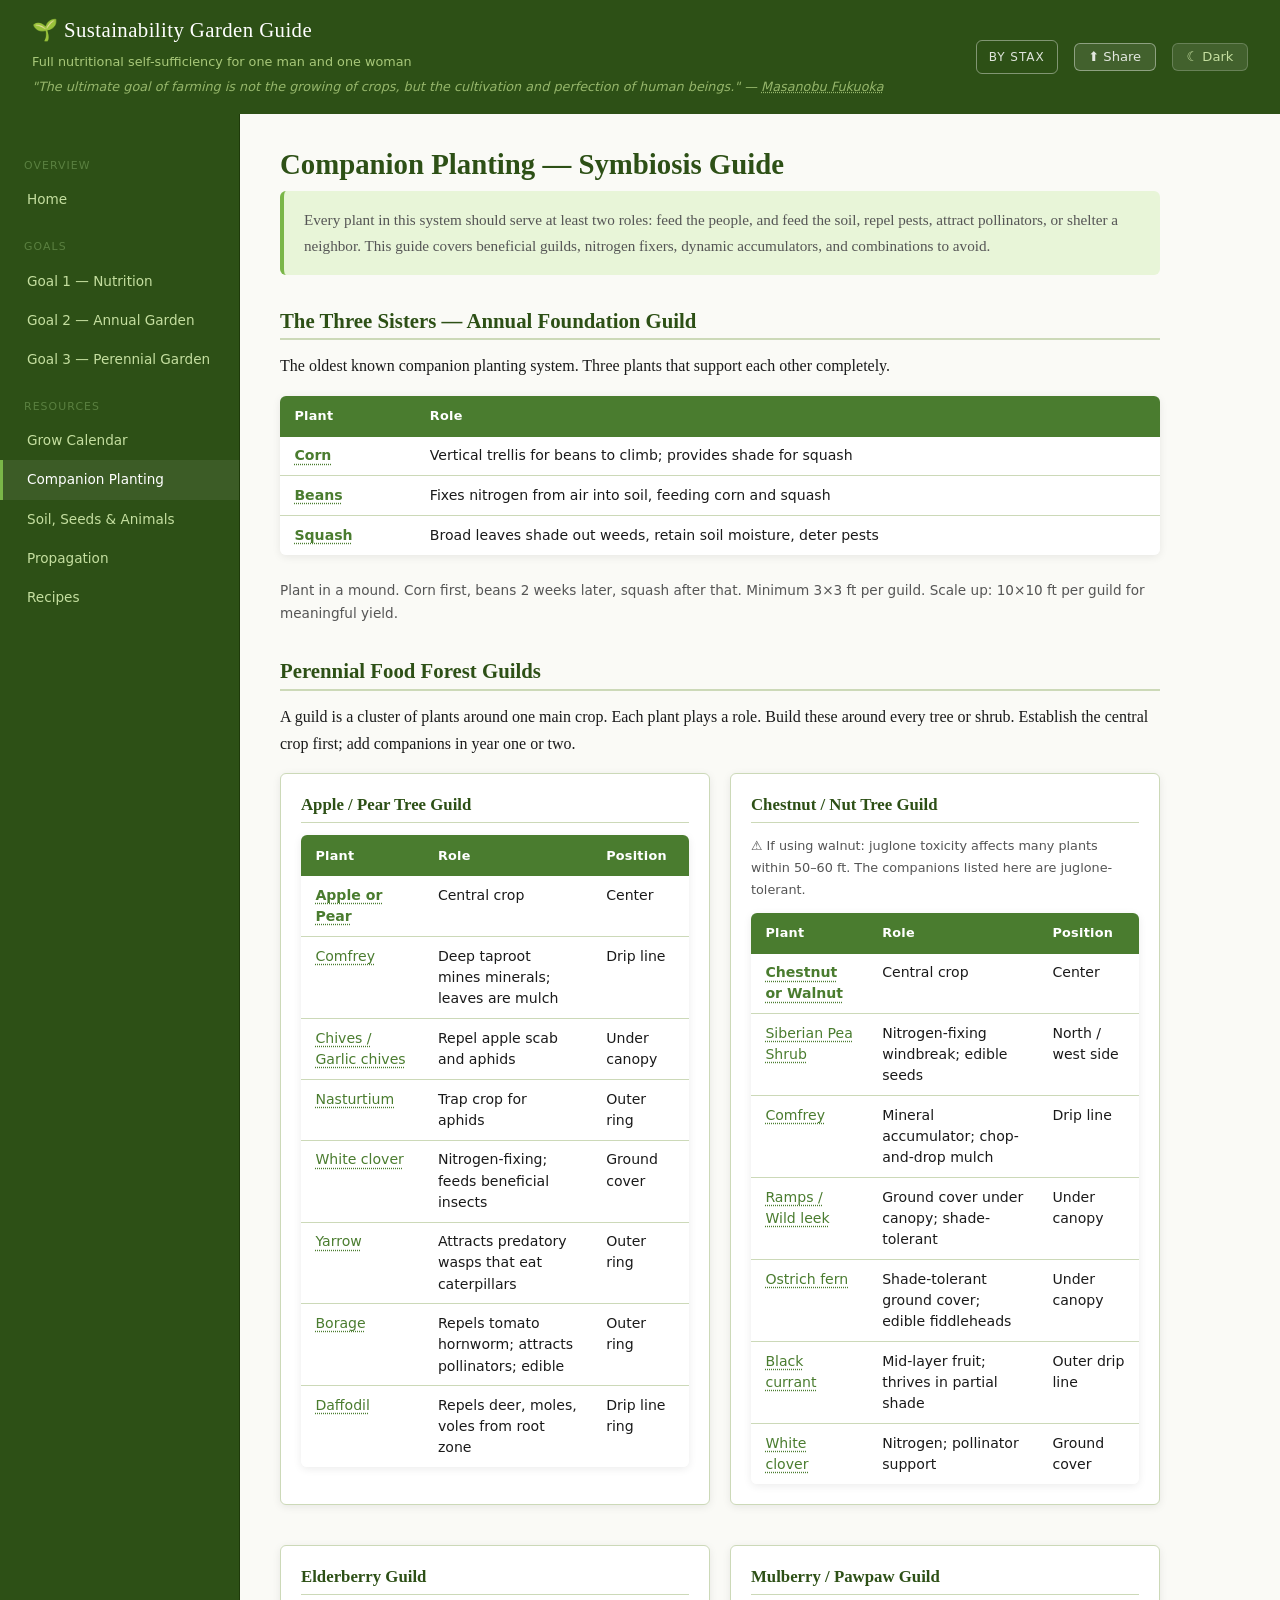
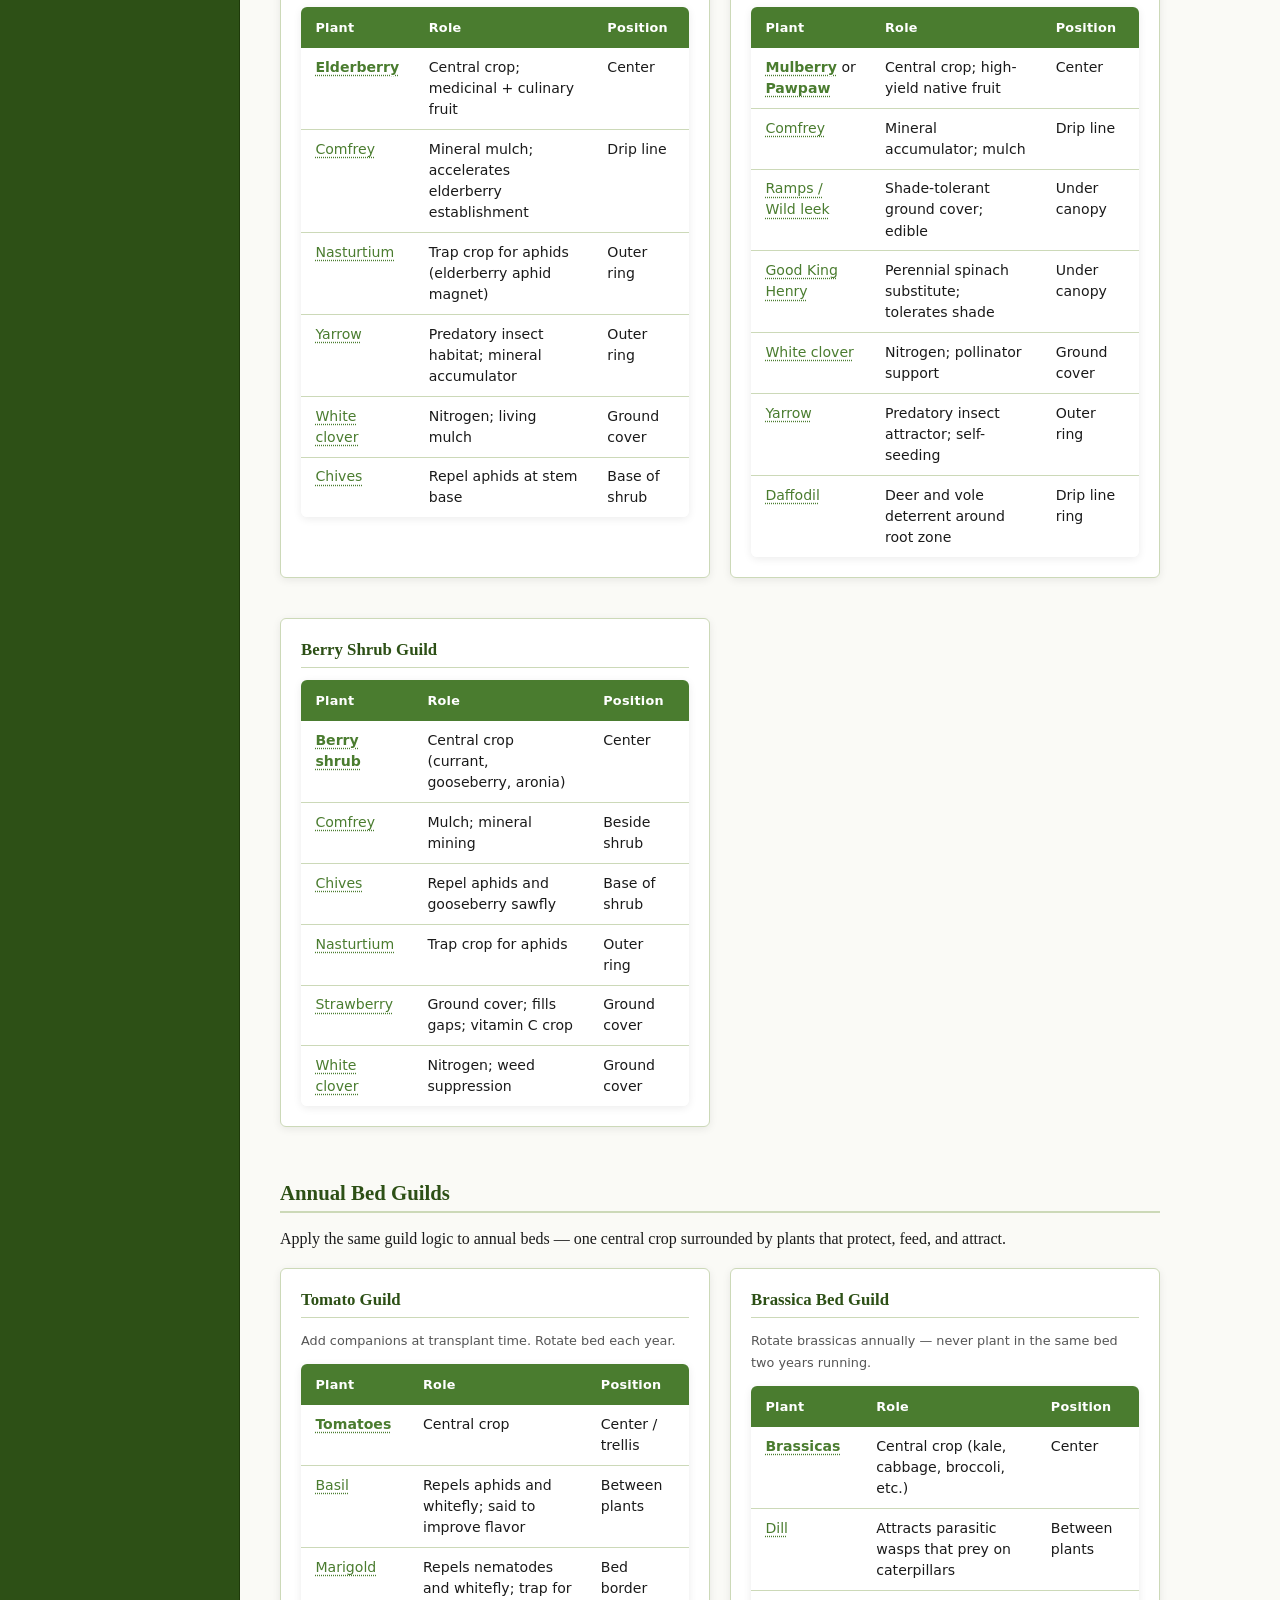
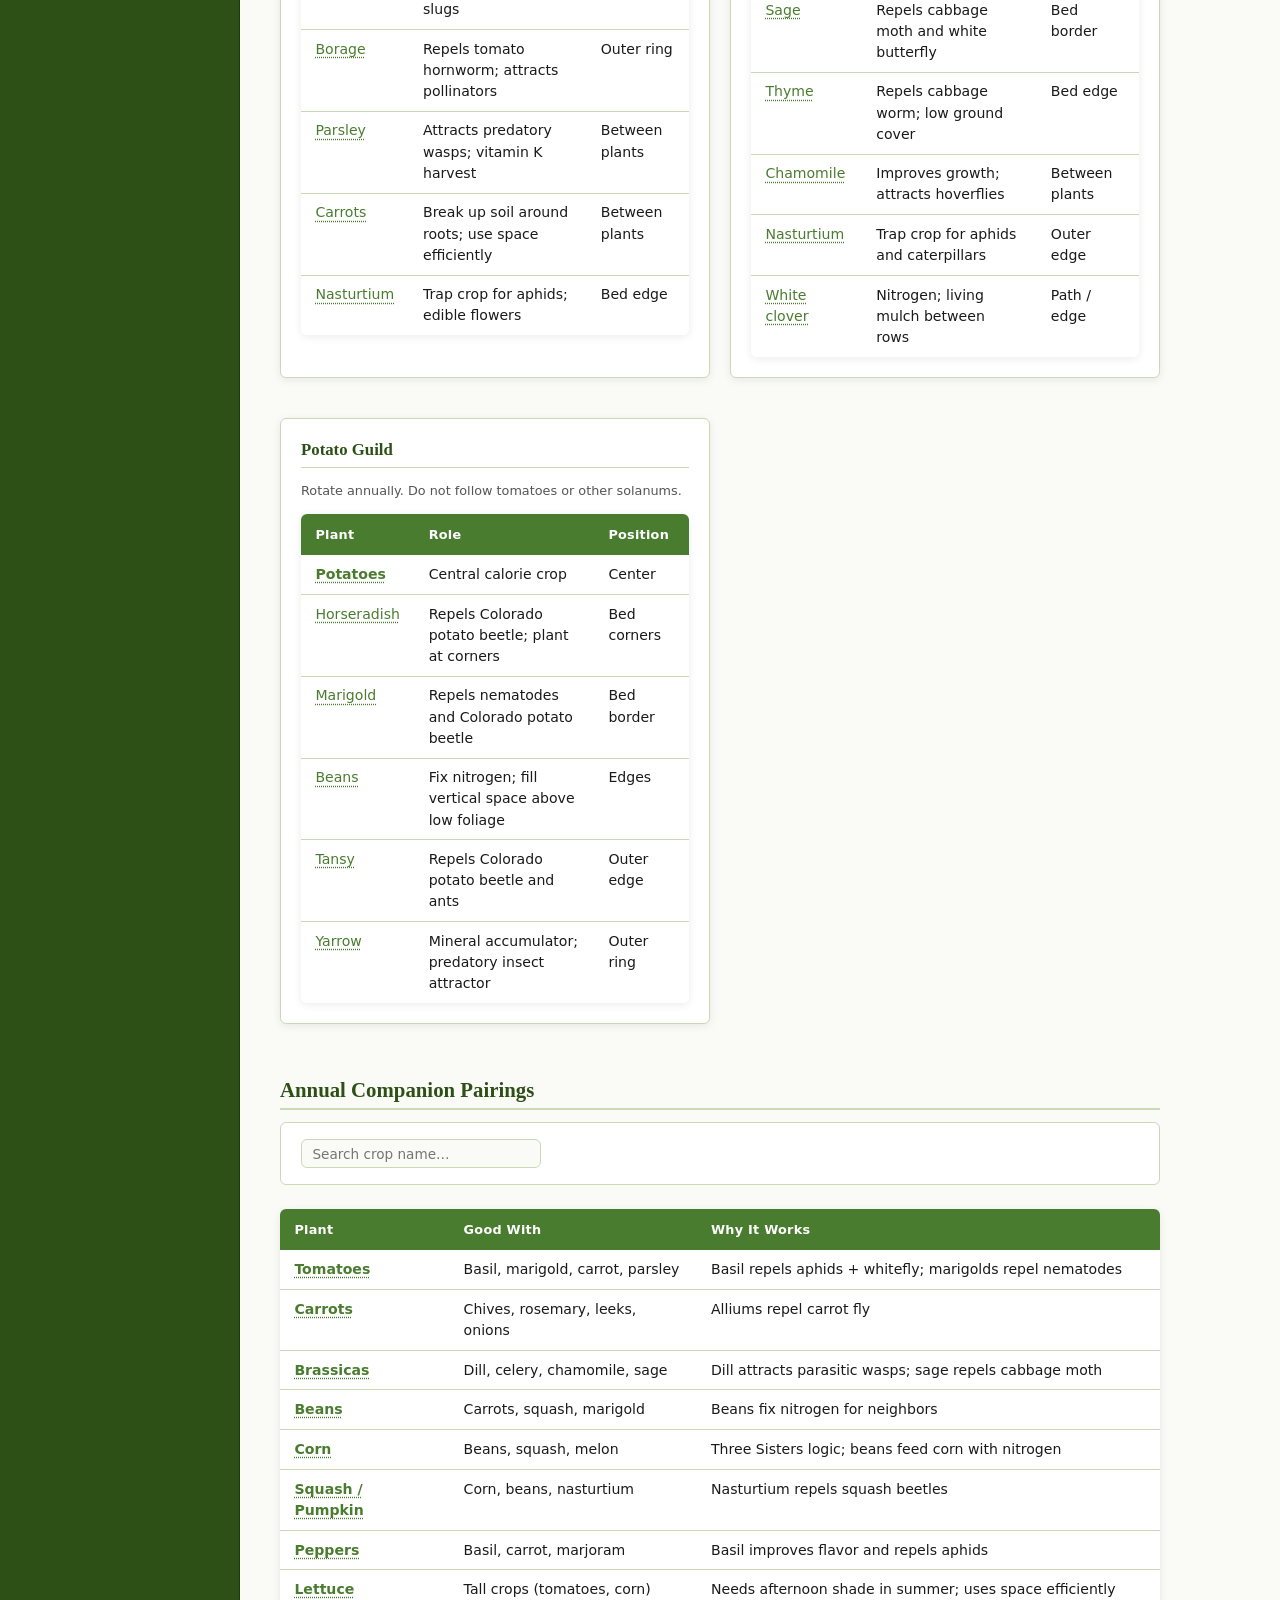
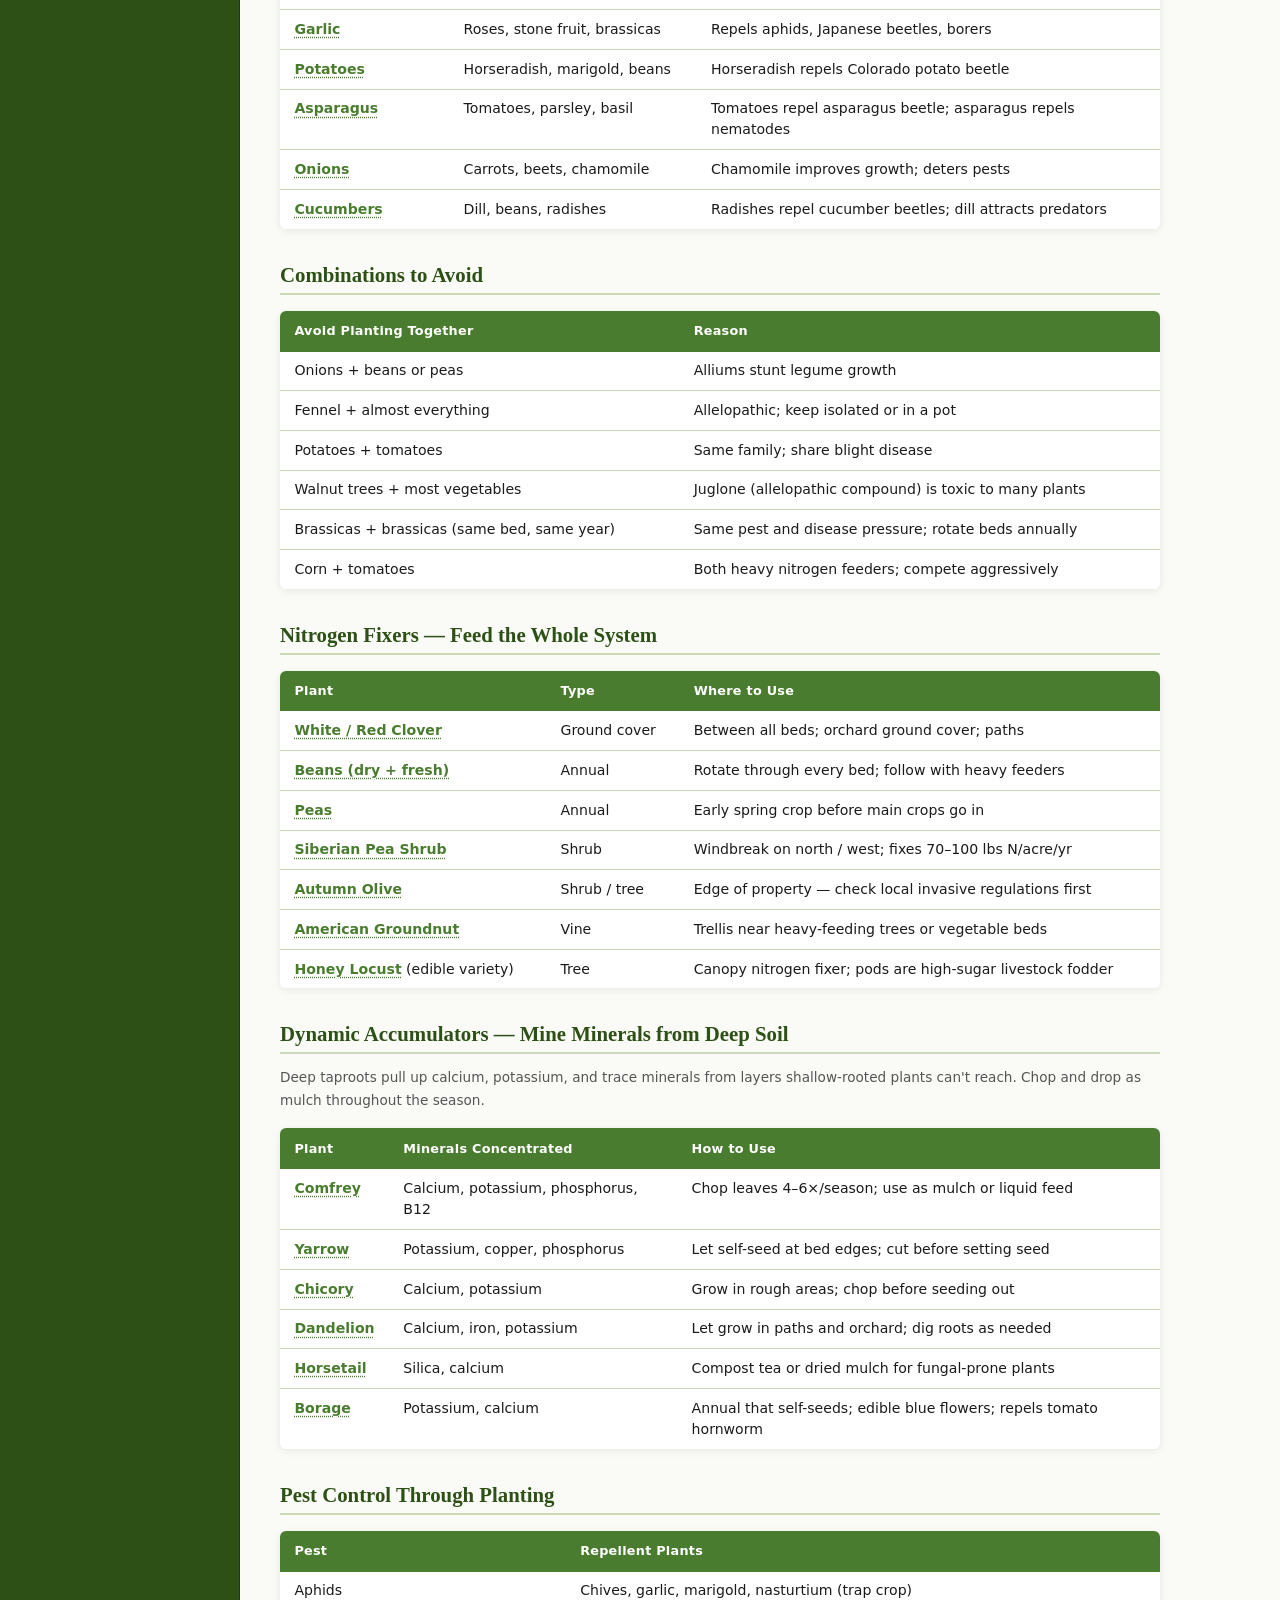
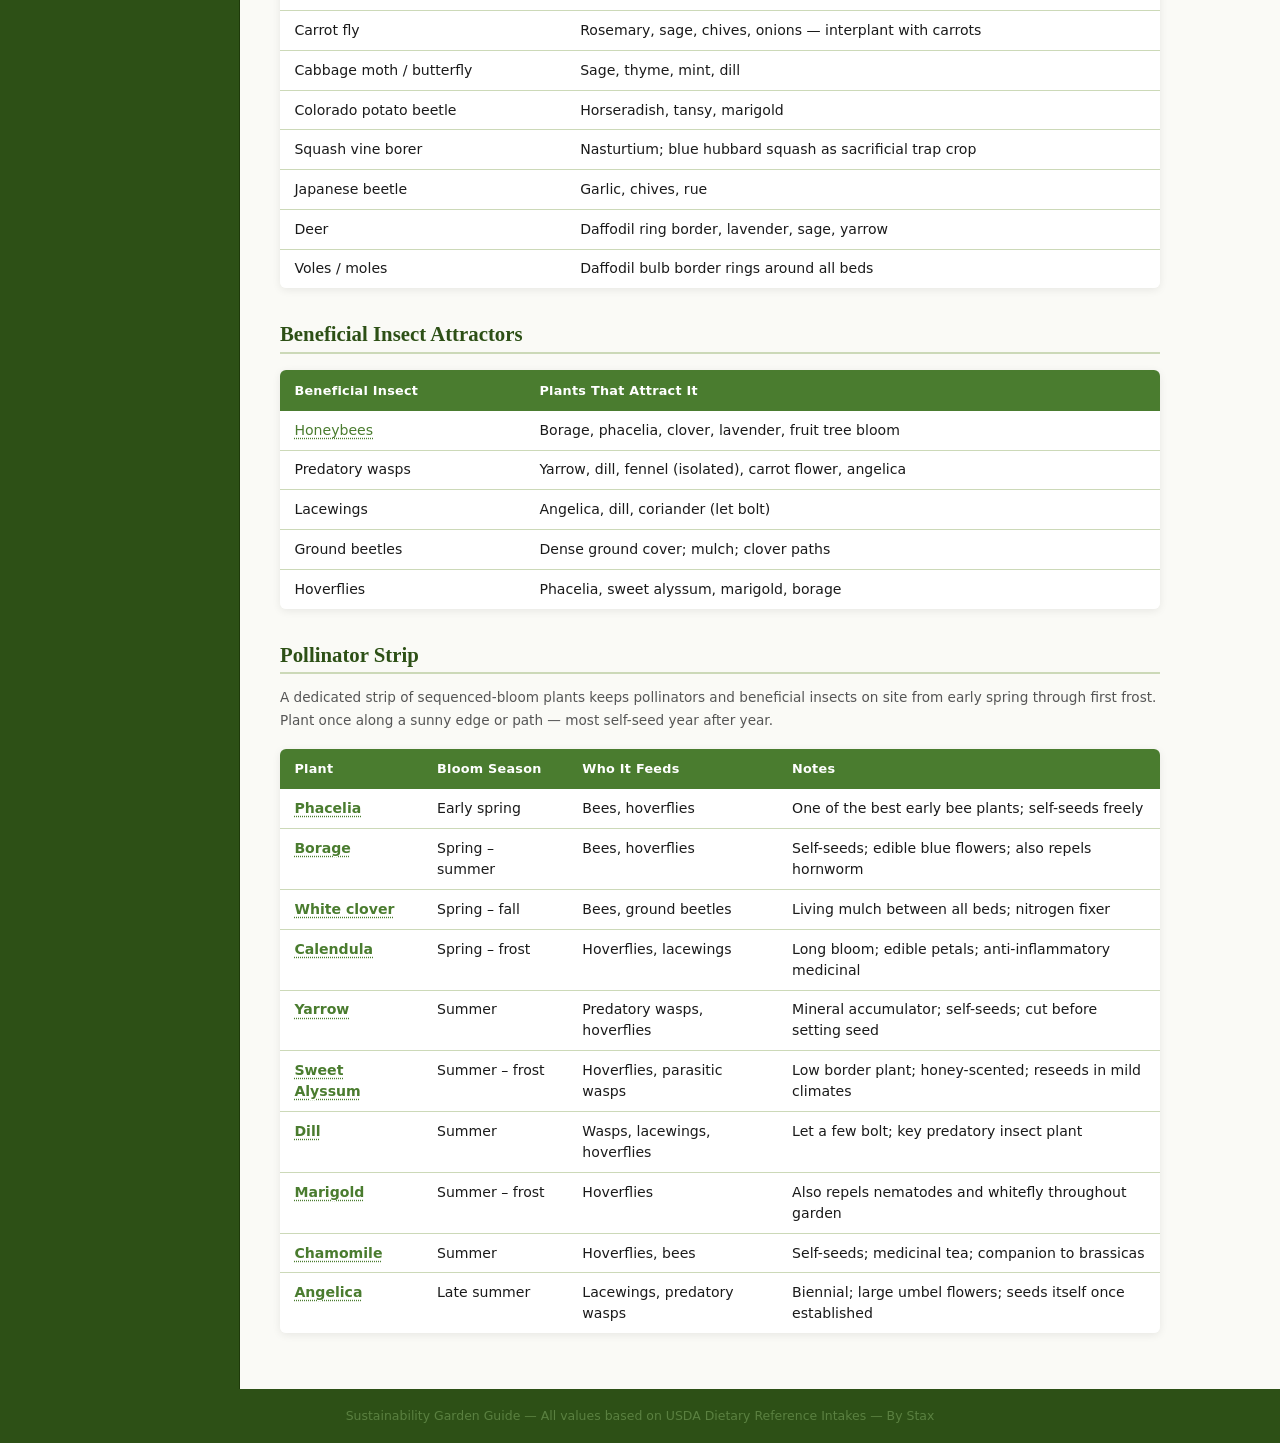
==== companion-planting.html @ dabedd16 "Cleanup: meta tags, footers, og:url, aria-labels - Remove duplicate meta tags from index.html - Add " ====
<!DOCTYPE html>
<html lang="en">
<head>
  <meta charset="UTF-8">
  <meta name="viewport" content="width=device-width, initial-scale=1.0">
  <title>Companion Planting | Sustainability Garden Guide</title>
    <meta name="description" content="Symbiosis-based planting guilds, nitrogen fixers, dynamic accumulators, and pest control through companion planting. By Stax.">
  <meta property="og:title" content="Companion Planting — Symbiosis Guide">
  <meta property="og:description" content="Food forest guilds, nitrogen-fixing plants, dynamic accumulators, pest control through planting, and combinations to avoid.">
  <meta property="og:type" content="website">
  <meta property="og:url" content="https://stax7780.github.io/Sustainability-garden-guide/companion-planting.html">
  <meta name="author" content="By Stax">
  <link rel="stylesheet" href="style.css">
  <link rel="icon" href="favicon.svg" type="image/svg+xml">
  <script src="script.js"></script>
  <script src="plants-data.js"></script>
  <style>
    .guild-card {
      background: var(--white);
      border: 1px solid var(--border);
      border-radius: var(--radius);
      padding: 1.25rem;
      margin-bottom: 1.25rem;
      box-shadow: var(--shadow);
    }
    .guild-card h3 {
      margin-top: 0;
      color: var(--green-dark);
      border-bottom: 1px solid var(--border);
      padding-bottom: 0.4rem;
      margin-bottom: 0.75rem;
    }
    [data-theme="dark"] .guild-card h3 {
      color: #8fc85a;
      border-bottom-color: #2d4020;
    }
    .guild-grid {
      display: grid;
      grid-template-columns: repeat(auto-fill, minmax(320px, 1fr));
      gap: 1.25rem;
    }
  </style>
</head>
<body>
<div class="site-wrapper">

  <header class="site-header">
    <div>
      <h1>🌱 Sustainability Garden Guide</h1>
      <div class="tagline">Full nutritional self-sufficiency for one man and one woman</div>
      <div class="tagline" style="font-style:italic;margin-top:3px;opacity:0.85;">"The ultimate goal of farming is not the growing of crops, but the cultivation and perfection of human beings." — <a href="https://en.wikipedia.org/wiki/Masanobu_Fukuoka" target="_blank" rel="noopener noreferrer" title="Learn more about Masanobu Fukuoka" style="color:inherit;text-decoration:underline;text-decoration-style:dotted;">Masanobu Fukuoka</a></div>
    </div>
    <button id="nav-toggle" onclick="toggleNav()" aria-label="Toggle navigation">☰ Menu</button>
    <div class="header-right" style="display:flex;align-items:center;gap:1rem;">
      <div class="site-logo-placeholder" title="By Stax">By Stax</div>
      <button id="share-btn" onclick="sharePage()">⬆ Share</button>
      <button id="theme-toggle" onclick="toggleTheme()">☾ Dark</button>
    </div>
  </header>

  <nav class="site-nav">
    <div class="nav-section">Overview</div>
    <a href="index.html">Home</a>
    <div class="nav-section">Goals</div>
    <a href="goal-1-nutrition.html">Goal 1 — Nutrition</a>
    <a href="goal-2-annual.html">Goal 2 — Annual Garden</a>
    <a href="goal-3-perennial.html">Goal 3 — Perennial Garden</a>
    <div class="nav-section">Resources</div>
    <a href="grow-calendar.html">Grow Calendar</a>
    <a href="companion-planting.html" class="active">Companion Planting</a>
    <a href="resources.html">Soil, Seeds &amp; Animals</a>
    <a href="propagation.html">Propagation</a>
    <a href="recipes.html">Recipes</a>
  </nav>

  <main class="site-main">
    <h1>Companion Planting — Symbiosis Guide</h1>
    <p class="page-intro">
      Every plant in this system should serve at least two roles: feed the people,
      and feed the soil, repel pests, attract pollinators, or shelter a neighbor.
      This guide covers beneficial guilds, nitrogen fixers, dynamic accumulators,
      and combinations to avoid.
    </p>

    <h2>The Three Sisters — Annual Foundation Guild</h2>
    <p>The oldest known companion planting system. Three plants that support each other completely.</p>
    <div class="table-wrap">
      <table>
        <thead><tr><th>Plant</th><th>Role</th></tr></thead>
        <tbody>
          <tr><td><strong>Corn</strong></td><td>Vertical trellis for beans to climb; provides shade for squash</td></tr>
          <tr><td><strong>Beans</strong></td><td>Fixes nitrogen from air into soil, feeding corn and squash</td></tr>
          <tr><td><strong>Squash</strong></td><td>Broad leaves shade out weeds, retain soil moisture, deter pests</td></tr>
        </tbody>
      </table>
    </div>
    <p style="font-family:var(--font-ui);font-size:0.85rem;color:var(--text-muted);">
      Plant in a mound. Corn first, beans 2 weeks later, squash after that. Minimum 3×3 ft per guild.
      Scale up: 10×10 ft per guild for meaningful yield.
    </p>

    <h2>Perennial Food Forest Guilds</h2>
    <p>A guild is a cluster of plants around one main crop. Each plant plays a role. Build these around every tree or shrub. Establish the central crop first; add companions in year one or two.</p>

    <div class="guild-grid">
      <div class="guild-card">
        <h3>Apple / Pear Tree Guild</h3>
        <div class="table-wrap" style="margin:0">
          <table>
            <thead><tr><th>Plant</th><th>Role</th><th>Position</th></tr></thead>
            <tbody>
              <tr><td><strong>Apple or Pear</strong></td><td>Central crop</td><td>Center</td></tr>
              <tr><td>Comfrey</td><td>Deep taproot mines minerals; leaves are mulch</td><td>Drip line</td></tr>
              <tr><td>Chives / Garlic chives</td><td>Repel apple scab and aphids</td><td>Under canopy</td></tr>
              <tr><td>Nasturtium</td><td>Trap crop for aphids</td><td>Outer ring</td></tr>
              <tr><td>White clover</td><td>Nitrogen-fixing; feeds beneficial insects</td><td>Ground cover</td></tr>
              <tr><td>Yarrow</td><td>Attracts predatory wasps that eat caterpillars</td><td>Outer ring</td></tr>
              <tr><td>Borage</td><td>Repels tomato hornworm; attracts pollinators; edible</td><td>Outer ring</td></tr>
              <tr><td>Daffodil</td><td>Repels deer, moles, voles from root zone</td><td>Drip line ring</td></tr>
            </tbody>
          </table>
        </div>
      </div>

      <div class="guild-card">
        <h3>Chestnut / Nut Tree Guild</h3>
        <p style="font-family:var(--font-ui);font-size:0.8rem;color:var(--text-muted);margin:0 0 0.75rem;">
          ⚠ If using walnut: juglone toxicity affects many plants within 50–60 ft. The companions listed here are juglone-tolerant.
        </p>
        <div class="table-wrap" style="margin:0">
          <table>
            <thead><tr><th>Plant</th><th>Role</th><th>Position</th></tr></thead>
            <tbody>
              <tr><td><strong>Chestnut or Walnut</strong></td><td>Central crop</td><td>Center</td></tr>
              <tr><td>Siberian Pea Shrub</td><td>Nitrogen-fixing windbreak; edible seeds</td><td>North / west side</td></tr>
              <tr><td>Comfrey</td><td>Mineral accumulator; chop-and-drop mulch</td><td>Drip line</td></tr>
              <tr><td>Ramps / Wild leek</td><td>Ground cover under canopy; shade-tolerant</td><td>Under canopy</td></tr>
              <tr><td>Ostrich fern</td><td>Shade-tolerant ground cover; edible fiddleheads</td><td>Under canopy</td></tr>
              <tr><td>Black currant</td><td>Mid-layer fruit; thrives in partial shade</td><td>Outer drip line</td></tr>
              <tr><td>White clover</td><td>Nitrogen; pollinator support</td><td>Ground cover</td></tr>
            </tbody>
          </table>
        </div>
      </div>

      <div class="guild-card">
        <h3>Elderberry Guild</h3>
        <div class="table-wrap" style="margin:0">
          <table>
            <thead><tr><th>Plant</th><th>Role</th><th>Position</th></tr></thead>
            <tbody>
              <tr><td><strong>Elderberry</strong></td><td>Central crop; medicinal + culinary fruit</td><td>Center</td></tr>
              <tr><td>Comfrey</td><td>Mineral mulch; accelerates elderberry establishment</td><td>Drip line</td></tr>
              <tr><td>Nasturtium</td><td>Trap crop for aphids (elderberry aphid magnet)</td><td>Outer ring</td></tr>
              <tr><td>Yarrow</td><td>Predatory insect habitat; mineral accumulator</td><td>Outer ring</td></tr>
              <tr><td>White clover</td><td>Nitrogen; living mulch</td><td>Ground cover</td></tr>
              <tr><td>Chives</td><td>Repel aphids at stem base</td><td>Base of shrub</td></tr>
            </tbody>
          </table>
        </div>
      </div>

      <div class="guild-card">
        <h3>Mulberry / Pawpaw Guild</h3>
        <div class="table-wrap" style="margin:0">
          <table>
            <thead><tr><th>Plant</th><th>Role</th><th>Position</th></tr></thead>
            <tbody>
              <tr><td><strong>Mulberry</strong> or <strong>Pawpaw</strong></td><td>Central crop; high-yield native fruit</td><td>Center</td></tr>
              <tr><td>Comfrey</td><td>Mineral accumulator; mulch</td><td>Drip line</td></tr>
              <tr><td>Ramps / Wild leek</td><td>Shade-tolerant ground cover; edible</td><td>Under canopy</td></tr>
              <tr><td>Good King Henry</td><td>Perennial spinach substitute; tolerates shade</td><td>Under canopy</td></tr>
              <tr><td>White clover</td><td>Nitrogen; pollinator support</td><td>Ground cover</td></tr>
              <tr><td>Yarrow</td><td>Predatory insect attractor; self-seeding</td><td>Outer ring</td></tr>
              <tr><td>Daffodil</td><td>Deer and vole deterrent around root zone</td><td>Drip line ring</td></tr>
            </tbody>
          </table>
        </div>
      </div>

      <div class="guild-card">
        <h3>Berry Shrub Guild</h3>
        <div class="table-wrap" style="margin:0">
          <table>
            <thead><tr><th>Plant</th><th>Role</th><th>Position</th></tr></thead>
            <tbody>
              <tr><td><strong>Berry shrub</strong></td><td>Central crop (currant, gooseberry, aronia)</td><td>Center</td></tr>
              <tr><td>Comfrey</td><td>Mulch; mineral mining</td><td>Beside shrub</td></tr>
              <tr><td>Chives</td><td>Repel aphids and gooseberry sawfly</td><td>Base of shrub</td></tr>
              <tr><td>Nasturtium</td><td>Trap crop for aphids</td><td>Outer ring</td></tr>
              <tr><td>Strawberry</td><td>Ground cover; fills gaps; vitamin C crop</td><td>Ground cover</td></tr>
              <tr><td>White clover</td><td>Nitrogen; weed suppression</td><td>Ground cover</td></tr>
            </tbody>
          </table>
        </div>
      </div>
    </div>

    <h2>Annual Bed Guilds</h2>
    <p>Apply the same guild logic to annual beds — one central crop surrounded by plants that protect, feed, and attract.</p>

    <div class="guild-grid">
      <div class="guild-card">
        <h3>Tomato Guild</h3>
        <p style="font-family:var(--font-ui);font-size:0.8rem;color:var(--text-muted);margin:0 0 0.75rem;">Add companions at transplant time. Rotate bed each year.</p>
        <div class="table-wrap" style="margin:0">
          <table>
            <thead><tr><th>Plant</th><th>Role</th><th>Position</th></tr></thead>
            <tbody>
              <tr><td><strong>Tomatoes</strong></td><td>Central crop</td><td>Center / trellis</td></tr>
              <tr><td>Basil</td><td>Repels aphids and whitefly; said to improve flavor</td><td>Between plants</td></tr>
              <tr><td>Marigold</td><td>Repels nematodes and whitefly; trap for slugs</td><td>Bed border</td></tr>
              <tr><td>Borage</td><td>Repels tomato hornworm; attracts pollinators</td><td>Outer ring</td></tr>
              <tr><td>Parsley</td><td>Attracts predatory wasps; vitamin K harvest</td><td>Between plants</td></tr>
              <tr><td>Carrots</td><td>Break up soil around roots; use space efficiently</td><td>Between plants</td></tr>
              <tr><td>Nasturtium</td><td>Trap crop for aphids; edible flowers</td><td>Bed edge</td></tr>
            </tbody>
          </table>
        </div>
      </div>

      <div class="guild-card">
        <h3>Brassica Bed Guild</h3>
        <p style="font-family:var(--font-ui);font-size:0.8rem;color:var(--text-muted);margin:0 0 0.75rem;">Rotate brassicas annually — never plant in the same bed two years running.</p>
        <div class="table-wrap" style="margin:0">
          <table>
            <thead><tr><th>Plant</th><th>Role</th><th>Position</th></tr></thead>
            <tbody>
              <tr><td><strong>Brassicas</strong></td><td>Central crop (kale, cabbage, broccoli, etc.)</td><td>Center</td></tr>
              <tr><td>Dill</td><td>Attracts parasitic wasps that prey on caterpillars</td><td>Between plants</td></tr>
              <tr><td>Sage</td><td>Repels cabbage moth and white butterfly</td><td>Bed border</td></tr>
              <tr><td>Thyme</td><td>Repels cabbage worm; low ground cover</td><td>Bed edge</td></tr>
              <tr><td>Chamomile</td><td>Improves growth; attracts hoverflies</td><td>Between plants</td></tr>
              <tr><td>Nasturtium</td><td>Trap crop for aphids and caterpillars</td><td>Outer edge</td></tr>
              <tr><td>White clover</td><td>Nitrogen; living mulch between rows</td><td>Path / edge</td></tr>
            </tbody>
          </table>
        </div>
      </div>

      <div class="guild-card">
        <h3>Potato Guild</h3>
        <p style="font-family:var(--font-ui);font-size:0.8rem;color:var(--text-muted);margin:0 0 0.75rem;">Rotate annually. Do not follow tomatoes or other solanums.</p>
        <div class="table-wrap" style="margin:0">
          <table>
            <thead><tr><th>Plant</th><th>Role</th><th>Position</th></tr></thead>
            <tbody>
              <tr><td><strong>Potatoes</strong></td><td>Central calorie crop</td><td>Center</td></tr>
              <tr><td>Horseradish</td><td>Repels Colorado potato beetle; plant at corners</td><td>Bed corners</td></tr>
              <tr><td>Marigold</td><td>Repels nematodes and Colorado potato beetle</td><td>Bed border</td></tr>
              <tr><td>Beans</td><td>Fix nitrogen; fill vertical space above low foliage</td><td>Edges</td></tr>
              <tr><td>Tansy</td><td>Repels Colorado potato beetle and ants</td><td>Outer edge</td></tr>
              <tr><td>Yarrow</td><td>Mineral accumulator; predatory insect attractor</td><td>Outer ring</td></tr>
            </tbody>
          </table>
        </div>
      </div>
    </div>

    <h2>Annual Companion Pairings</h2>

    <div class="filter-bar">
      <input type="text" id="search-companions" placeholder="Search crop name…" oninput="filterCompanions()" style="width:240px">
    </div>

    <div class="table-wrap">
      <table id="companions-table">
        <thead><tr><th>Plant</th><th>Good With</th><th>Why It Works</th></tr></thead>
        <tbody>
          <tr data-companion="tomatoes"><td><strong>Tomatoes</strong></td><td>Basil, marigold, carrot, parsley</td><td>Basil repels aphids + whitefly; marigolds repel nematodes</td></tr>
          <tr data-companion="carrots"><td><strong>Carrots</strong></td><td>Chives, rosemary, leeks, onions</td><td>Alliums repel carrot fly</td></tr>
          <tr data-companion="brassicas"><td><strong>Brassicas</strong></td><td>Dill, celery, chamomile, sage</td><td>Dill attracts parasitic wasps; sage repels cabbage moth</td></tr>
          <tr data-companion="beans"><td><strong>Beans</strong></td><td>Carrots, squash, marigold</td><td>Beans fix nitrogen for neighbors</td></tr>
          <tr data-companion="corn"><td><strong>Corn</strong></td><td>Beans, squash, melon</td><td>Three Sisters logic; beans feed corn with nitrogen</td></tr>
          <tr data-companion="squash"><td><strong>Squash / Pumpkin</strong></td><td>Corn, beans, nasturtium</td><td>Nasturtium repels squash beetles</td></tr>
          <tr data-companion="peppers"><td><strong>Peppers</strong></td><td>Basil, carrot, marjoram</td><td>Basil improves flavor and repels aphids</td></tr>
          <tr data-companion="lettuce"><td><strong>Lettuce</strong></td><td>Tall crops (tomatoes, corn)</td><td>Needs afternoon shade in summer; uses space efficiently</td></tr>
          <tr data-companion="garlic"><td><strong>Garlic</strong></td><td>Roses, stone fruit, brassicas</td><td>Repels aphids, Japanese beetles, borers</td></tr>
          <tr data-companion="potatoes"><td><strong>Potatoes</strong></td><td>Horseradish, marigold, beans</td><td>Horseradish repels Colorado potato beetle</td></tr>
          <tr data-companion="asparagus"><td><strong>Asparagus</strong></td><td>Tomatoes, parsley, basil</td><td>Tomatoes repel asparagus beetle; asparagus repels nematodes</td></tr>
          <tr data-companion="onions"><td><strong>Onions</strong></td><td>Carrots, beets, chamomile</td><td>Chamomile improves growth; deters pests</td></tr>
          <tr data-companion="cucumber"><td><strong>Cucumbers</strong></td><td>Dill, beans, radishes</td><td>Radishes repel cucumber beetles; dill attracts predators</td></tr>
        </tbody>
      </table>
    </div>

    <h2>Combinations to Avoid</h2>
    <div class="table-wrap">
      <table>
        <thead><tr><th>Avoid Planting Together</th><th>Reason</th></tr></thead>
        <tbody>
          <tr><td>Onions + beans or peas</td><td>Alliums stunt legume growth</td></tr>
          <tr><td>Fennel + almost everything</td><td>Allelopathic; keep isolated or in a pot</td></tr>
          <tr><td>Potatoes + tomatoes</td><td>Same family; share blight disease</td></tr>
          <tr><td>Walnut trees + most vegetables</td><td>Juglone (allelopathic compound) is toxic to many plants</td></tr>
          <tr><td>Brassicas + brassicas (same bed, same year)</td><td>Same pest and disease pressure; rotate beds annually</td></tr>
          <tr><td>Corn + tomatoes</td><td>Both heavy nitrogen feeders; compete aggressively</td></tr>
        </tbody>
      </table>
    </div>

    <h2>Nitrogen Fixers — Feed the Whole System</h2>
    <div class="table-wrap">
      <table>
        <thead><tr><th>Plant</th><th>Type</th><th>Where to Use</th></tr></thead>
        <tbody>
          <tr><td><strong>White / Red Clover</strong></td><td>Ground cover</td><td>Between all beds; orchard ground cover; paths</td></tr>
          <tr><td><strong>Beans (dry + fresh)</strong></td><td>Annual</td><td>Rotate through every bed; follow with heavy feeders</td></tr>
          <tr><td><strong>Peas</strong></td><td>Annual</td><td>Early spring crop before main crops go in</td></tr>
          <tr><td><strong>Siberian Pea Shrub</strong></td><td>Shrub</td><td>Windbreak on north / west; fixes 70–100 lbs N/acre/yr</td></tr>
          <tr><td><strong>Autumn Olive</strong></td><td>Shrub / tree</td><td>Edge of property — check local invasive regulations first</td></tr>
          <tr><td><strong>American Groundnut</strong></td><td>Vine</td><td>Trellis near heavy-feeding trees or vegetable beds</td></tr>
          <tr><td><strong>Honey Locust</strong> (edible variety)</td><td>Tree</td><td>Canopy nitrogen fixer; pods are high-sugar livestock fodder</td></tr>
        </tbody>
      </table>
    </div>

    <h2>Dynamic Accumulators — Mine Minerals from Deep Soil</h2>
    <p style="font-family:var(--font-ui);font-size:0.85rem;color:var(--text-muted);margin-bottom:1rem;">
      Deep taproots pull up calcium, potassium, and trace minerals from layers shallow-rooted plants can't reach.
      Chop and drop as mulch throughout the season.
    </p>
    <div class="table-wrap">
      <table>
        <thead><tr><th>Plant</th><th>Minerals Concentrated</th><th>How to Use</th></tr></thead>
        <tbody>
          <tr><td><strong>Comfrey</strong></td><td>Calcium, potassium, phosphorus, B12</td><td>Chop leaves 4–6×/season; use as mulch or liquid feed</td></tr>
          <tr><td><strong>Yarrow</strong></td><td>Potassium, copper, phosphorus</td><td>Let self-seed at bed edges; cut before setting seed</td></tr>
          <tr><td><strong>Chicory</strong></td><td>Calcium, potassium</td><td>Grow in rough areas; chop before seeding out</td></tr>
          <tr><td><strong>Dandelion</strong></td><td>Calcium, iron, potassium</td><td>Let grow in paths and orchard; dig roots as needed</td></tr>
          <tr><td><strong>Horsetail</strong></td><td>Silica, calcium</td><td>Compost tea or dried mulch for fungal-prone plants</td></tr>
          <tr><td><strong>Borage</strong></td><td>Potassium, calcium</td><td>Annual that self-seeds; edible blue flowers; repels tomato hornworm</td></tr>
        </tbody>
      </table>
    </div>

    <h2>Pest Control Through Planting</h2>
    <div class="table-wrap">
      <table>
        <thead><tr><th>Pest</th><th>Repellent Plants</th></tr></thead>
        <tbody>
          <tr><td>Aphids</td><td>Chives, garlic, marigold, nasturtium (trap crop)</td></tr>
          <tr><td>Carrot fly</td><td>Rosemary, sage, chives, onions — interplant with carrots</td></tr>
          <tr><td>Cabbage moth / butterfly</td><td>Sage, thyme, mint, dill</td></tr>
          <tr><td>Colorado potato beetle</td><td>Horseradish, tansy, marigold</td></tr>
          <tr><td>Squash vine borer</td><td>Nasturtium; blue hubbard squash as sacrificial trap crop</td></tr>
          <tr><td>Japanese beetle</td><td>Garlic, chives, rue</td></tr>
          <tr><td>Deer</td><td>Daffodil ring border, lavender, sage, yarrow</td></tr>
          <tr><td>Voles / moles</td><td>Daffodil bulb border rings around all beds</td></tr>
        </tbody>
      </table>
    </div>

    <h2>Beneficial Insect Attractors</h2>
    <div class="table-wrap">
      <table>
        <thead><tr><th>Beneficial Insect</th><th>Plants That Attract It</th></tr></thead>
        <tbody>
          <tr><td>Honeybees</td><td>Borage, phacelia, clover, lavender, fruit tree bloom</td></tr>
          <tr><td>Predatory wasps</td><td>Yarrow, dill, fennel (isolated), carrot flower, angelica</td></tr>
          <tr><td>Lacewings</td><td>Angelica, dill, coriander (let bolt)</td></tr>
          <tr><td>Ground beetles</td><td>Dense ground cover; mulch; clover paths</td></tr>
          <tr><td>Hoverflies</td><td>Phacelia, sweet alyssum, marigold, borage</td></tr>
        </tbody>
      </table>
    </div>

    <h2>Pollinator Strip</h2>
    <p style="font-family:var(--font-ui);font-size:0.85rem;color:var(--text-muted);margin-bottom:1rem;">
      A dedicated strip of sequenced-bloom plants keeps pollinators and beneficial insects on site from early spring
      through first frost. Plant once along a sunny edge or path — most self-seed year after year.
    </p>
    <div class="table-wrap">
      <table>
        <thead><tr><th>Plant</th><th>Bloom Season</th><th>Who It Feeds</th><th>Notes</th></tr></thead>
        <tbody>
          <tr><td><strong>Phacelia</strong></td><td>Early spring</td><td>Bees, hoverflies</td><td>One of the best early bee plants; self-seeds freely</td></tr>
          <tr><td><strong>Borage</strong></td><td>Spring – summer</td><td>Bees, hoverflies</td><td>Self-seeds; edible blue flowers; also repels hornworm</td></tr>
          <tr><td><strong>White clover</strong></td><td>Spring – fall</td><td>Bees, ground beetles</td><td>Living mulch between all beds; nitrogen fixer</td></tr>
          <tr><td><strong>Calendula</strong></td><td>Spring – frost</td><td>Hoverflies, lacewings</td><td>Long bloom; edible petals; anti-inflammatory medicinal</td></tr>
          <tr><td><strong>Yarrow</strong></td><td>Summer</td><td>Predatory wasps, hoverflies</td><td>Mineral accumulator; self-seeds; cut before setting seed</td></tr>
          <tr><td><strong>Sweet Alyssum</strong></td><td>Summer – frost</td><td>Hoverflies, parasitic wasps</td><td>Low border plant; honey-scented; reseeds in mild climates</td></tr>
          <tr><td><strong>Dill</strong></td><td>Summer</td><td>Wasps, lacewings, hoverflies</td><td>Let a few bolt; key predatory insect plant</td></tr>
          <tr><td><strong>Marigold</strong></td><td>Summer – frost</td><td>Hoverflies</td><td>Also repels nematodes and whitefly throughout garden</td></tr>
          <tr><td><strong>Chamomile</strong></td><td>Summer</td><td>Hoverflies, bees</td><td>Self-seeds; medicinal tea; companion to brassicas</td></tr>
          <tr><td><strong>Angelica</strong></td><td>Late summer</td><td>Lacewings, predatory wasps</td><td>Biennial; large umbel flowers; seeds itself once established</td></tr>
        </tbody>
      </table>
    </div>

  </main>

  <footer class="site-footer">
    Sustainability Garden Guide &mdash; All values based on USDA Dietary Reference Intakes &mdash; By Stax <img src="https://hits.seeyoufarm.com/api/count/incr/badge.svg?url=https%3A%2F%2Fstax7780.github.io%2FSustainability-garden-guide%2F&count_bg=%234a7c2f&title_bg=%23333333&title=views&edge_flat=true" alt="View counter" style="position:absolute;opacity:0;width:1px;height:1px;">
  </footer>

</div>

<script>
function filterCompanions() {
  const search = document.getElementById('search-companions').value.toLowerCase();
  // Search all table rows across the whole page
  document.querySelectorAll('table tbody tr:not(.category-row)').forEach(row => {
    row.classList.toggle('hidden', search && !row.textContent.toLowerCase().includes(search));
  });
  // Also show/hide guild cards
  document.querySelectorAll('.guild-card').forEach(card => {
    card.style.display = (search && !card.textContent.toLowerCase().includes(search)) ? 'none' : '';
  });
}
</script>
</body>
</html>
---- style.css ----
/* ============================================================
   Sustainability Garden Guide — Stylesheet
   Filter-ready: data-* attributes on plant rows allow JS
   filtering to be added later without restructuring HTML.
   ============================================================ */

:root {
  --green-dark:   #2d5016;
  --green-mid:    #4a7c2f;
  --green-light:  #7ab648;
  --green-pale:   #e8f5d8;
  --brown:        #6b4226;
  --brown-light:  #f5ede3;
  --cream:        #fafaf6;
  --text:         #1a1a1a;
  --text-muted:   #555;
  --border:       #ccd9b8;
  --accent:       #c8832a;
  --white:        #ffffff;
  --radius:       6px;
  --shadow:       0 2px 8px rgba(0,0,0,0.08);
  --font-body:    'Georgia', serif;
  --font-ui:      system-ui, -apple-system, sans-serif;
}

/* ---- Dark Mode ---- */
[data-theme="dark"] {
  --green-dark:   #1a2e0a;
  --green-mid:    #3a6020;
  --green-light:  #7ab648;
  --green-pale:   #1e2d14;
  --brown:        #c8966a;
  --brown-light:  #1f1810;
  --cream:        #141a0e;
  --text:         #ddecc4;
  --text-muted:   #8aab68;
  --border:       #2d4020;
  --accent:       #d4943a;
  --white:        #1c2614;
  --shadow:       0 2px 8px rgba(0,0,0,0.4);
}

[data-theme="dark"] body { background: #0f1409; }
[data-theme="dark"] .site-header { background: #0c1107; border-bottom: 1px solid #1e2d14; }
[data-theme="dark"] .site-nav { background: #0c1107; border-right-color: #1e2d14; }
[data-theme="dark"] .site-nav a { color: #6a9a4a; }
[data-theme="dark"] .site-nav a:hover,
[data-theme="dark"] .site-nav a.active { background: rgba(255,255,255,0.05); color: #c8e8a0; }
[data-theme="dark"] .site-footer { background: #0c1107; color: #6a9a4a; }
[data-theme="dark"] thead { background: #2a4a15; color: #ddecc4; }
[data-theme="dark"] tbody tr:hover { background: #1e2d14; }
[data-theme="dark"] tbody tr.category-row td { background: #1f1810; color: #c8966a; }
[data-theme="dark"] .goal-card { border-color: #2d4020; }
[data-theme="dark"] .goal-card:hover { box-shadow: 0 6px 16px rgba(0,0,0,0.5); }
[data-theme="dark"] .note-box { background: #1f1810; color: #d4ac80; border-left-color: #d4943a; }
[data-theme="dark"] .filter-bar { background: #1c2614; border-color: #2d4020; }
[data-theme="dark"] .filter-bar select,
[data-theme="dark"] .filter-bar input { background: #141a0e; color: #ddecc4; border-color: #2d4020; }
[data-theme="dark"] .month-task { background: #1c2614; border-color: #2d4020; }
[data-theme="dark"] .guild-card { background: #1c2614; border-color: #2d4020; }
[data-theme="dark"] tr[style*="background:#fff8f0"] { background: #2a1a08 !important; }

/* Dark mode — readable headings */
[data-theme="dark"] h1,
[data-theme="dark"] h2 { color: #b8de88; border-bottom-color: #2d4020; }
[data-theme="dark"] h3 { color: #8fc85a; }
[data-theme="dark"] h4 { color: #c8966a; }
[data-theme="dark"] .page-intro { background: #1a2610; border-left-color: #5a9030; color: #9aba78; }
[data-theme="dark"] .goal-card h3 { color: #b8de88; }
[data-theme="dark"] .goal-card .card-number { color: #7ab648; }
[data-theme="dark"] .goal-card p { color: #8aab68; }
[data-theme="dark"] tbody td { color: #cce4a8; }
[data-theme="dark"] tbody td strong { color: #ddecc4; }
[data-theme="dark"] .filter-note { color: #6a9a4a; }
[data-theme="dark"] .nav-section { color: #6a9a4a; }

/* Logo placeholder */
.site-logo-placeholder {
  display: flex;
  align-items: center;
  gap: 0.6rem;
  font-family: var(--font-ui);
  font-size: 0.75rem;
  color: rgba(255,255,255,0.85);
  border: 1px solid rgba(255,255,255,0.4);
  border-radius: var(--radius);
  padding: 0.35rem 0.75rem;
  white-space: nowrap;
  letter-spacing: 0.08em;
  text-transform: uppercase;
  user-select: none;
}

[data-theme="dark"] .site-logo-placeholder {
  color: rgba(255,255,255,0.75);
  border-color: rgba(255,255,255,0.35);
}

* { box-sizing: border-box; margin: 0; padding: 0; }

html { scroll-behavior: smooth; }

body {
  font-family: var(--font-body);
  background: var(--cream);
  color: var(--text);
  line-height: 1.7;
  font-size: 16px;
}

/* ---- Layout ---- */

.site-wrapper {
  display: grid;
  grid-template-columns: 240px 1fr;
  grid-template-rows: auto 1fr auto;
  min-height: 100vh;
}

.site-header {
  grid-column: 1 / -1;
  background: var(--green-dark);
  color: var(--white);
  padding: 1rem 2rem;
  display: flex;
  align-items: center;
  gap: 1.5rem;
}

.site-header .header-right {
  margin-left: auto;
}

#theme-toggle {
  background: rgba(255,255,255,0.1);
  color: #c5dfa0;
  border: 1px solid rgba(255,255,255,0.2);
  border-radius: var(--radius);
  padding: 0.35rem 0.85rem;
  font-family: var(--font-ui);
  font-size: 0.82rem;
  cursor: pointer;
  transition: background 0.15s, color 0.15s;
}

#theme-toggle:hover {
  background: rgba(255,255,255,0.18);
  color: #fff;
}

[data-theme="dark"] #theme-toggle {
  background: rgba(255,255,255,0.07);
  color: #8aab68;
  border-color: rgba(255,255,255,0.1);
}

[data-theme="dark"] #theme-toggle:hover {
  background: rgba(255,255,255,0.12);
  color: #c8e8a0;
}

.site-header h1 {
  font-size: 1.3rem;
  font-weight: normal;
  letter-spacing: 0.02em;
  color: #ffffff;
}

.site-header .tagline {
  color: #a8c87a;
}

.site-header .tagline {
  font-family: var(--font-ui);
  font-size: 0.8rem;
  color: #a8c87a;
  margin-top: 2px;
}

.site-nav {
  background: var(--green-dark);
  padding: 1.5rem 0;
  border-right: 1px solid #1e3a0a;
}

.site-nav a {
  display: block;
  color: #c5dfa0;
  text-decoration: none;
  font-family: var(--font-ui);
  font-size: 0.85rem;
  padding: 0.5rem 1.5rem;
  border-left: 3px solid transparent;
  transition: background 0.15s, color 0.15s, border-color 0.15s;
}

.site-nav a:hover,
.site-nav a.active {
  background: rgba(255,255,255,0.07);
  color: var(--white);
  border-left-color: var(--green-light);
}

.site-nav .nav-section {
  font-family: var(--font-ui);
  font-size: 0.68rem;
  text-transform: uppercase;
  letter-spacing: 0.1em;
  color: #5a8040;
  padding: 1.2rem 1.5rem 0.3rem;
}

.site-main {
  padding: 2rem 2.5rem;
  max-width: 960px;
}

.site-footer {
  grid-column: 1 / -1;
  background: var(--green-dark);
  color: #5a8040;
  font-family: var(--font-ui);
  font-size: 0.78rem;
  text-align: center;
  padding: 1rem;
}

/* ---- Typography ---- */

h1, h2, h3, h4 {
  font-family: var(--font-body);
  color: var(--green-dark);
  line-height: 1.3;
}

h1 { font-size: 1.8rem; margin-bottom: 0.5rem; }
h2 { font-size: 1.3rem; margin: 2rem 0 0.75rem; border-bottom: 2px solid var(--border); padding-bottom: 0.3rem; }
h3 { font-size: 1.05rem; margin: 1.5rem 0 0.5rem; color: var(--green-mid); }
h4 { font-size: 0.95rem; margin: 1rem 0 0.4rem; color: var(--brown); }

p { margin-bottom: 1rem; }

.page-intro {
  background: var(--green-pale);
  border-left: 4px solid var(--green-light);
  padding: 1rem 1.25rem;
  border-radius: var(--radius);
  margin-bottom: 2rem;
  font-size: 0.95rem;
  color: var(--text-muted);
}

/* ---- Tables ---- */

.table-wrap {
  overflow-x: auto;
  margin: 1rem 0 1.5rem;
  border-radius: var(--radius);
  box-shadow: var(--shadow);
}

table {
  width: 100%;
  border-collapse: collapse;
  font-size: 0.88rem;
  font-family: var(--font-ui);
  background: var(--white);
}

thead {
  background: var(--green-mid);
  color: var(--white);
}

thead th {
  padding: 0.6rem 0.9rem;
  text-align: left;
  font-weight: 600;
  font-size: 0.8rem;
  letter-spacing: 0.02em;
  white-space: nowrap;
}

tbody tr {
  border-bottom: 1px solid var(--border);
  transition: background 0.1s;
}

tbody tr:hover { background: var(--green-pale); }

tbody tr:last-child { border-bottom: none; }

tbody td {
  padding: 0.55rem 0.9rem;
  vertical-align: top;
  line-height: 1.5;
}

tbody tr.hidden { display: none; }

/* Category row labels */
tbody tr.category-row td {
  background: var(--brown-light);
  color: var(--brown);
  font-weight: 700;
  font-size: 0.78rem;
  text-transform: uppercase;
  letter-spacing: 0.06em;
  padding: 0.4rem 0.9rem;
}

/* ---- Calendar Specific ---- */

.calendar-table thead th.month-col {
  text-align: center;
  font-size: 0.72rem;
  padding: 0.5rem 0.3rem;
}

.calendar-table tbody td.month-cell {
  text-align: center;
  padding: 0.4rem 0.2rem;
  font-size: 0.75rem;
  font-weight: 600;
}

/* Mobile calendar — abbreviate month headers, tighten cells */
@media (max-width: 700px) {
  .calendar-table { font-size: 0.72rem; }
  .calendar-table td, .calendar-table th { min-width: 26px; padding: 0.3rem 0.15rem; }
  .calendar-table tbody td:first-child { min-width: 90px; font-size: 0.75rem; }
  .calendar-table .month-cell { font-size: 0.65rem; padding: 0.25rem 0.1rem; }
  /* Swap full month names for 3-letter abbreviations via JS — see script.js */
}

.cal-si  { background: #d4edff; color: #1a5276; border-radius: 3px; }
.cal-ds  { background: #d5f5e3; color: #1e8449; border-radius: 3px; }
.cal-tp  { background: #fdebd0; color: #935116; border-radius: 3px; }
.cal-h   { background: #f9e79f; color: #7d6608; border-radius: 3px; }
.cal-p   { background: #e8daef; color: #6c3483; border-radius: 3px; }
.cal-pr  { background: #fadbd8; color: #922b21; border-radius: 3px; }

/* Dark mode calendar badges — vivid on dark backgrounds */
[data-theme="dark"] .cal-si  { background: #0d3a5c; color: #7ecfff; }
[data-theme="dark"] .cal-ds  { background: #0d3d22; color: #6debb0; }
[data-theme="dark"] .cal-tp  { background: #3d2200; color: #ffba6e; }
[data-theme="dark"] .cal-h   { background: #3a2f00; color: #ffe066; }
[data-theme="dark"] .cal-p   { background: #2a1a40; color: #d4a8ff; }
[data-theme="dark"] .cal-pr  { background: #3d0a0a; color: #ff9e9e; }

.calendar-legend {
  display: flex;
  flex-wrap: wrap;
  gap: 0.75rem;
  margin-bottom: 1.5rem;
  font-family: var(--font-ui);
  font-size: 0.82rem;
}

.legend-item {
  display: flex;
  align-items: center;
  gap: 0.4rem;
}

.legend-swatch {
  width: 28px;
  height: 18px;
  border-radius: 3px;
  display: inline-block;
  font-size: 0.72rem;
  text-align: center;
  line-height: 18px;
  font-weight: 700;
}

/* ---- Filter Bar ---- */

.filter-bar {
  display: flex;
  flex-wrap: wrap;
  gap: 0.6rem;
  margin-bottom: 1.5rem;
  padding: 1rem 1.25rem;
  background: var(--white);
  border: 1px solid var(--border);
  border-radius: var(--radius);
  font-family: var(--font-ui);
}

.filter-bar label {
  font-size: 0.8rem;
  font-weight: 600;
  color: var(--text-muted);
  align-self: center;
  margin-right: 0.25rem;
}

.filter-bar select,
.filter-bar input {
  font-family: var(--font-ui);
  font-size: 0.85rem;
  padding: 0.35rem 0.65rem;
  border: 1px solid var(--border);
  border-radius: var(--radius);
  background: var(--cream);
  color: var(--text);
  cursor: pointer;
}

.filter-bar select:focus,
.filter-bar input:focus {
  outline: 2px solid var(--green-light);
  border-color: var(--green-light);
}

.filter-note {
  font-family: var(--font-ui);
  font-size: 0.78rem;
  color: var(--text-muted);
  font-style: italic;
  margin-bottom: 1rem;
}

/* ---- Badges ---- */

.badge {
  display: inline-block;
  padding: 0.15rem 0.5rem;
  border-radius: 999px;
  font-family: var(--font-ui);
  font-size: 0.72rem;
  font-weight: 700;
  white-space: nowrap;
}

.badge-green   { background: #d5f5e3; color: #1e8449; }
.badge-orange  { background: #fdebd0; color: #935116; }
.badge-blue    { background: #d4edff; color: #1a5276; }
.badge-purple  { background: #e8daef; color: #6c3483; }
.badge-red     { background: #fadbd8; color: #922b21; }

[data-theme="dark"] .badge-green  { background: #0d3d22; color: #6debb0; }
[data-theme="dark"] .badge-orange { background: #3d2200; color: #ffba6e; }
[data-theme="dark"] .badge-blue   { background: #0d3a5c; color: #7ecfff; }
[data-theme="dark"] .badge-purple { background: #2a1a40; color: #d4a8ff; }
[data-theme="dark"] .badge-red    { background: #3d0a0a; color: #ff9e9e; }

/* ---- Hero Quote ---- */

.hero-quote {
  border-left: 4px solid var(--green-light);
  margin: 2rem 0 2.5rem;
  padding: 1.5rem 2rem;
  background: var(--green-pale);
  border-radius: var(--radius);
}

.hero-quote blockquote {
  font-family: var(--font-body);
  font-size: 1.25rem;
  font-style: italic;
  line-height: 1.6;
  color: var(--green-dark);
  margin: 0 0 0.75rem;
}

.hero-quote cite {
  font-family: var(--font-ui);
  font-size: 0.82rem;
  font-style: normal;
  color: var(--text-muted);
  letter-spacing: 0.03em;
}

[data-theme="dark"] .hero-quote {
  background: #1a2d10;
  border-left-color: #7ab648;
}

[data-theme="dark"] .hero-quote blockquote { color: #c8e8a0; }
[data-theme="dark"] .hero-quote cite       { color: #7ab648; }

/* ---- Hero Cards (index page) ---- */

.goal-cards {
  display: grid;
  grid-template-columns: repeat(auto-fit, minmax(260px, 1fr));
  gap: 1.25rem;
  margin: 1.5rem 0;
}

.goal-card {
  background: var(--white);
  border: 1px solid var(--border);
  border-radius: var(--radius);
  padding: 1.5rem;
  text-decoration: none;
  color: inherit;
  box-shadow: var(--shadow);
  transition: transform 0.15s, box-shadow 0.15s;
  display: block;
}

.goal-card:hover {
  transform: translateY(-2px);
  box-shadow: 0 6px 16px rgba(0,0,0,0.12);
}

.goal-card .card-number {
  font-family: var(--font-ui);
  font-size: 0.72rem;
  font-weight: 700;
  text-transform: uppercase;
  letter-spacing: 0.1em;
  color: var(--green-light);
  margin-bottom: 0.4rem;
}

.goal-card h3 {
  font-size: 1rem;
  margin: 0 0 0.5rem;
  color: var(--green-dark);
}

.goal-card p {
  font-family: var(--font-ui);
  font-size: 0.83rem;
  color: var(--text-muted);
  margin: 0;
}

/* ---- Alert / Note Boxes ---- */

.note-box {
  background: var(--brown-light);
  border-left: 4px solid var(--accent);
  padding: 0.85rem 1.1rem;
  border-radius: var(--radius);
  font-family: var(--font-ui);
  font-size: 0.85rem;
  margin: 1rem 0 1.5rem;
  color: #5c3317;
}

.note-box strong { color: var(--brown); }

/* ---- Content Links (paragraphs, notes, etc.) ---- */

.site-main a, .site-main a:visited {
  color: var(--green-mid);
  text-decoration: underline;
  text-decoration-style: dotted;
  text-underline-offset: 3px;
  transition: color 0.15s;
}

.site-main a:hover {
  color: var(--green-light);
  text-decoration-style: solid;
}

[data-theme="dark"] .site-main a,
[data-theme="dark"] .site-main a:visited { color: #8fc85a; }
[data-theme="dark"] .site-main a:hover   { color: #b8de88; }

/* ---- Plant Links ---- */

td a, td a:visited {
  color: var(--green-mid);
  text-decoration: underline;
  text-decoration-style: dotted;
  text-underline-offset: 3px;
  transition: color 0.15s;
}

td a:hover {
  color: var(--green-light);
  text-decoration-style: solid;
}

[data-theme="dark"] td a,
[data-theme="dark"] td a:visited { color: #8fc85a; }
[data-theme="dark"] td a:hover   { color: #b8de88; }

/* ---- Share Button ---- */

#share-btn {
  background: rgba(255,255,255,0.1);
  color: rgba(255,255,255,0.85);
  border: 1px solid rgba(255,255,255,0.4);
  border-radius: var(--radius);
  padding: 0.35rem 0.85rem;
  font-family: var(--font-ui);
  font-size: 0.82rem;
  cursor: pointer;
  transition: background 0.15s, color 0.15s;
}

#share-btn:hover { background: rgba(255,255,255,0.18); color: #fff; }

[data-theme="dark"] #share-btn {
  color: rgba(255,255,255,0.75);
  border-color: rgba(255,255,255,0.35);
}

[data-theme="dark"] #share-btn:hover {
  background: rgba(255,255,255,0.12);
  color: #fff;
}

/* ---- Print Styles ---- */

@media print {
  /* Hide everything that's not content */
  .site-nav,
  .site-header .header-right,
  .filter-bar,
  .filter-note,
  #share-btn,
  #theme-toggle,
  .site-logo-placeholder { display: none !important; }

  /* Full-width single column layout */
  .site-wrapper {
    display: block;
  }

  .site-header {
    background: #2d5016 !important;
    -webkit-print-color-adjust: exact;
    print-color-adjust: exact;
    padding: 0.75rem 1.5rem;
    margin-bottom: 1rem;
  }

  .site-header h1 { font-size: 1.1rem; }
  .tagline { display: none; }

  .site-main {
    padding: 0 1.5rem;
    max-width: 100%;
  }

  .site-footer {
    margin-top: 2rem;
    font-size: 0.75rem;
    text-align: center;
    border-top: 1px solid #ccc;
    padding-top: 0.5rem;
    background: none !important;
    color: #555 !important;
  }

  /* Typography */
  body { font-size: 11pt; color: #000; background: #fff; }
  h1   { font-size: 16pt; color: #2d5016; margin-bottom: 0.5rem; }
  h2   { font-size: 13pt; color: #2d5016; border-bottom: 1pt solid #ccc; margin-top: 1.5rem; }
  h3   { font-size: 11pt; color: #4a7c2f; }
  p    { margin-bottom: 0.5rem; }

  /* Tables */
  .table-wrap { overflow: visible; box-shadow: none; }

  table {
    width: 100%;
    border-collapse: collapse;
    font-size: 9pt;
    page-break-inside: auto;
  }

  thead {
    background: #2d5016 !important;
    color: #fff !important;
    -webkit-print-color-adjust: exact;
    print-color-adjust: exact;
    display: table-header-group;
  }

  tr { page-break-inside: avoid; }
  td, th { padding: 4pt 6pt; border: 0.5pt solid #ccc; }

  /* Show URLs after links */
  td a::after { content: " (" attr(href) ")"; font-size: 8pt; color: #666; }

  /* Cards */
  .goal-cards { display: block; }
  .goal-card  { border: 1pt solid #ccc; margin-bottom: 0.75rem; padding: 0.75rem; box-shadow: none; }

  /* Note boxes */
  .note-box { border: 1pt solid #c8832a; background: #fff8f0 !important; print-color-adjust: exact; }

  /* Page breaks */
  h2 { page-break-before: auto; }
  .table-wrap { page-break-inside: avoid; }

  /* Month task grid */
  .month-grid { display: block; }
  .month-task { border: 0.5pt solid #ccc; margin-bottom: 0.5rem; padding: 0.5rem; page-break-inside: avoid; }

  /* Guild cards */
  .guild-grid { display: block; }
  .guild-card { border: 0.5pt solid #ccc; margin-bottom: 0.5rem; padding: 0.5rem; page-break-inside: avoid; }
}

/* ---- Back to Top ---- */

#back-to-top {
  position: fixed;
  bottom: 1.5rem;
  right: 1.5rem;
  background: var(--green-mid);
  color: #fff;
  border: none;
  border-radius: 50%;
  width: 42px;
  height: 42px;
  font-size: 1.1rem;
  cursor: pointer;
  box-shadow: 0 2px 8px rgba(0,0,0,0.25);
  opacity: 0;
  pointer-events: none;
  transition: opacity 0.2s, transform 0.2s;
  z-index: 100;
  line-height: 1;
}

#back-to-top.visible {
  opacity: 1;
  pointer-events: auto;
}

#back-to-top:hover { transform: translateY(-2px); background: var(--green-light); }

[data-theme="dark"] #back-to-top { background: #3a6020; }
[data-theme="dark"] #back-to-top:hover { background: #5a9030; }

/* ---- Hamburger / Mobile Nav ---- */

#nav-toggle {
  display: none;
  background: rgba(255,255,255,0.1);
  color: rgba(255,255,255,0.85);
  border: 1px solid rgba(255,255,255,0.4);
  border-radius: var(--radius);
  padding: 0.35rem 0.75rem;
  font-size: 1rem;
  cursor: pointer;
  line-height: 1;
}

/* ---- Responsive ---- */

@media (max-width: 700px) {
  .site-wrapper {
    grid-template-columns: 1fr;
  }

  #nav-toggle { display: block; }

  .site-nav {
    display: none;
    grid-column: 1 / -1;
    padding: 0.5rem 0 1rem;
    border-right: none;
    border-bottom: 1px solid #1e2d14;
  }

  .site-nav.open { display: block; }

  .site-main {
    padding: 1.25rem 1rem;
  }

  .goal-cards {
    grid-template-columns: 1fr;
  }

  .site-header {
    flex-wrap: wrap;
    gap: 0.75rem;
    padding: 0.75rem 1rem;
  }

  .site-header .header-right {
    gap: 0.5rem;
  }

  .site-logo-placeholder,
  .tagline { font-size: 0.7rem; }
}
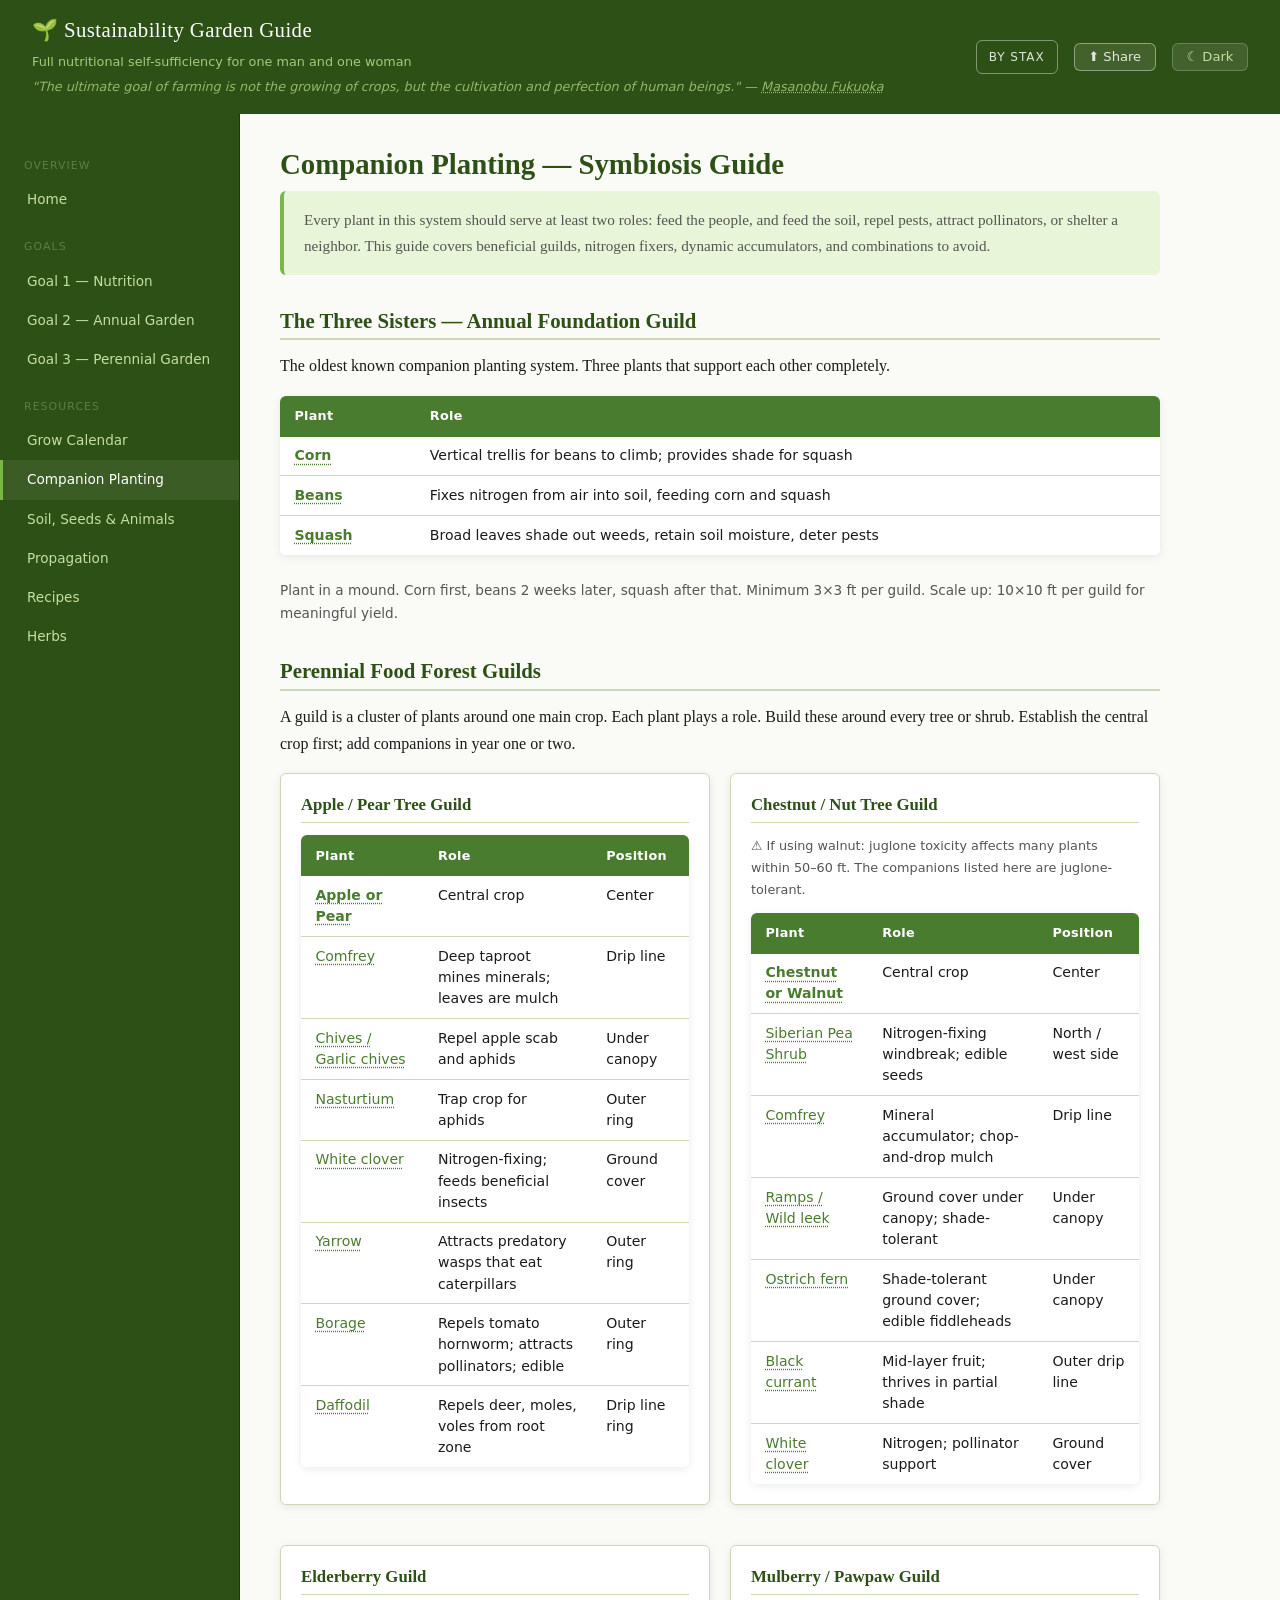
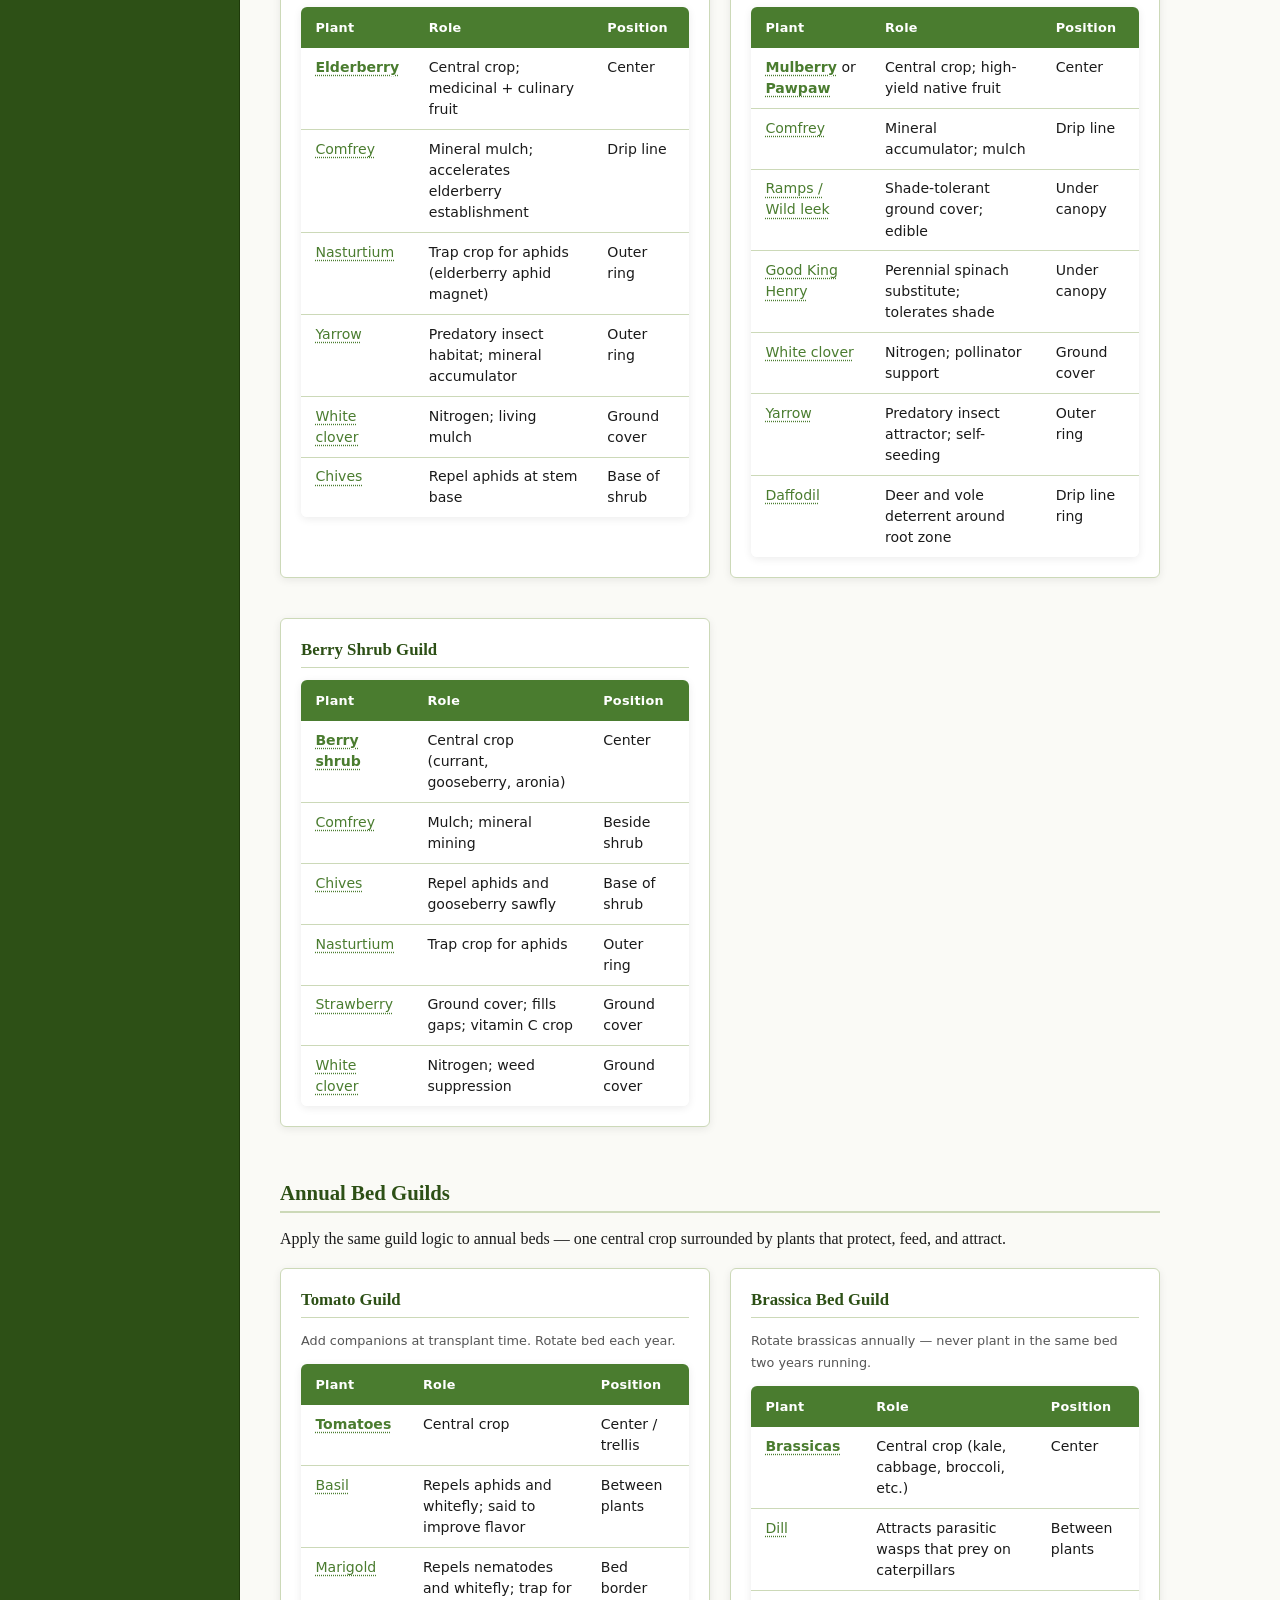
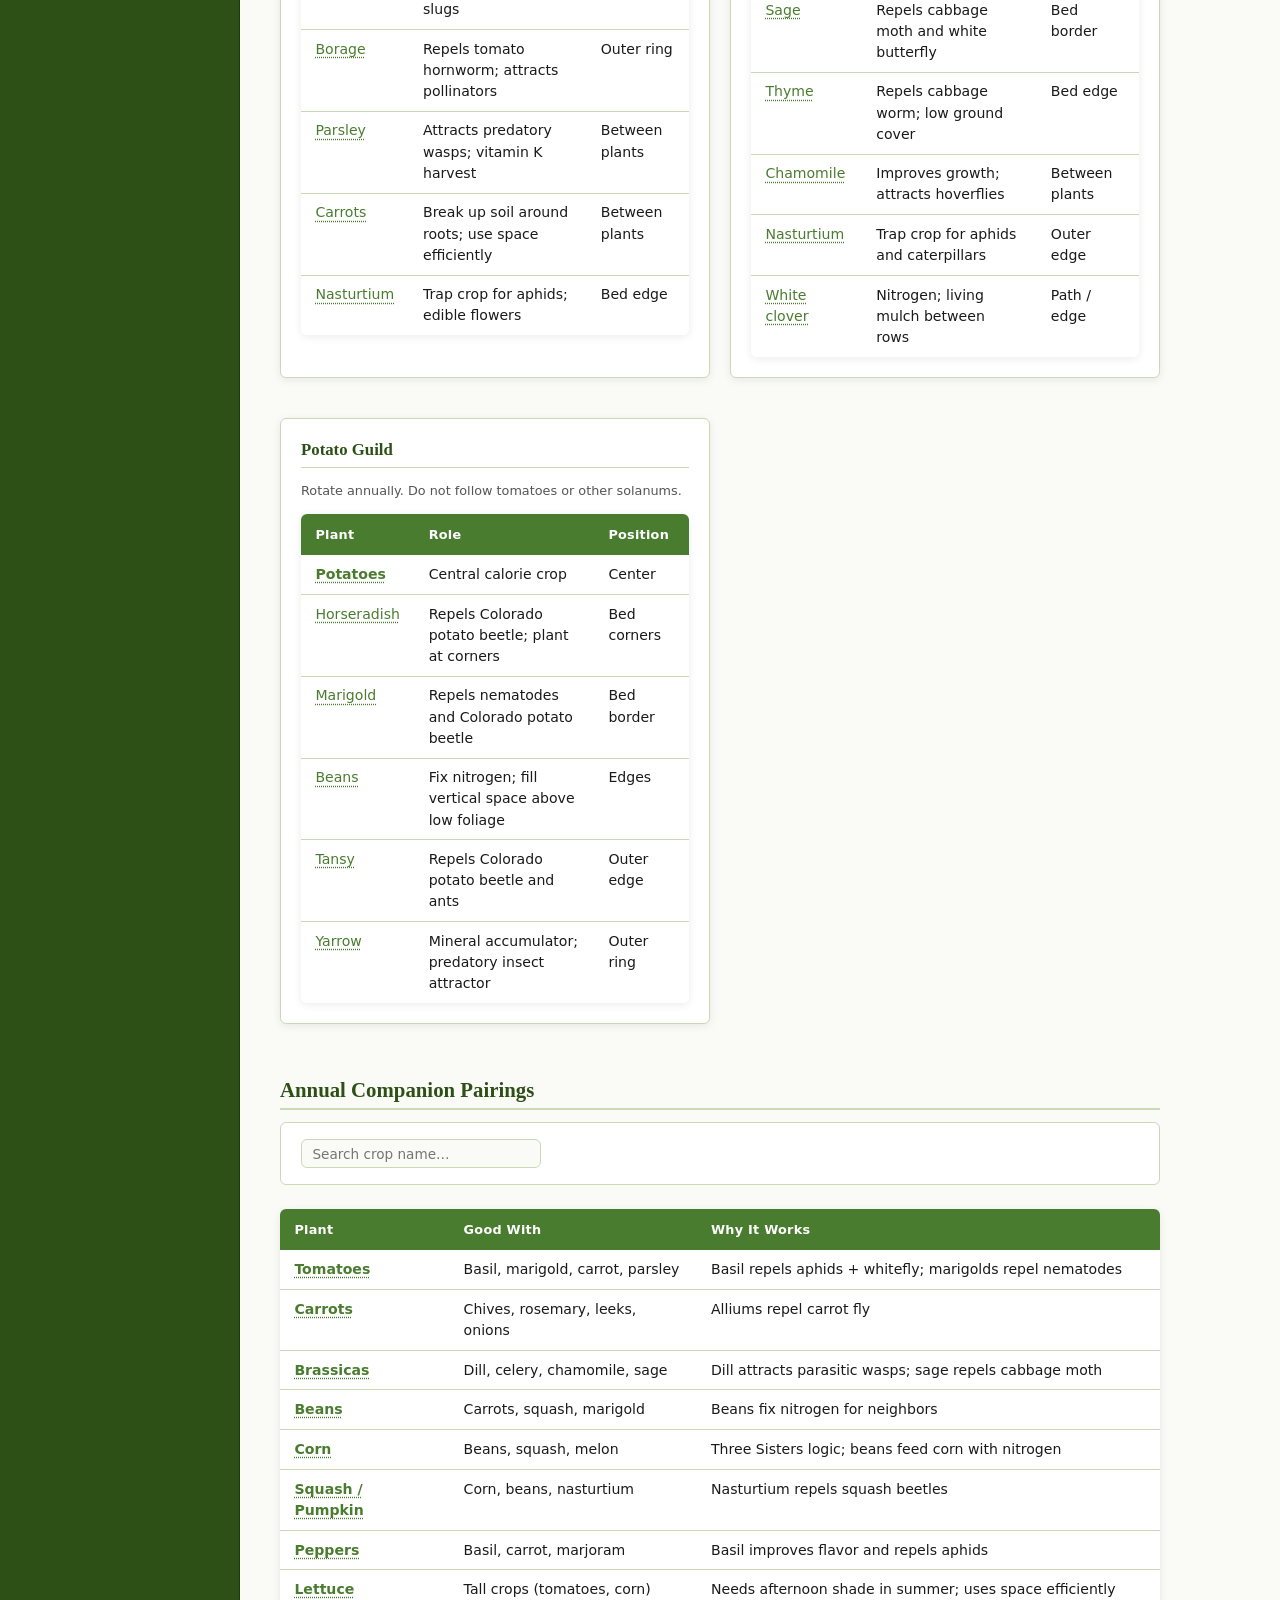
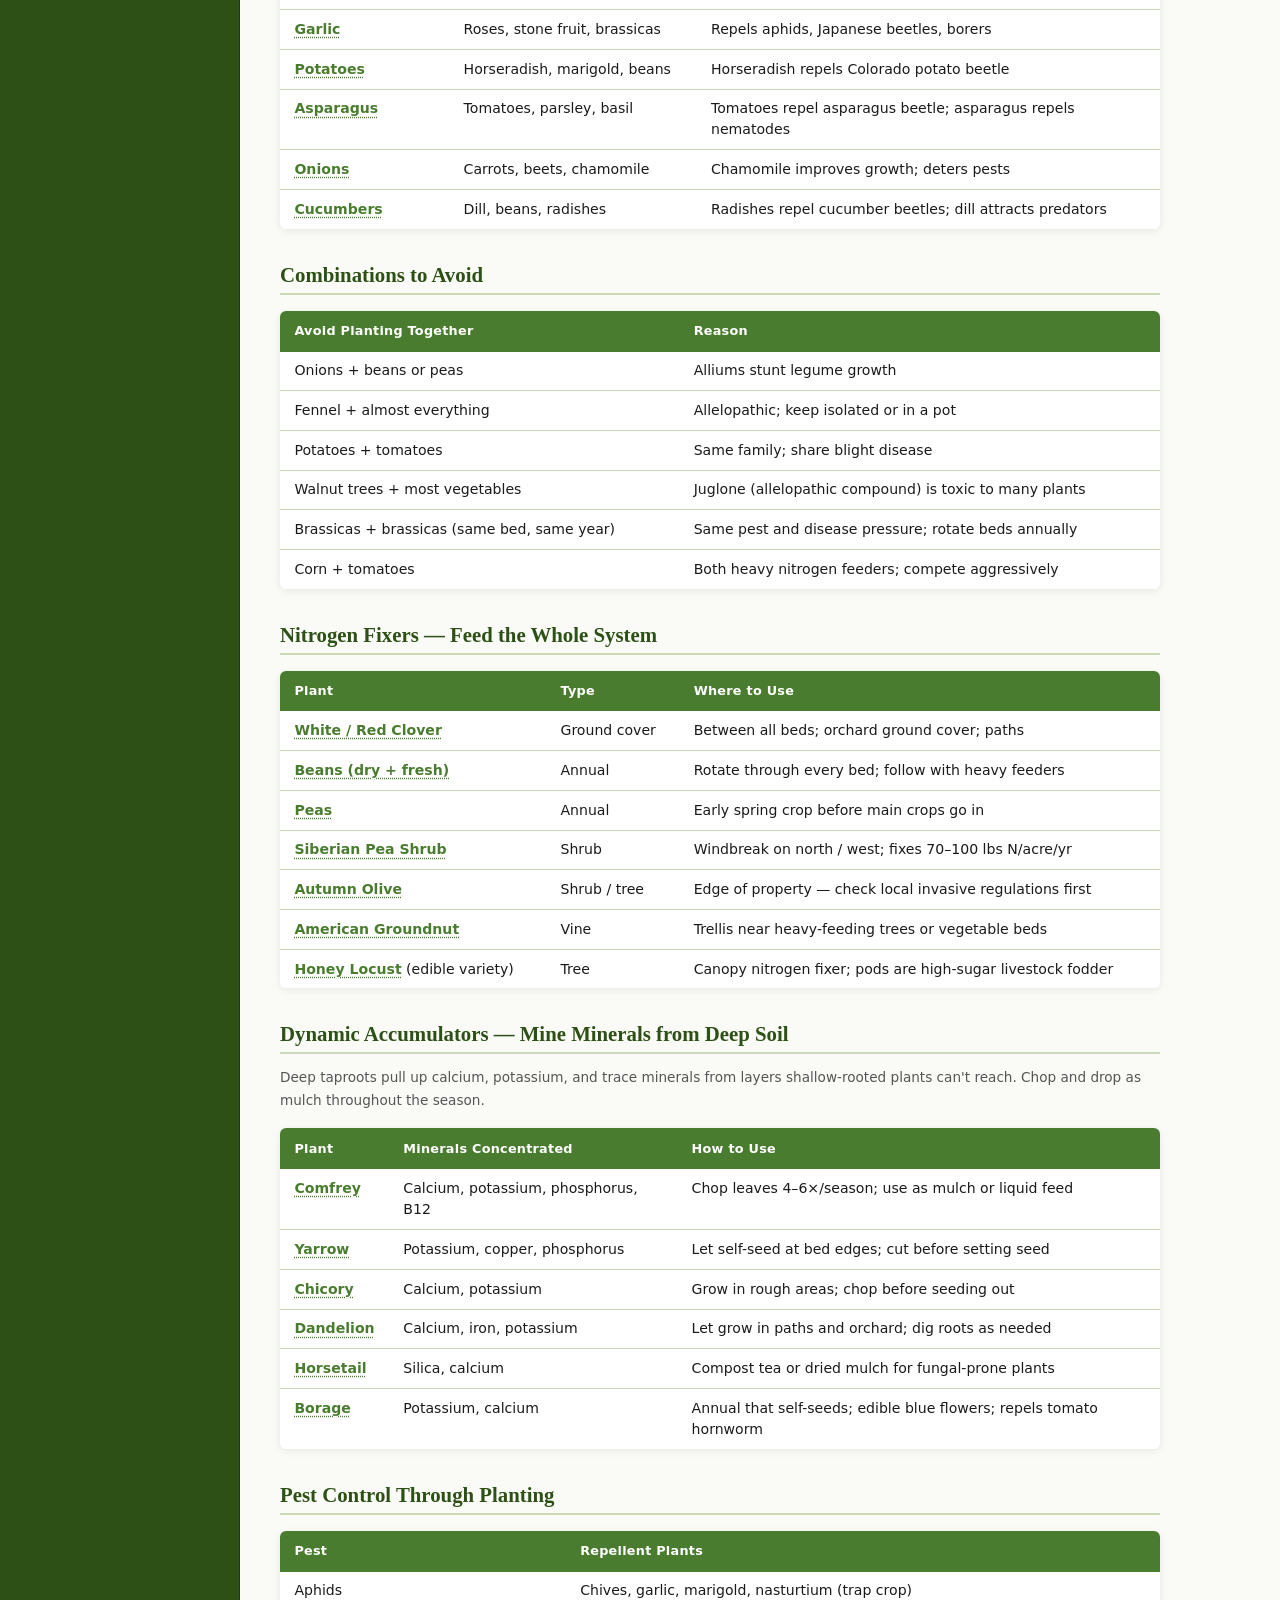
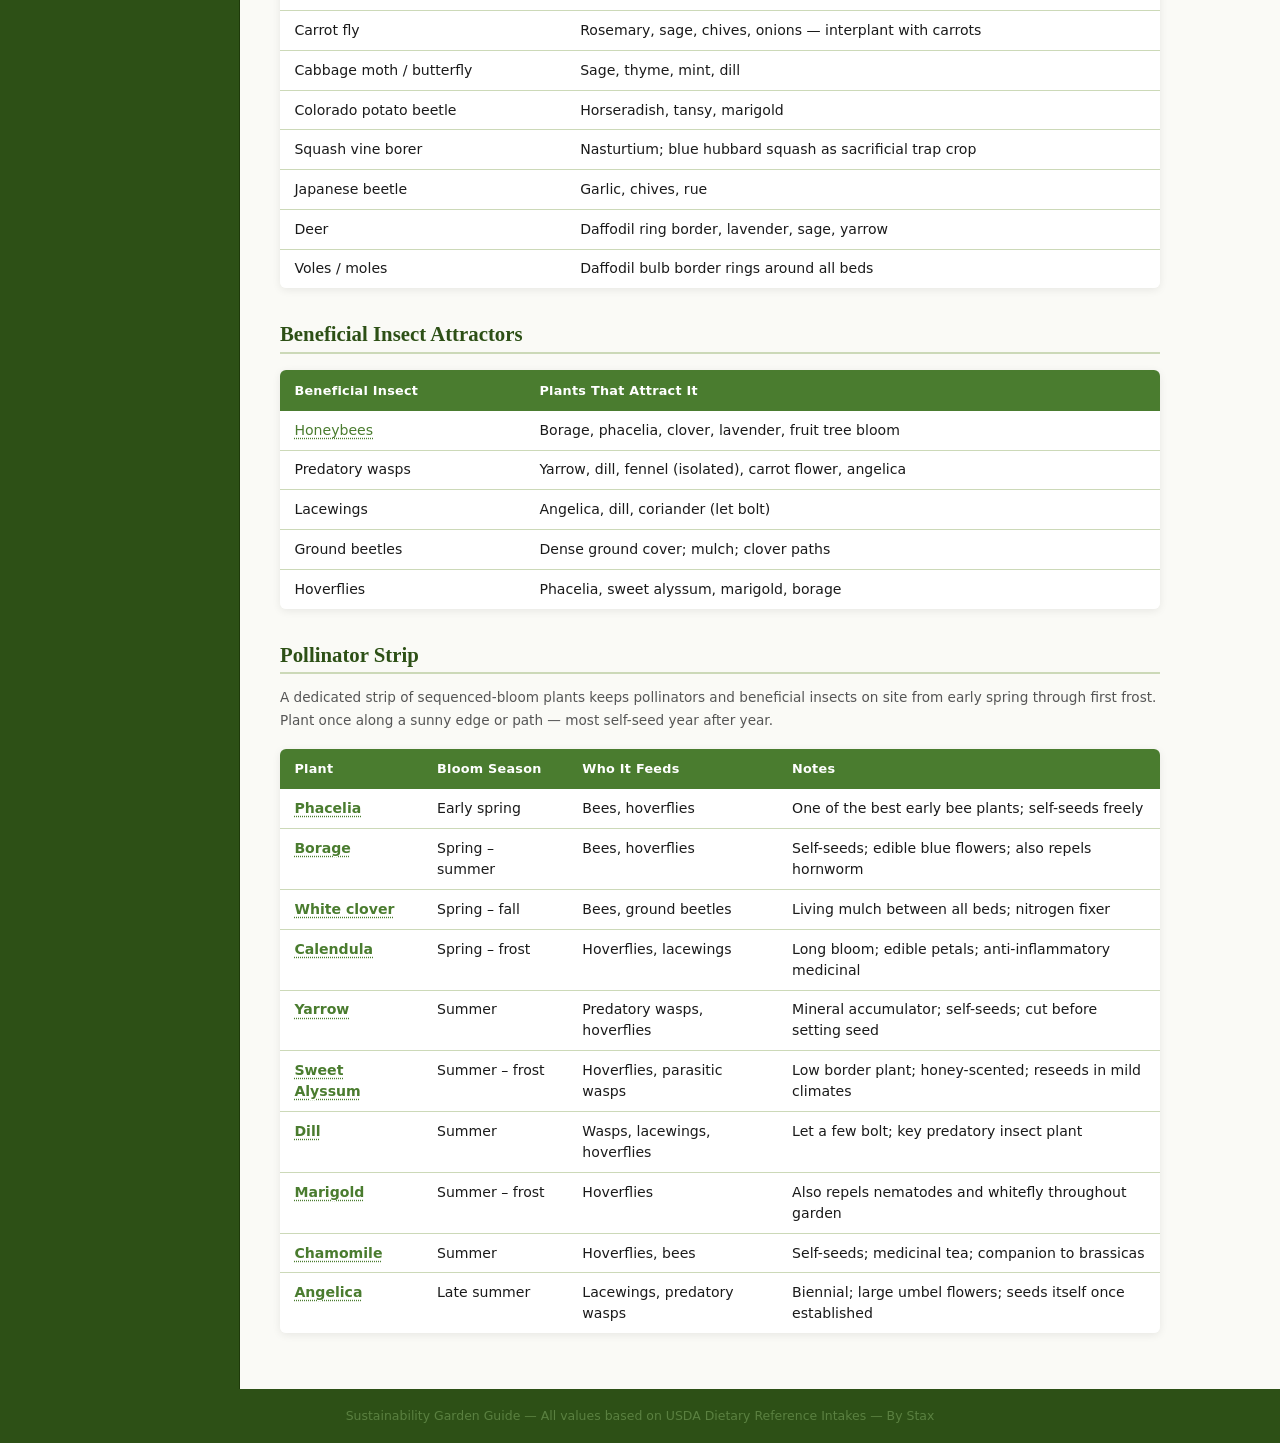
==== commit b1bd5e45: "Add Herbs page and move herb content out of Recipes Creates herbs.html with the herb reference table" ====
--- a/companion-planting.html
+++ b/companion-planting.html
@@ -71,6 +71,7 @@
     <a href="resources.html">Soil, Seeds &amp; Animals</a>
     <a href="propagation.html">Propagation</a>
     <a href="recipes.html">Recipes</a>
+    <a href="herbs.html">Herbs</a>
   </nav>
 
   <main class="site-main">
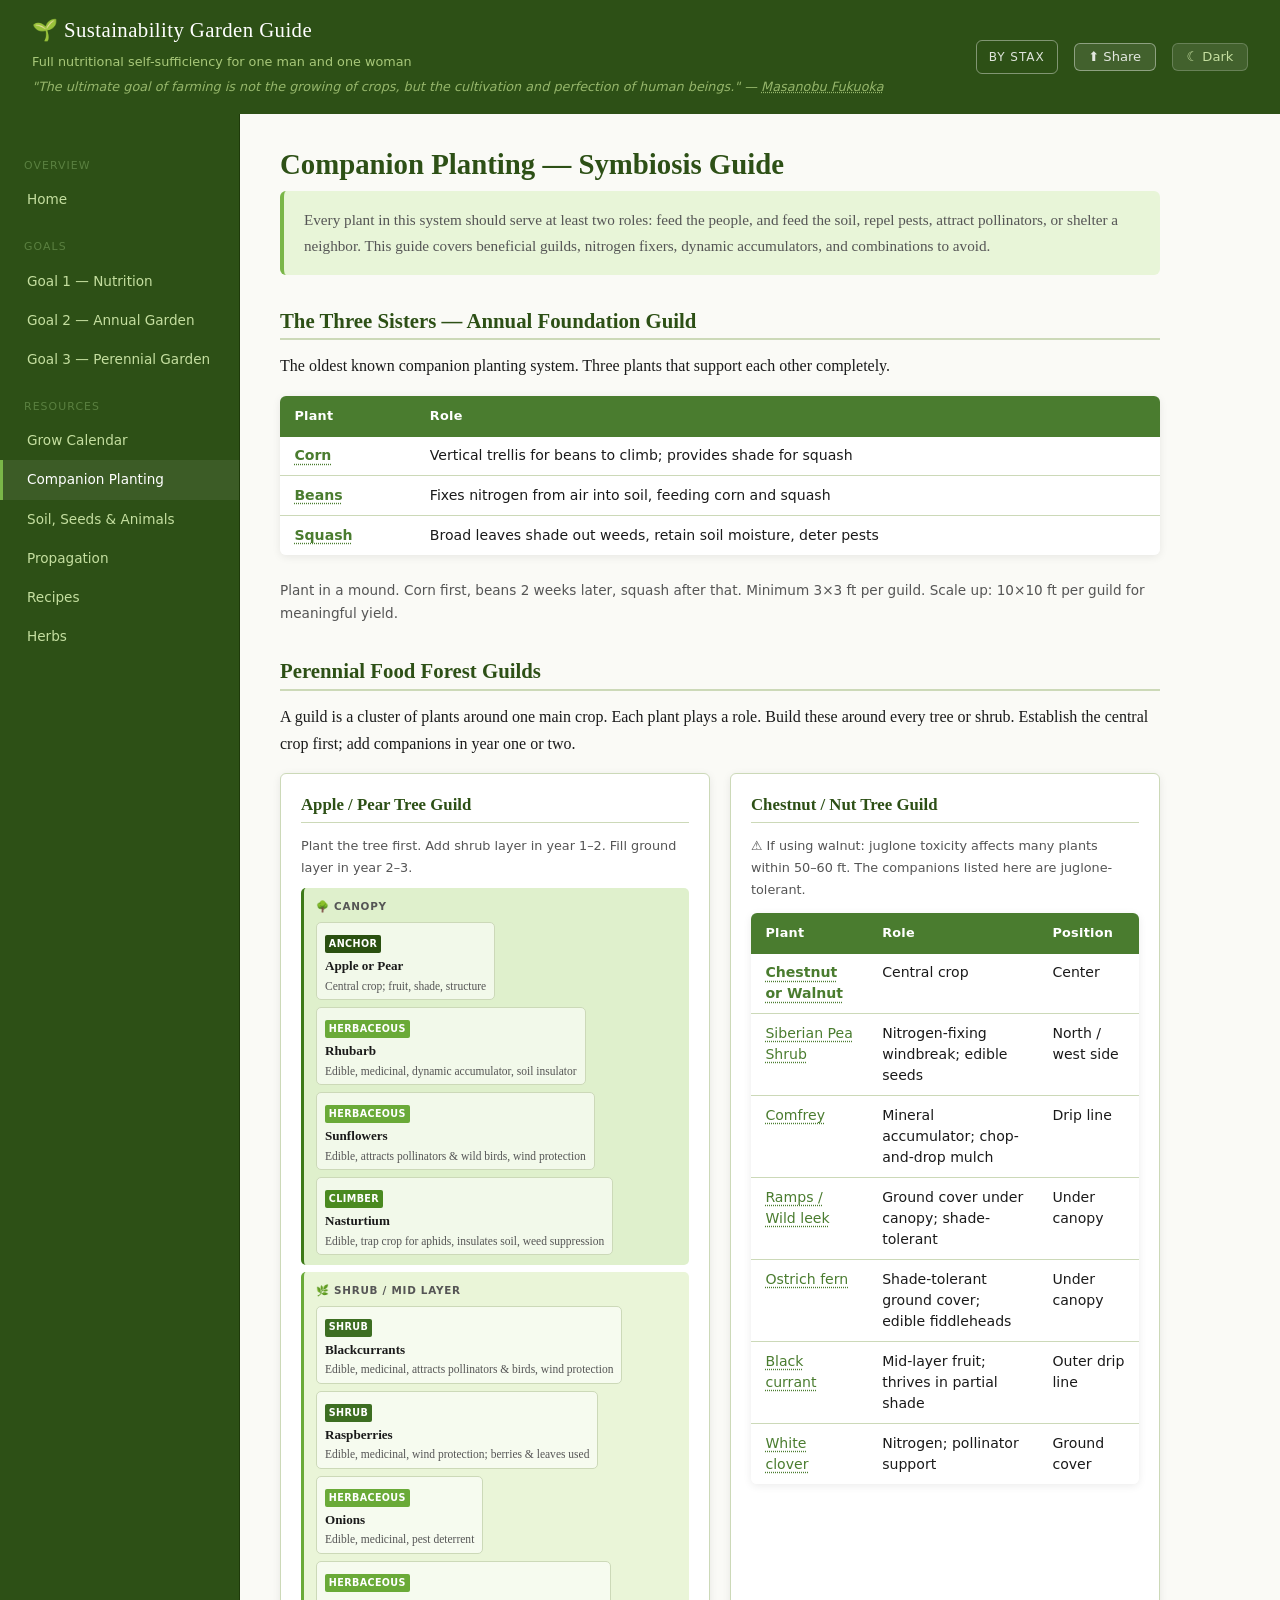
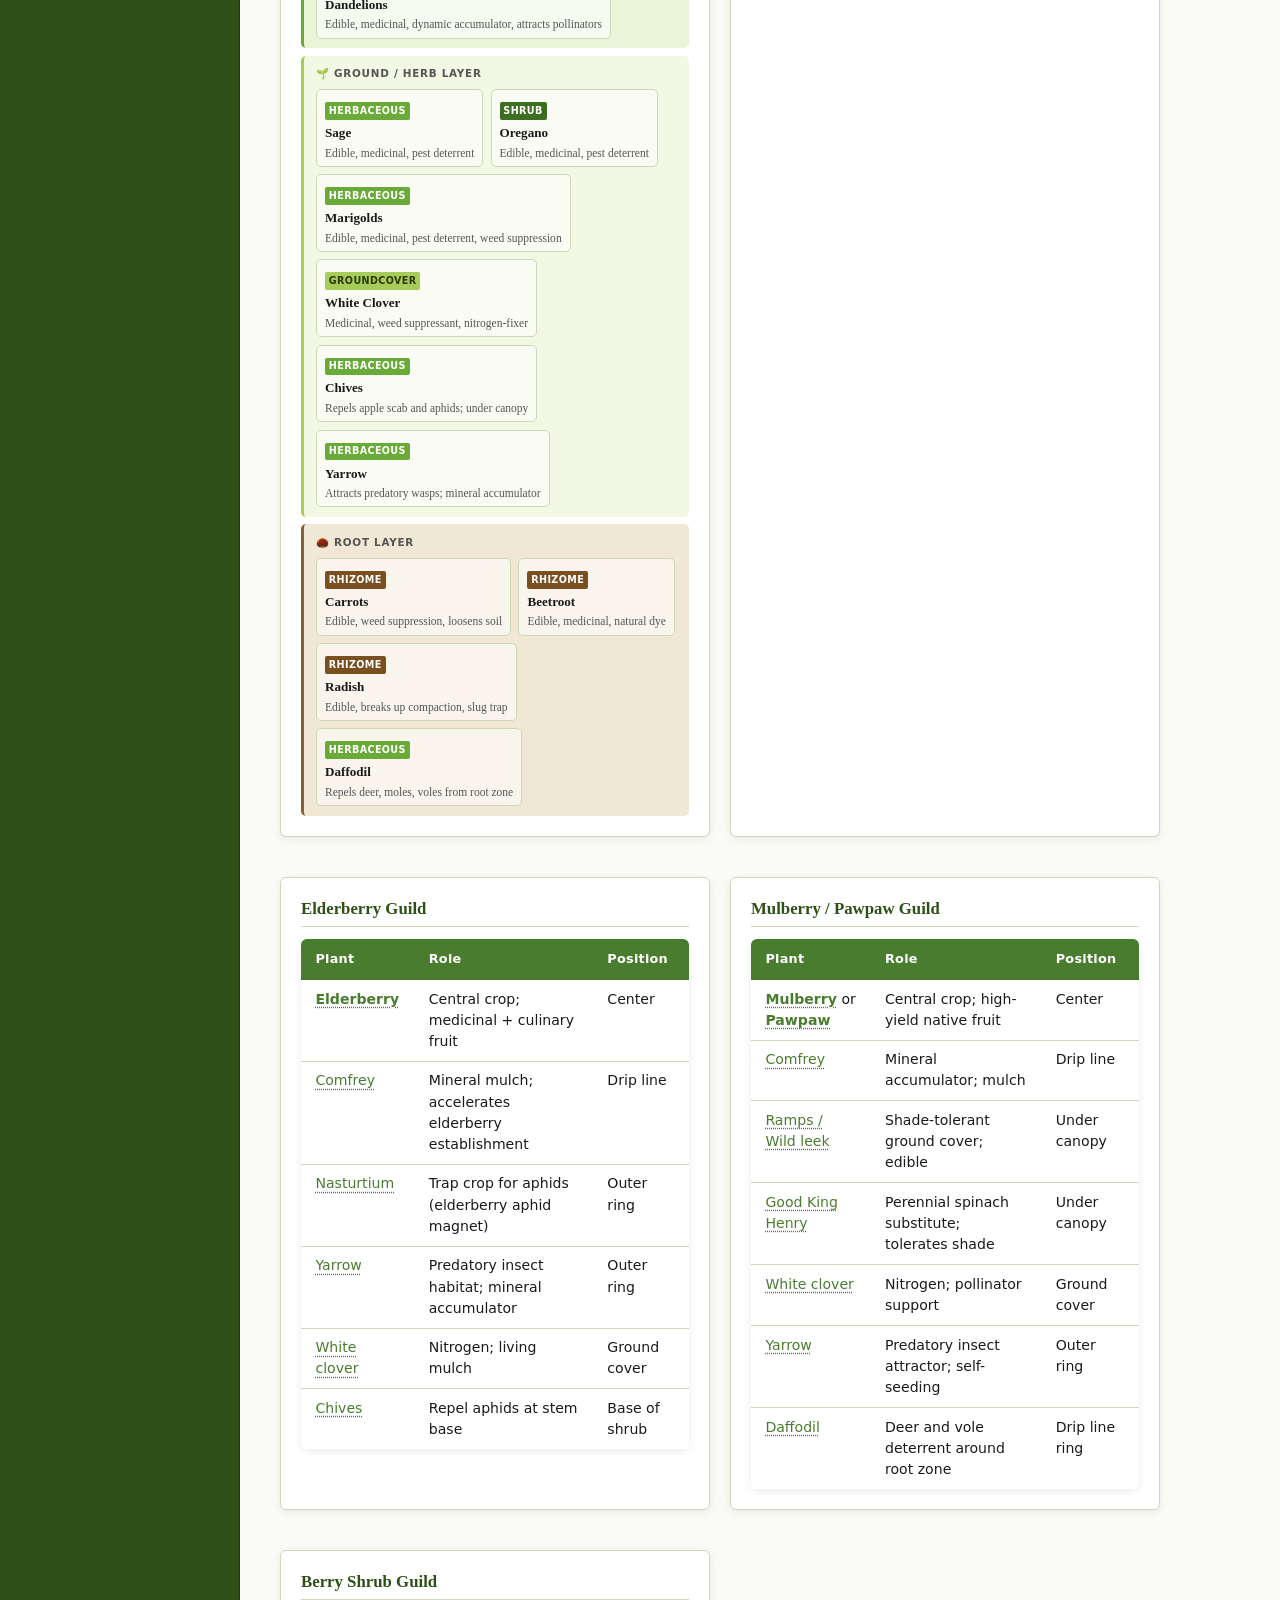
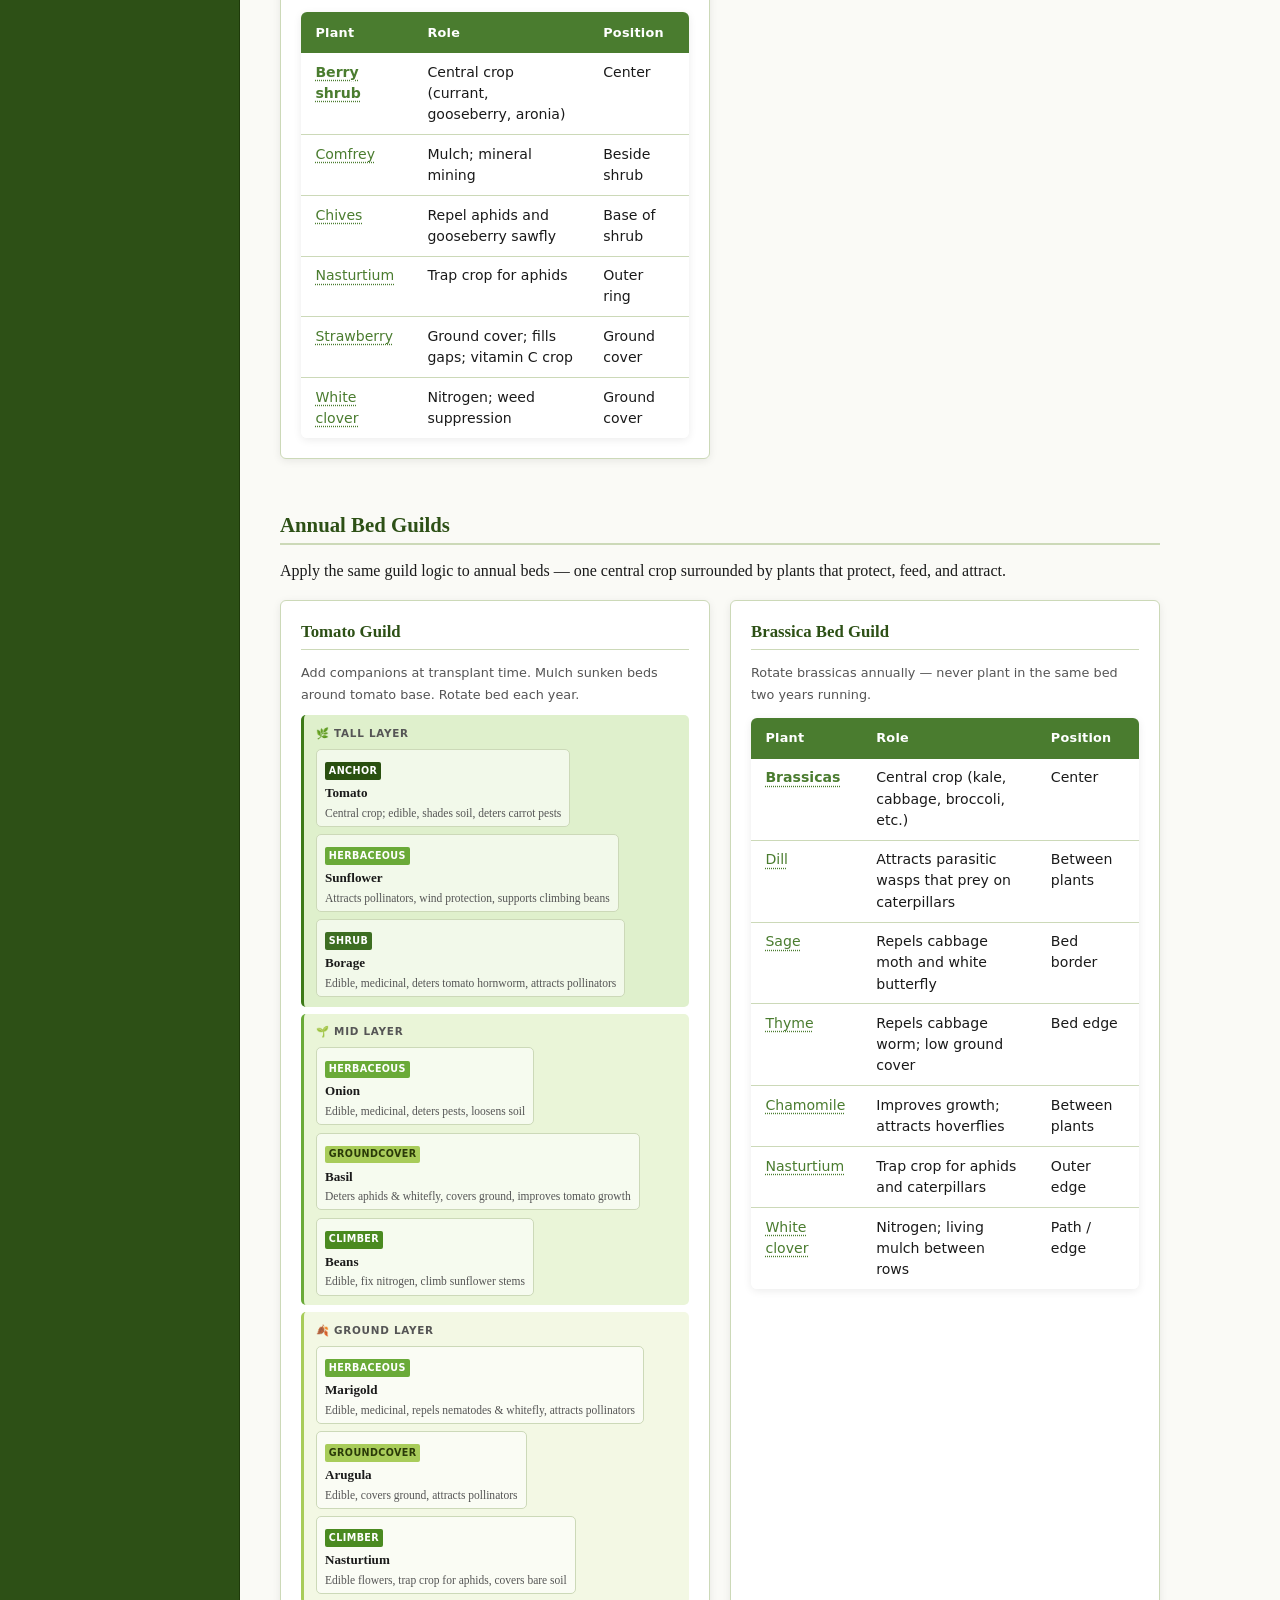
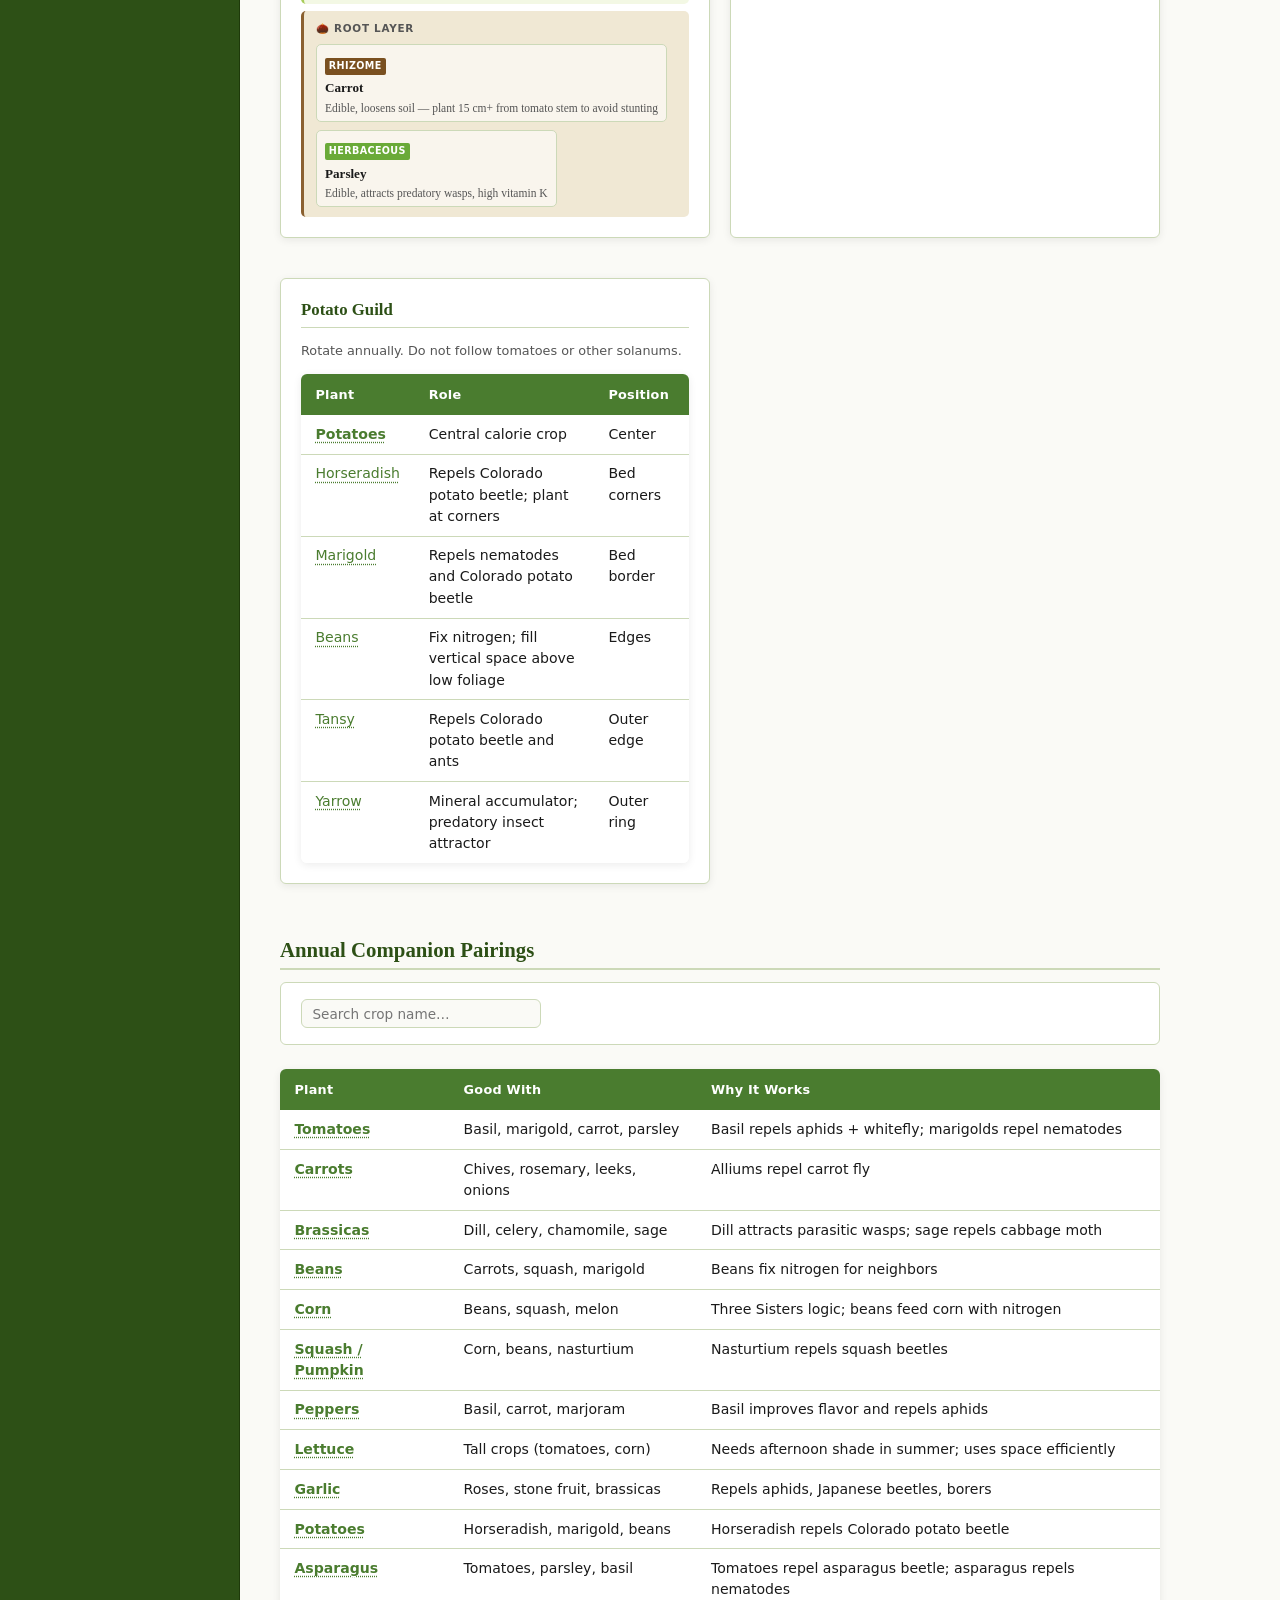
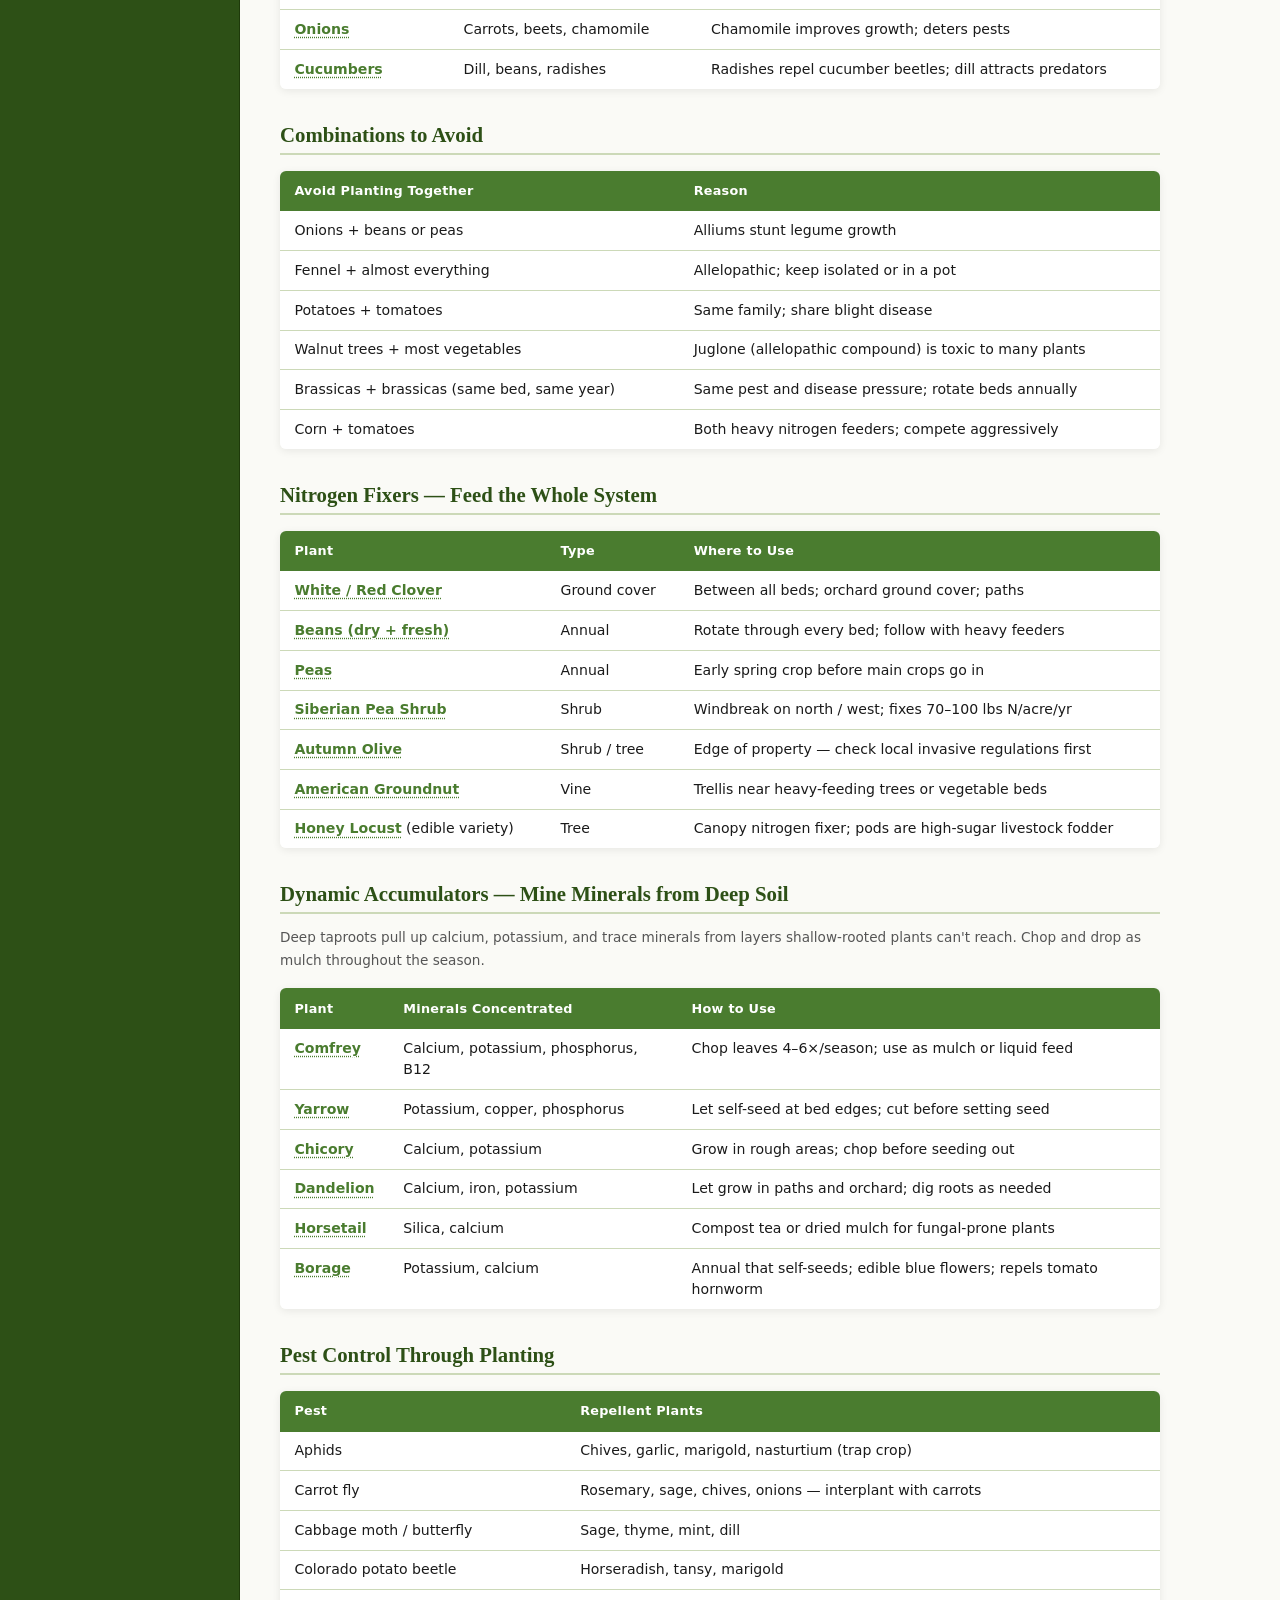
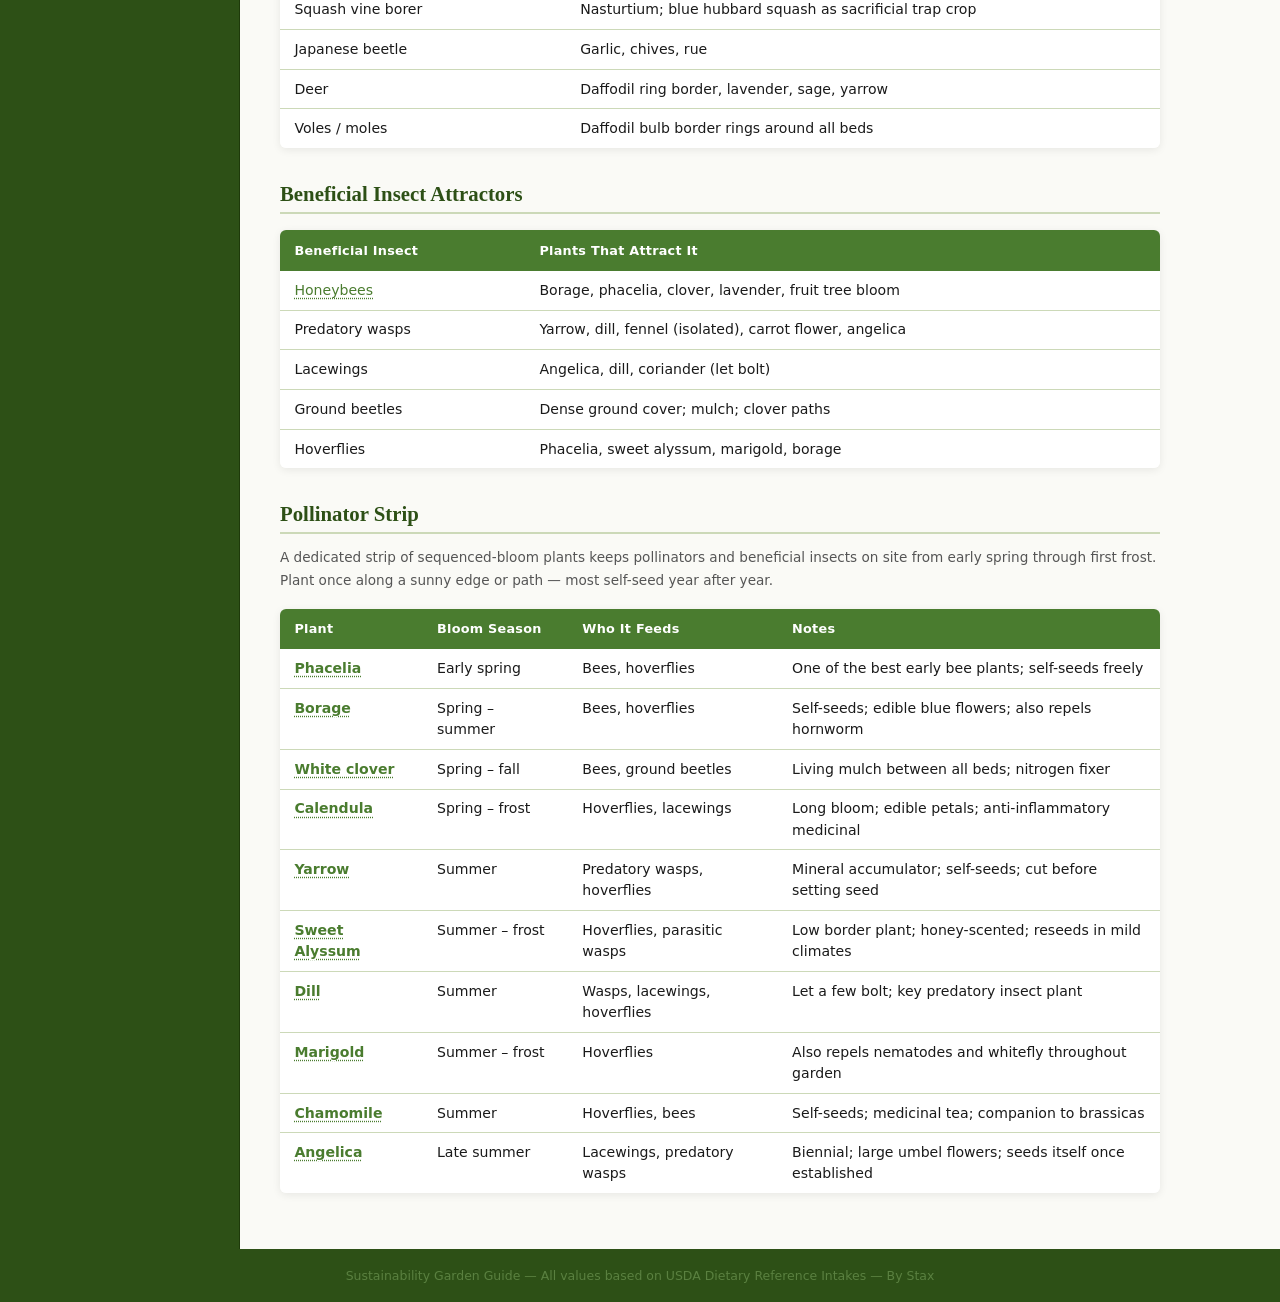
==== commit 6581240e: "Prototype layered guild layout for Tomato and Apple/Pear Tree guilds Adds CSS layer diagram format (" ====
--- a/companion-planting.html
+++ b/companion-planting.html
@@ -39,6 +39,96 @@
       grid-template-columns: repeat(auto-fill, minmax(320px, 1fr));
       gap: 1.25rem;
     }
+
+    /* ── Guild layer layout ───────────────────────────────── */
+    .guild-layers { margin-top: 0.5rem; }
+
+    .guild-layer {
+      border-radius: 5px;
+      padding: 0.6rem 0.75rem;
+      margin-bottom: 0.45rem;
+    }
+    .guild-layer:last-child { margin-bottom: 0; }
+
+    .layer-tall     { background: #dff0cc; border-left: 3px solid #3d7a18; }
+    .layer-mid      { background: #eaf5d8; border-left: 3px solid #6aaa38; }
+    .layer-ground   { background: #f3f8e4; border-left: 3px solid #a8cc5a; }
+    .layer-root     { background: #f0e8d4; border-left: 3px solid #8a6030; }
+
+    [data-theme="dark"] .layer-tall    { background: #1c3a0c; border-left-color: #5a9a28; }
+    [data-theme="dark"] .layer-mid     { background: #192e0c; border-left-color: #6aaa40; }
+    [data-theme="dark"] .layer-ground  { background: #1c2c0c; border-left-color: #8aaa50; }
+    [data-theme="dark"] .layer-root    { background: #261c0a; border-left-color: #7a5828; }
+
+    .layer-title {
+      font-family: var(--font-ui);
+      font-size: 0.65rem;
+      font-weight: 700;
+      text-transform: uppercase;
+      letter-spacing: 0.07em;
+      color: var(--text-muted);
+      margin-bottom: 0.4rem;
+    }
+
+    .layer-plants {
+      display: flex;
+      flex-wrap: wrap;
+      gap: 0.45rem;
+    }
+
+    .guild-plant {
+      background: rgba(255,255,255,0.6);
+      border: 1px solid var(--border);
+      border-radius: 5px;
+      padding: 0.3rem 0.5rem;
+      min-width: 110px;
+      flex: 0 1 auto;
+    }
+
+    [data-theme="dark"] .guild-plant { background: rgba(0,0,0,0.25); }
+
+    .plant-role-badge {
+      display: inline-block;
+      font-family: var(--font-ui);
+      font-size: 0.6rem;
+      font-weight: 700;
+      text-transform: uppercase;
+      letter-spacing: 0.04em;
+      padding: 0.08em 0.4em;
+      border-radius: 2px;
+      margin-bottom: 0.12rem;
+    }
+
+    .role-anchor      { background: #2a5010; color: #fff; }
+    .role-shrub       { background: #3d6e22; color: #fff; }
+    .role-herbaceous  { background: #6aaa38; color: #fff; }
+    .role-groundcover { background: #a8cc5a; color: #2a3a08; }
+    .role-climber     { background: #4a8a20; color: #fff; }
+    .role-rhizome     { background: #7a5020; color: #fff; }
+
+    [data-theme="dark"] .role-anchor      { background: #3a7020; }
+    [data-theme="dark"] .role-shrub       { background: #4a8a2a; }
+    [data-theme="dark"] .role-herbaceous  { background: #5a9a30; }
+    [data-theme="dark"] .role-groundcover { background: #7aaa40; color: #1a2808; }
+    [data-theme="dark"] .role-climber     { background: #4a8a20; }
+    [data-theme="dark"] .role-rhizome     { background: #6a4818; }
+
+    .plant-name {
+      display: block;
+      font-weight: 600;
+      font-size: 0.82rem;
+      color: var(--text);
+    }
+
+    .plant-fn {
+      display: block;
+      font-size: 0.72rem;
+      color: var(--text-muted);
+      line-height: 1.35;
+      margin-top: 0.08rem;
+    }
+
+    [data-theme="dark"] .plant-name { color: #cce4a8; }
   </style>
 </head>
 <body>
@@ -106,20 +196,118 @@
     <div class="guild-grid">
       <div class="guild-card">
         <h3>Apple / Pear Tree Guild</h3>
-        <div class="table-wrap" style="margin:0">
-          <table>
-            <thead><tr><th>Plant</th><th>Role</th><th>Position</th></tr></thead>
-            <tbody>
-              <tr><td><strong>Apple or Pear</strong></td><td>Central crop</td><td>Center</td></tr>
-              <tr><td>Comfrey</td><td>Deep taproot mines minerals; leaves are mulch</td><td>Drip line</td></tr>
-              <tr><td>Chives / Garlic chives</td><td>Repel apple scab and aphids</td><td>Under canopy</td></tr>
-              <tr><td>Nasturtium</td><td>Trap crop for aphids</td><td>Outer ring</td></tr>
-              <tr><td>White clover</td><td>Nitrogen-fixing; feeds beneficial insects</td><td>Ground cover</td></tr>
-              <tr><td>Yarrow</td><td>Attracts predatory wasps that eat caterpillars</td><td>Outer ring</td></tr>
-              <tr><td>Borage</td><td>Repels tomato hornworm; attracts pollinators; edible</td><td>Outer ring</td></tr>
-              <tr><td>Daffodil</td><td>Repels deer, moles, voles from root zone</td><td>Drip line ring</td></tr>
-            </tbody>
-          </table>
+        <p style="font-family:var(--font-ui);font-size:0.8rem;color:var(--text-muted);margin:0 0 0.6rem;">Plant the tree first. Add shrub layer in year 1–2. Fill ground layer in year 2–3.</p>
+        <div class="guild-layers">
+          <div class="guild-layer layer-tall">
+            <div class="layer-title">🌳 Canopy</div>
+            <div class="layer-plants">
+              <div class="guild-plant">
+                <span class="plant-role-badge role-anchor">Anchor</span>
+                <span class="plant-name">Apple or Pear</span>
+                <span class="plant-fn">Central crop; fruit, shade, structure</span>
+              </div>
+              <div class="guild-plant">
+                <span class="plant-role-badge role-herbaceous">Herbaceous</span>
+                <span class="plant-name">Rhubarb</span>
+                <span class="plant-fn">Edible, medicinal, dynamic accumulator, soil insulator</span>
+              </div>
+              <div class="guild-plant">
+                <span class="plant-role-badge role-herbaceous">Herbaceous</span>
+                <span class="plant-name">Sunflowers</span>
+                <span class="plant-fn">Edible, attracts pollinators &amp; wild birds, wind protection</span>
+              </div>
+              <div class="guild-plant">
+                <span class="plant-role-badge role-climber">Climber</span>
+                <span class="plant-name">Nasturtium</span>
+                <span class="plant-fn">Edible, trap crop for aphids, insulates soil, weed suppression</span>
+              </div>
+            </div>
+          </div>
+          <div class="guild-layer layer-mid">
+            <div class="layer-title">🌿 Shrub / Mid Layer</div>
+            <div class="layer-plants">
+              <div class="guild-plant">
+                <span class="plant-role-badge role-shrub">Shrub</span>
+                <span class="plant-name">Blackcurrants</span>
+                <span class="plant-fn">Edible, medicinal, attracts pollinators &amp; birds, wind protection</span>
+              </div>
+              <div class="guild-plant">
+                <span class="plant-role-badge role-shrub">Shrub</span>
+                <span class="plant-name">Raspberries</span>
+                <span class="plant-fn">Edible, medicinal, wind protection; berries &amp; leaves used</span>
+              </div>
+              <div class="guild-plant">
+                <span class="plant-role-badge role-herbaceous">Herbaceous</span>
+                <span class="plant-name">Onions</span>
+                <span class="plant-fn">Edible, medicinal, pest deterrent</span>
+              </div>
+              <div class="guild-plant">
+                <span class="plant-role-badge role-herbaceous">Herbaceous</span>
+                <span class="plant-name">Dandelions</span>
+                <span class="plant-fn">Edible, medicinal, dynamic accumulator, attracts pollinators</span>
+              </div>
+            </div>
+          </div>
+          <div class="guild-layer layer-ground">
+            <div class="layer-title">🌱 Ground / Herb Layer</div>
+            <div class="layer-plants">
+              <div class="guild-plant">
+                <span class="plant-role-badge role-herbaceous">Herbaceous</span>
+                <span class="plant-name">Sage</span>
+                <span class="plant-fn">Edible, medicinal, pest deterrent</span>
+              </div>
+              <div class="guild-plant">
+                <span class="plant-role-badge role-shrub">Shrub</span>
+                <span class="plant-name">Oregano</span>
+                <span class="plant-fn">Edible, medicinal, pest deterrent</span>
+              </div>
+              <div class="guild-plant">
+                <span class="plant-role-badge role-herbaceous">Herbaceous</span>
+                <span class="plant-name">Marigolds</span>
+                <span class="plant-fn">Edible, medicinal, pest deterrent, weed suppression</span>
+              </div>
+              <div class="guild-plant">
+                <span class="plant-role-badge role-groundcover">Groundcover</span>
+                <span class="plant-name">White Clover</span>
+                <span class="plant-fn">Medicinal, weed suppressant, nitrogen-fixer</span>
+              </div>
+              <div class="guild-plant">
+                <span class="plant-role-badge role-herbaceous">Herbaceous</span>
+                <span class="plant-name">Chives</span>
+                <span class="plant-fn">Repels apple scab and aphids; under canopy</span>
+              </div>
+              <div class="guild-plant">
+                <span class="plant-role-badge role-herbaceous">Herbaceous</span>
+                <span class="plant-name">Yarrow</span>
+                <span class="plant-fn">Attracts predatory wasps; mineral accumulator</span>
+              </div>
+            </div>
+          </div>
+          <div class="guild-layer layer-root">
+            <div class="layer-title">🌰 Root Layer</div>
+            <div class="layer-plants">
+              <div class="guild-plant">
+                <span class="plant-role-badge role-rhizome">Rhizome</span>
+                <span class="plant-name">Carrots</span>
+                <span class="plant-fn">Edible, weed suppression, loosens soil</span>
+              </div>
+              <div class="guild-plant">
+                <span class="plant-role-badge role-rhizome">Rhizome</span>
+                <span class="plant-name">Beetroot</span>
+                <span class="plant-fn">Edible, medicinal, natural dye</span>
+              </div>
+              <div class="guild-plant">
+                <span class="plant-role-badge role-rhizome">Rhizome</span>
+                <span class="plant-name">Radish</span>
+                <span class="plant-fn">Edible, breaks up compaction, slug trap</span>
+              </div>
+              <div class="guild-plant">
+                <span class="plant-role-badge role-herbaceous">Herbaceous</span>
+                <span class="plant-name">Daffodil</span>
+                <span class="plant-fn">Repels deer, moles, voles from root zone</span>
+              </div>
+            </div>
+          </div>
         </div>
       </div>
 
@@ -203,20 +391,83 @@
     <div class="guild-grid">
       <div class="guild-card">
         <h3>Tomato Guild</h3>
-        <p style="font-family:var(--font-ui);font-size:0.8rem;color:var(--text-muted);margin:0 0 0.75rem;">Add companions at transplant time. Rotate bed each year.</p>
-        <div class="table-wrap" style="margin:0">
-          <table>
-            <thead><tr><th>Plant</th><th>Role</th><th>Position</th></tr></thead>
-            <tbody>
-              <tr><td><strong>Tomatoes</strong></td><td>Central crop</td><td>Center / trellis</td></tr>
-              <tr><td>Basil</td><td>Repels aphids and whitefly; said to improve flavor</td><td>Between plants</td></tr>
-              <tr><td>Marigold</td><td>Repels nematodes and whitefly; trap for slugs</td><td>Bed border</td></tr>
-              <tr><td>Borage</td><td>Repels tomato hornworm; attracts pollinators</td><td>Outer ring</td></tr>
-              <tr><td>Parsley</td><td>Attracts predatory wasps; vitamin K harvest</td><td>Between plants</td></tr>
-              <tr><td>Carrots</td><td>Break up soil around roots; use space efficiently</td><td>Between plants</td></tr>
-              <tr><td>Nasturtium</td><td>Trap crop for aphids; edible flowers</td><td>Bed edge</td></tr>
-            </tbody>
-          </table>
+        <p style="font-family:var(--font-ui);font-size:0.8rem;color:var(--text-muted);margin:0 0 0.6rem;">Add companions at transplant time. Mulch sunken beds around tomato base. Rotate bed each year.</p>
+        <div class="guild-layers">
+          <div class="guild-layer layer-tall">
+            <div class="layer-title">🌿 Tall Layer</div>
+            <div class="layer-plants">
+              <div class="guild-plant">
+                <span class="plant-role-badge role-anchor">Anchor</span>
+                <span class="plant-name">Tomato</span>
+                <span class="plant-fn">Central crop; edible, shades soil, deters carrot pests</span>
+              </div>
+              <div class="guild-plant">
+                <span class="plant-role-badge role-herbaceous">Herbaceous</span>
+                <span class="plant-name">Sunflower</span>
+                <span class="plant-fn">Attracts pollinators, wind protection, supports climbing beans</span>
+              </div>
+              <div class="guild-plant">
+                <span class="plant-role-badge role-shrub">Shrub</span>
+                <span class="plant-name">Borage</span>
+                <span class="plant-fn">Edible, medicinal, deters tomato hornworm, attracts pollinators</span>
+              </div>
+            </div>
+          </div>
+          <div class="guild-layer layer-mid">
+            <div class="layer-title">🌱 Mid Layer</div>
+            <div class="layer-plants">
+              <div class="guild-plant">
+                <span class="plant-role-badge role-herbaceous">Herbaceous</span>
+                <span class="plant-name">Onion</span>
+                <span class="plant-fn">Edible, medicinal, deters pests, loosens soil</span>
+              </div>
+              <div class="guild-plant">
+                <span class="plant-role-badge role-groundcover">Groundcover</span>
+                <span class="plant-name">Basil</span>
+                <span class="plant-fn">Deters aphids &amp; whitefly, covers ground, improves tomato growth</span>
+              </div>
+              <div class="guild-plant">
+                <span class="plant-role-badge role-climber">Climber</span>
+                <span class="plant-name">Beans</span>
+                <span class="plant-fn">Edible, fix nitrogen, climb sunflower stems</span>
+              </div>
+            </div>
+          </div>
+          <div class="guild-layer layer-ground">
+            <div class="layer-title">🍂 Ground Layer</div>
+            <div class="layer-plants">
+              <div class="guild-plant">
+                <span class="plant-role-badge role-herbaceous">Herbaceous</span>
+                <span class="plant-name">Marigold</span>
+                <span class="plant-fn">Edible, medicinal, repels nematodes &amp; whitefly, attracts pollinators</span>
+              </div>
+              <div class="guild-plant">
+                <span class="plant-role-badge role-groundcover">Groundcover</span>
+                <span class="plant-name">Arugula</span>
+                <span class="plant-fn">Edible, covers ground, attracts pollinators</span>
+              </div>
+              <div class="guild-plant">
+                <span class="plant-role-badge role-climber">Climber</span>
+                <span class="plant-name">Nasturtium</span>
+                <span class="plant-fn">Edible flowers, trap crop for aphids, covers bare soil</span>
+              </div>
+            </div>
+          </div>
+          <div class="guild-layer layer-root">
+            <div class="layer-title">🌰 Root Layer</div>
+            <div class="layer-plants">
+              <div class="guild-plant">
+                <span class="plant-role-badge role-rhizome">Rhizome</span>
+                <span class="plant-name">Carrot</span>
+                <span class="plant-fn">Edible, loosens soil — plant 15 cm+ from tomato stem to avoid stunting</span>
+              </div>
+              <div class="guild-plant">
+                <span class="plant-role-badge role-herbaceous">Herbaceous</span>
+                <span class="plant-name">Parsley</span>
+                <span class="plant-fn">Edible, attracts predatory wasps, high vitamin K</span>
+              </div>
+            </div>
+          </div>
         </div>
       </div>
 
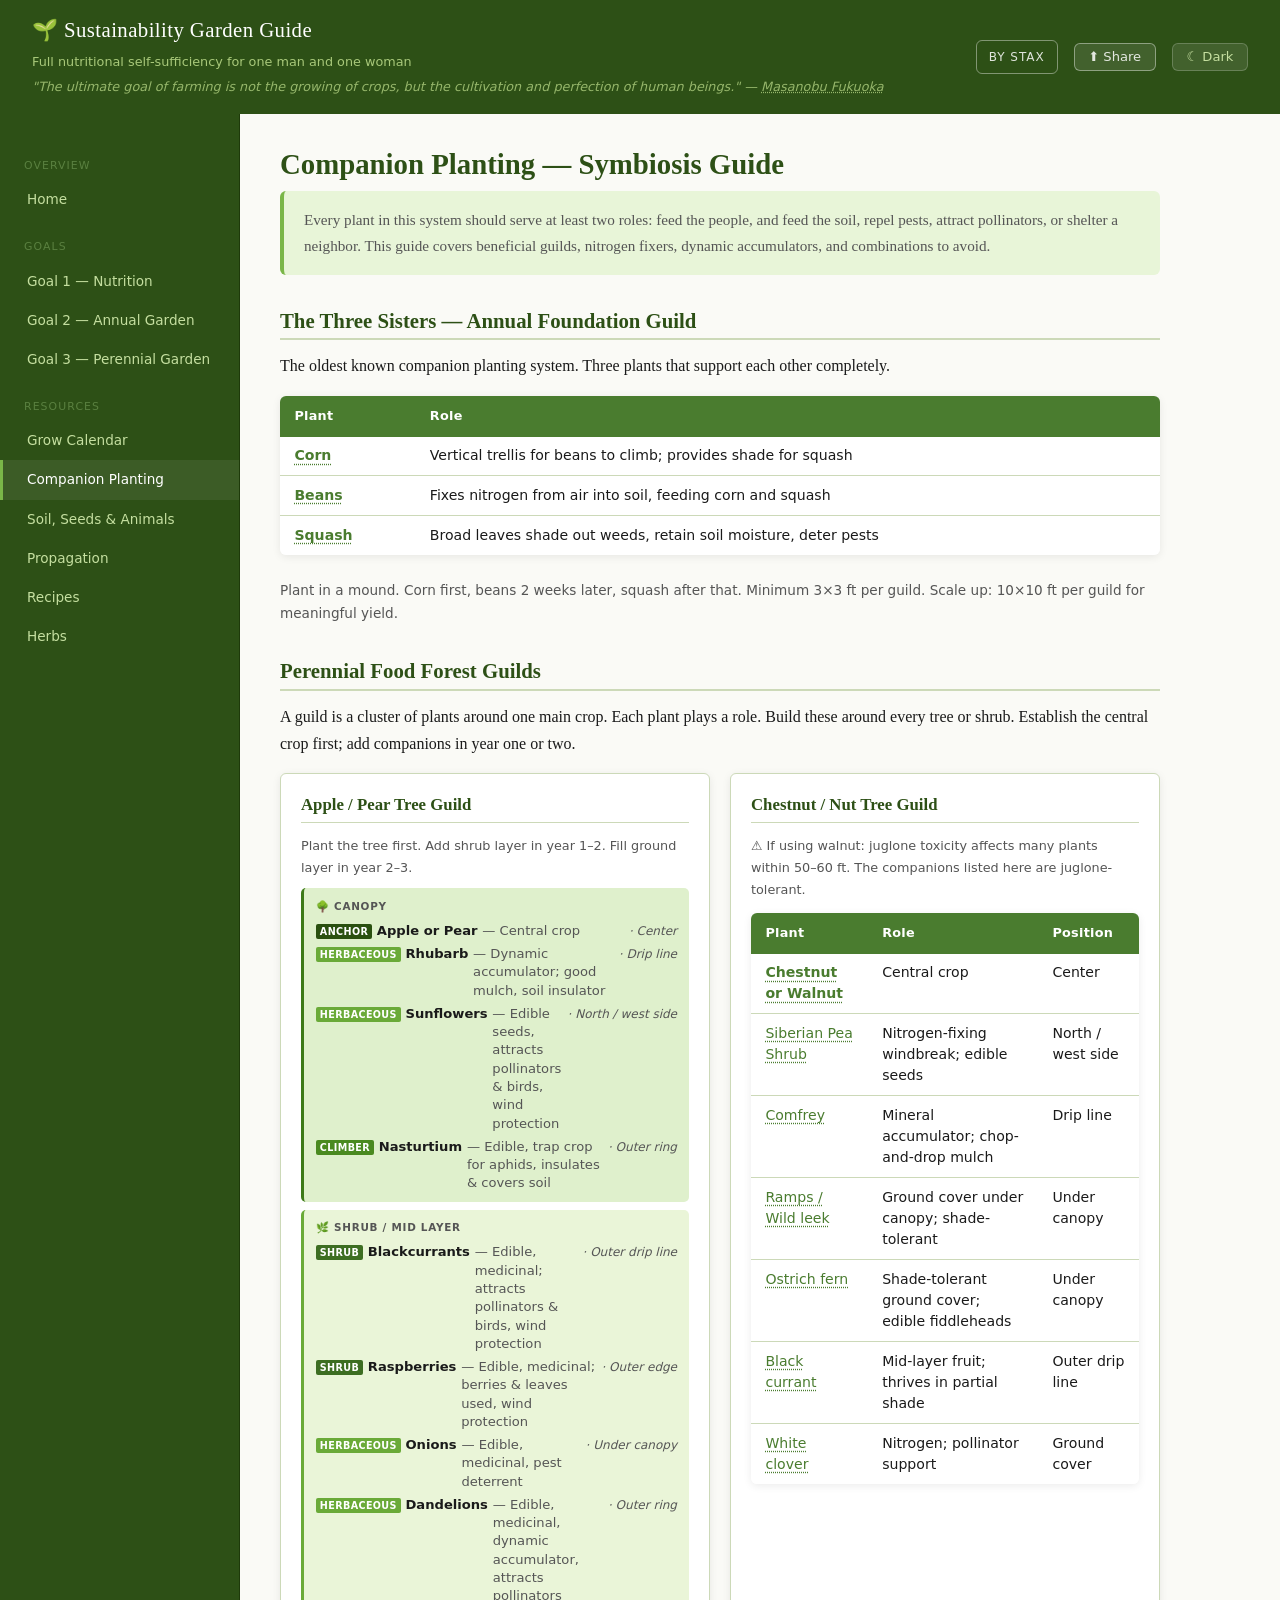
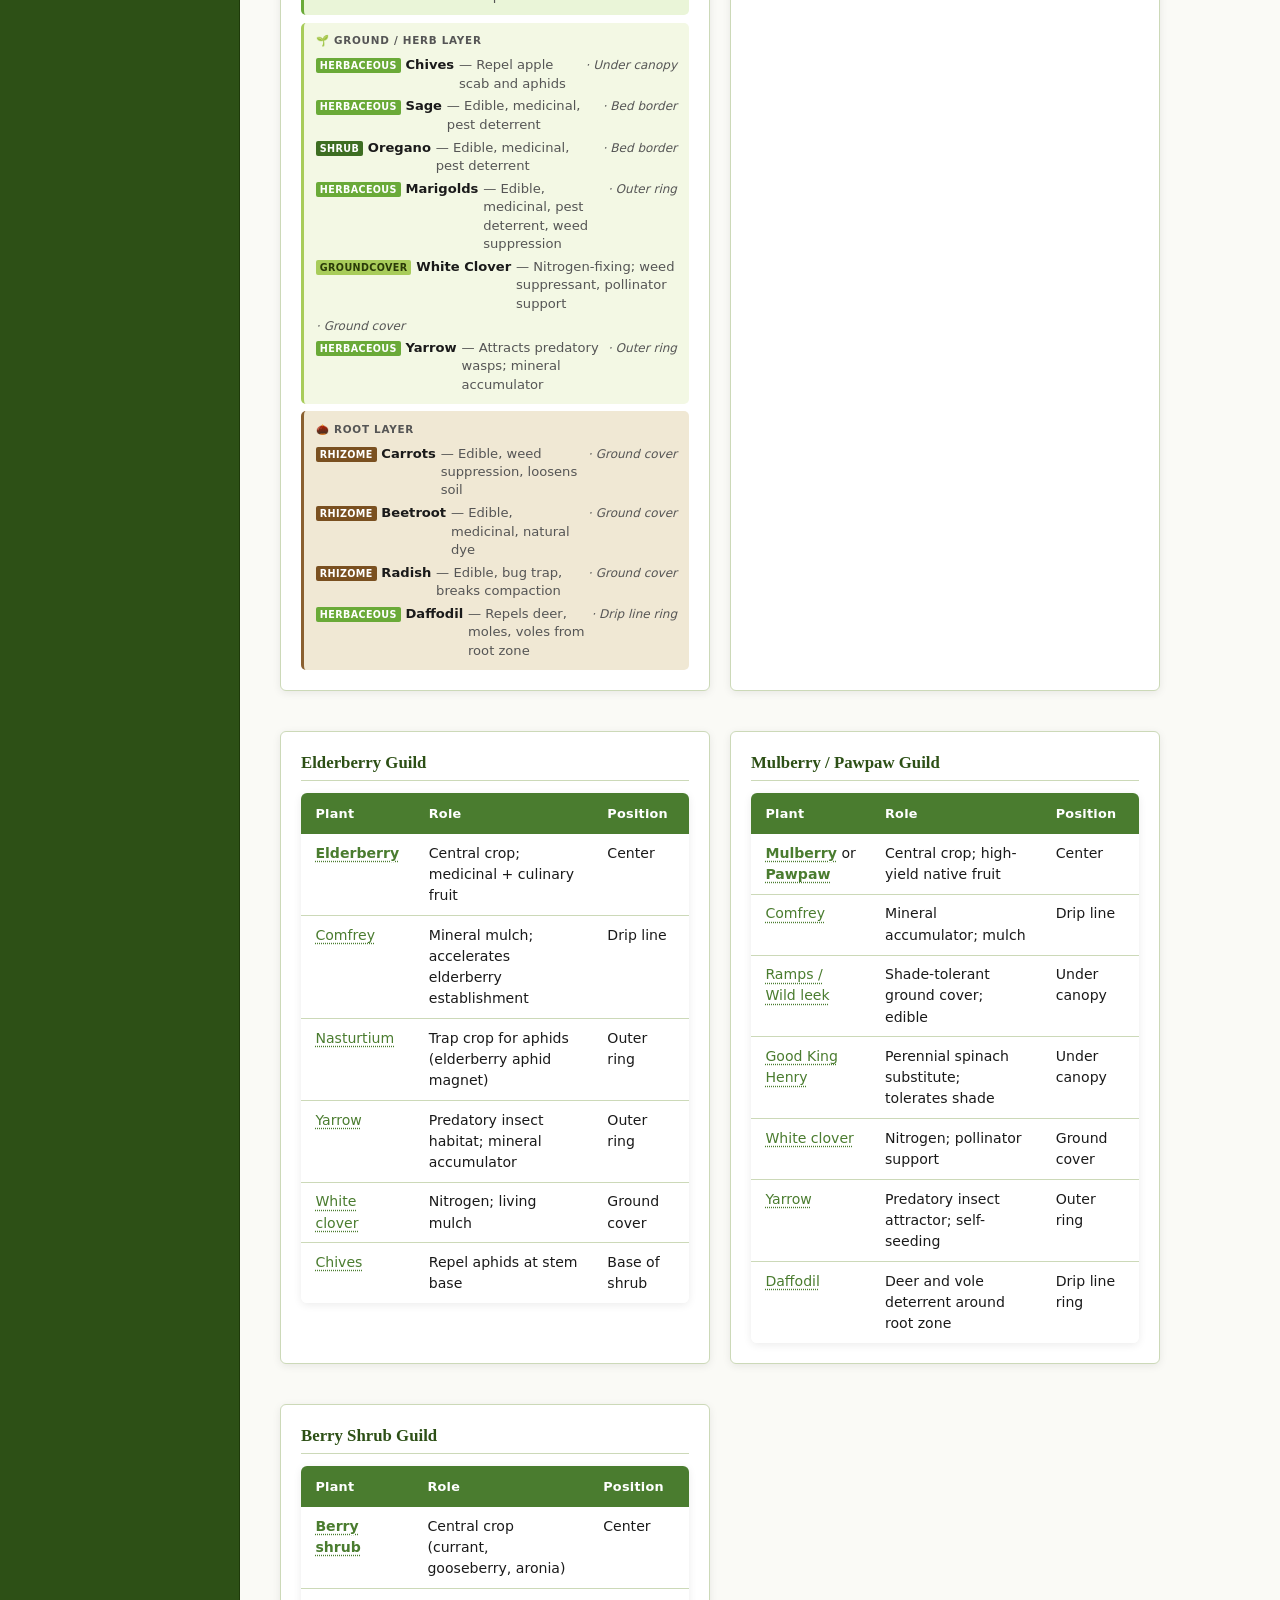
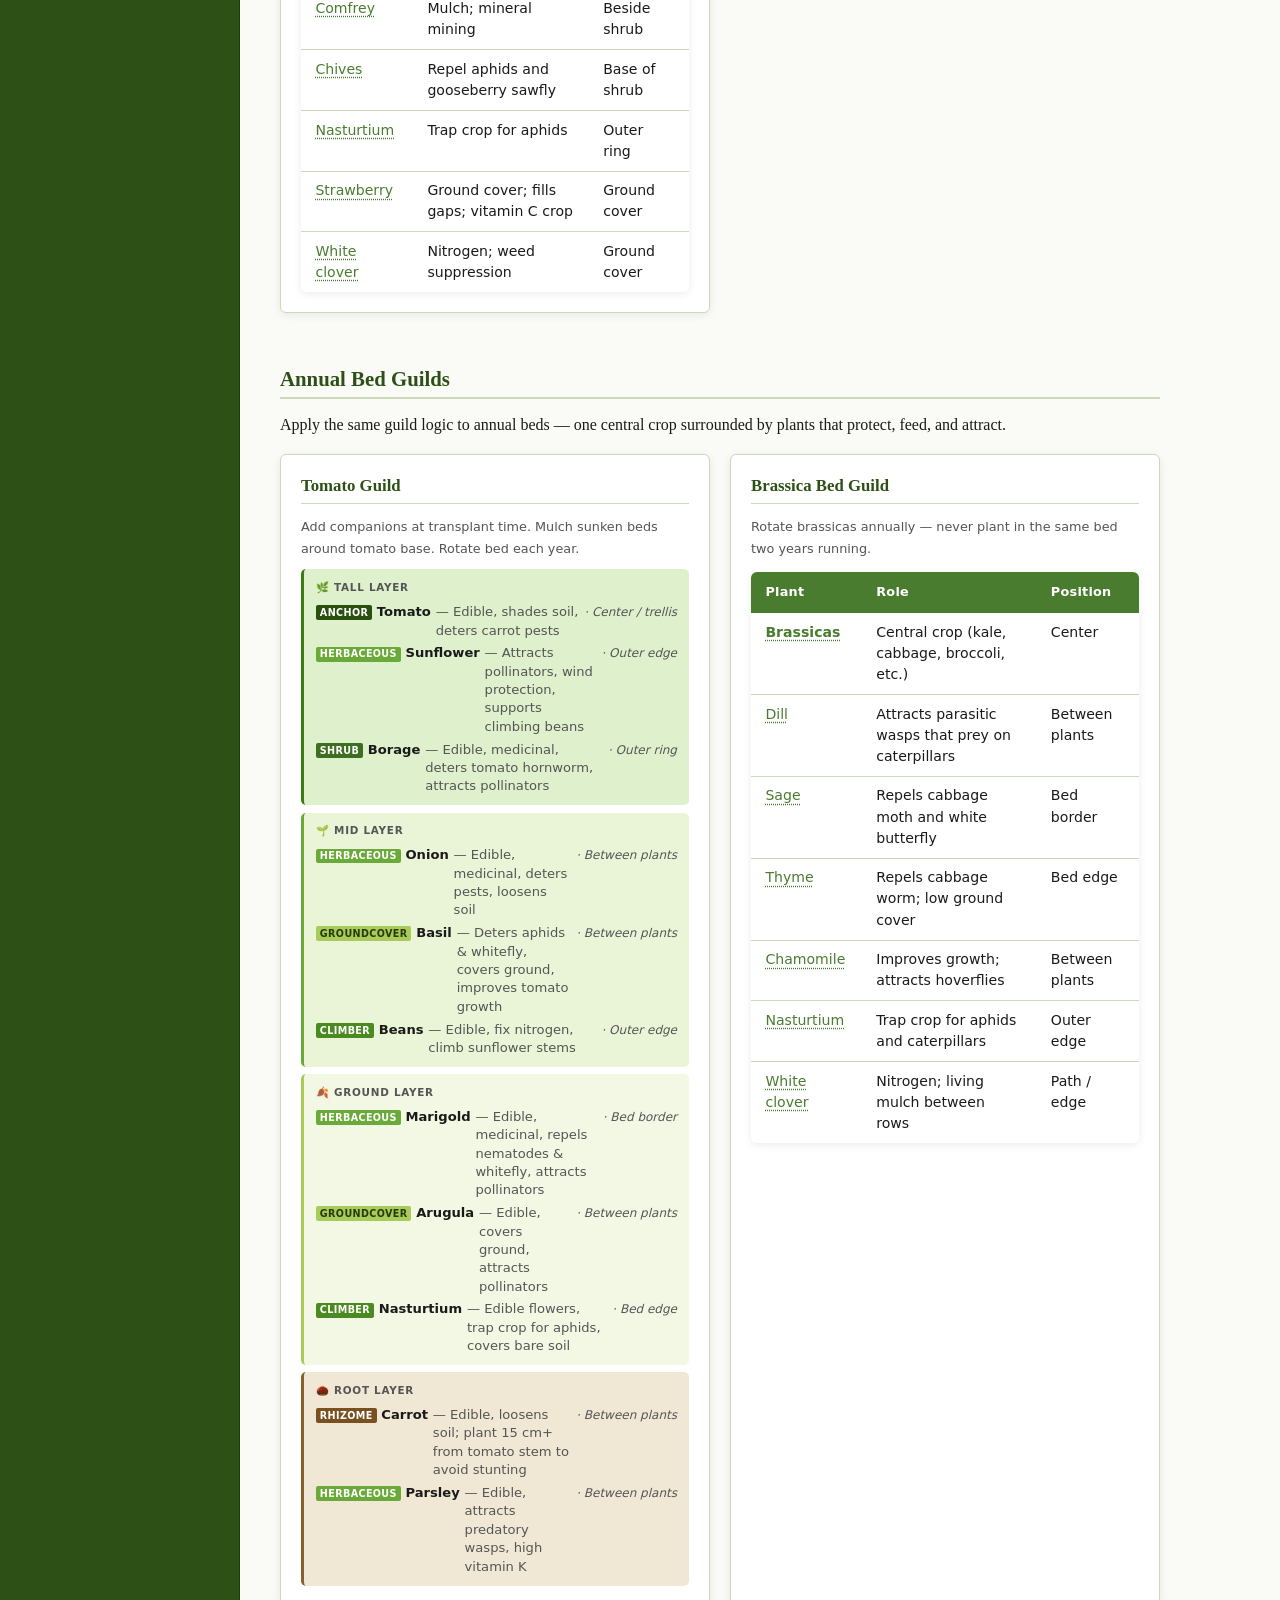
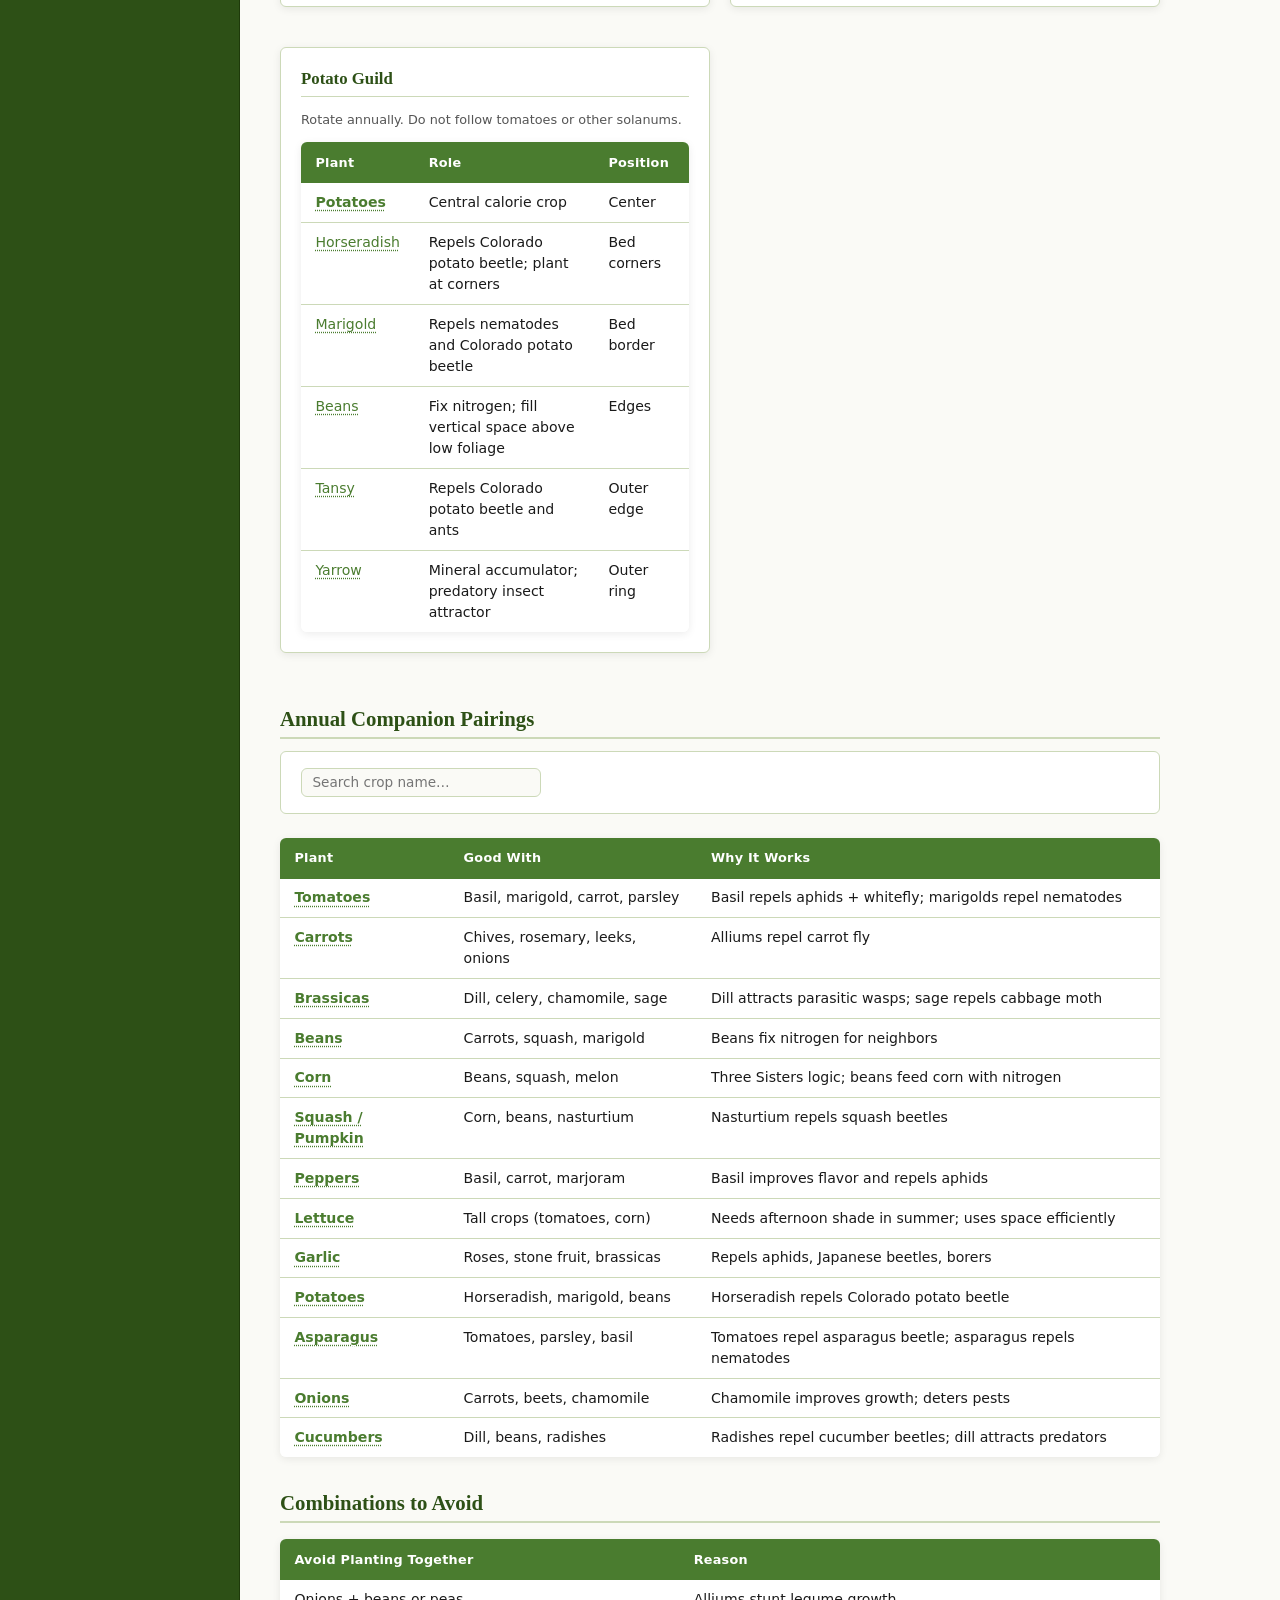
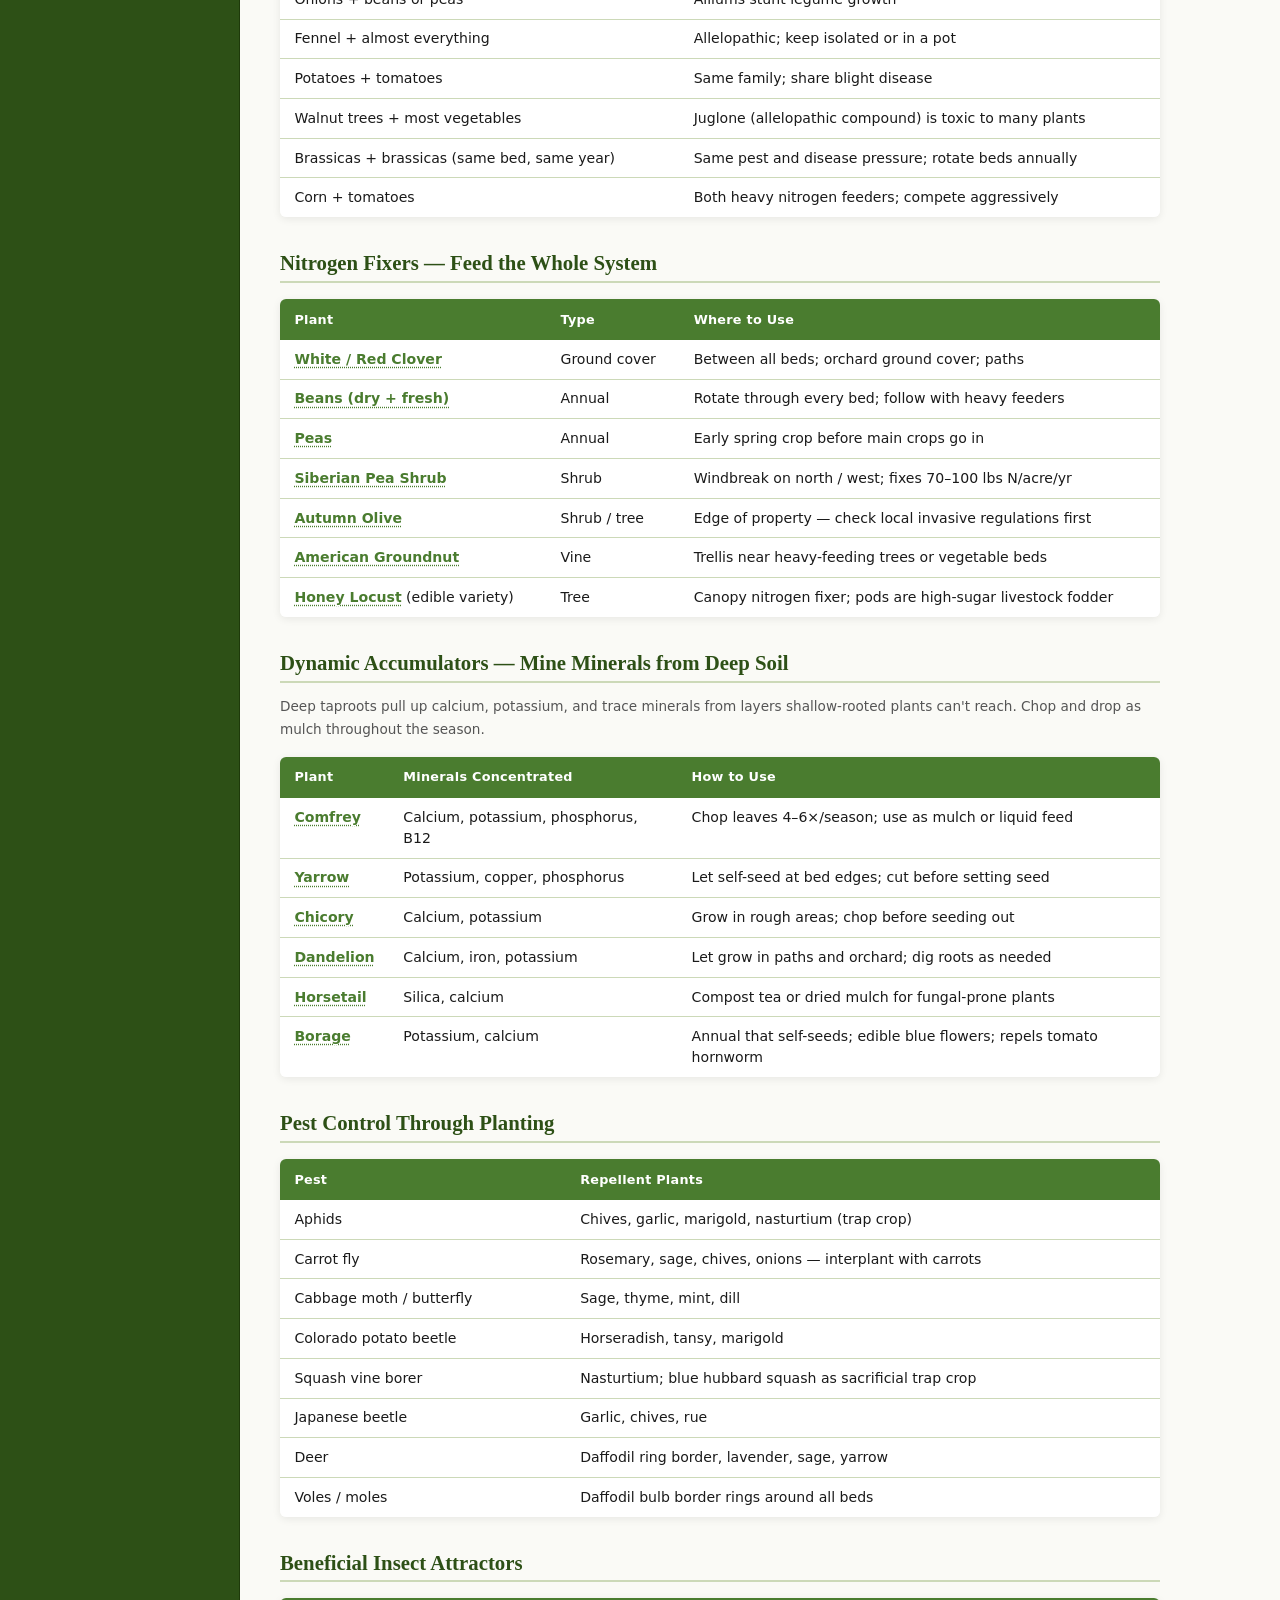
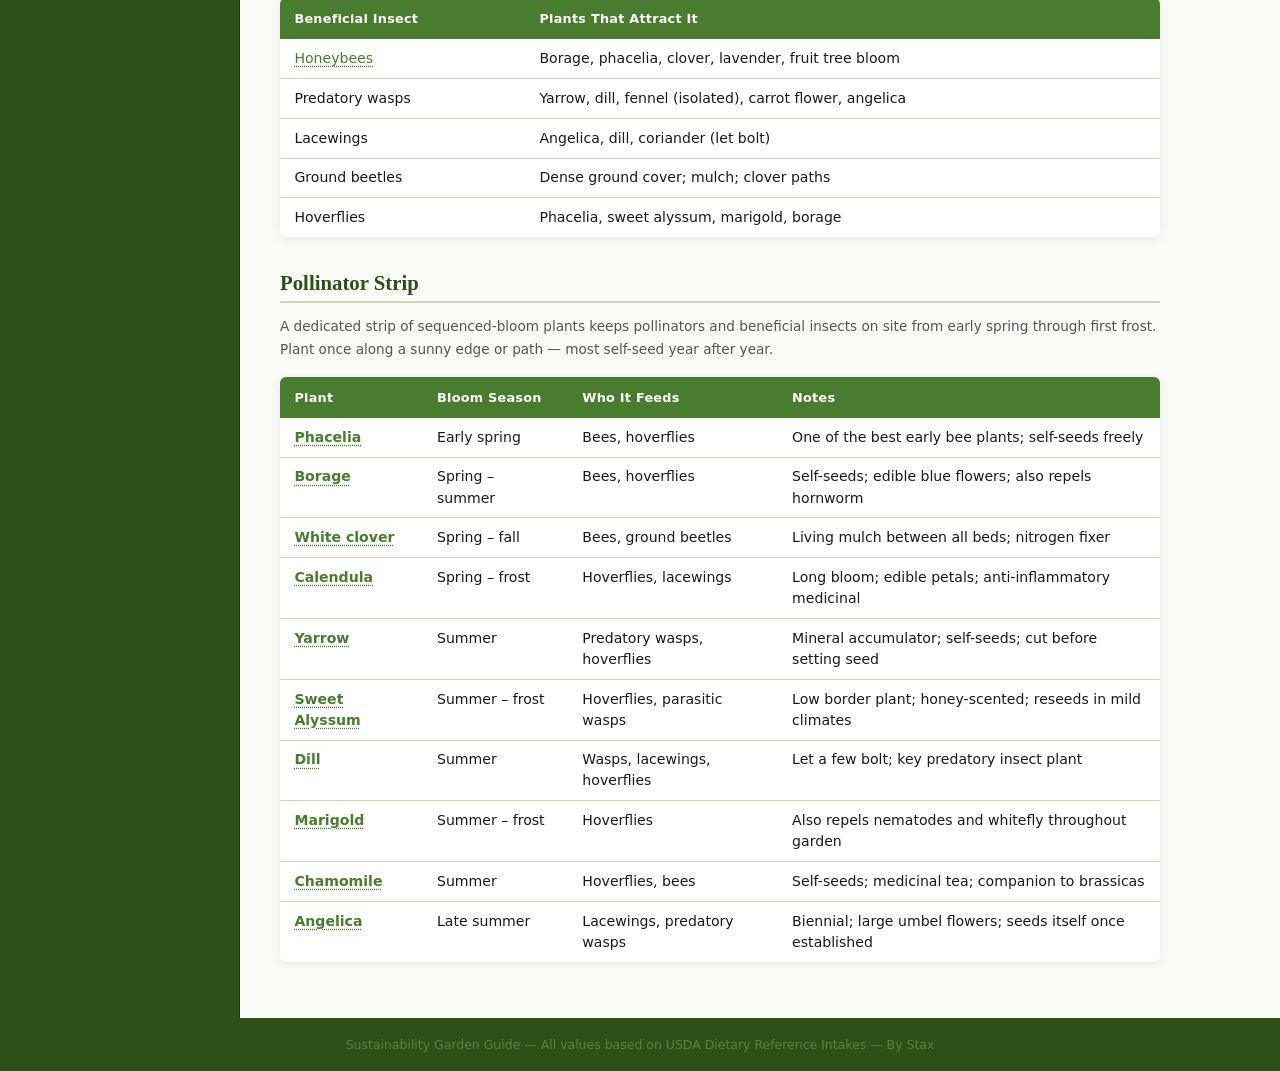
==== commit 6e992d39: "Switch guild layer plants from chips to plain text rows Replaces boxed plant cards with simple inlin" ====
--- a/companion-planting.html
+++ b/companion-planting.html
@@ -72,20 +72,19 @@
 
     .layer-plants {
       display: flex;
+      flex-direction: column;
+      gap: 0.28rem;
+    }
+
+    .guild-plant {
+      display: flex;
+      align-items: baseline;
       flex-wrap: wrap;
-      gap: 0.45rem;
-    }
-
-    .guild-plant {
-      background: rgba(255,255,255,0.6);
-      border: 1px solid var(--border);
-      border-radius: 5px;
-      padding: 0.3rem 0.5rem;
-      min-width: 110px;
-      flex: 0 1 auto;
-    }
-
-    [data-theme="dark"] .guild-plant { background: rgba(0,0,0,0.25); }
+      gap: 0.3rem;
+      font-family: var(--font-ui);
+      font-size: 0.82rem;
+      line-height: 1.4;
+    }
 
     .plant-role-badge {
       display: inline-block;
@@ -96,7 +95,7 @@
       letter-spacing: 0.04em;
       padding: 0.08em 0.4em;
       border-radius: 2px;
-      margin-bottom: 0.12rem;
+      flex-shrink: 0;
     }
 
     .role-anchor      { background: #2a5010; color: #fff; }
@@ -114,18 +113,20 @@
     [data-theme="dark"] .role-rhizome     { background: #6a4818; }
 
     .plant-name {
-      display: block;
       font-weight: 600;
-      font-size: 0.82rem;
       color: var(--text);
     }
 
     .plant-fn {
-      display: block;
-      font-size: 0.72rem;
       color: var(--text-muted);
-      line-height: 1.35;
-      margin-top: 0.08rem;
+      flex: 1;
+    }
+
+    .plant-pos {
+      font-size: 0.75rem;
+      color: var(--text-muted);
+      font-style: italic;
+      white-space: nowrap;
     }
 
     [data-theme="dark"] .plant-name { color: #cce4a8; }
@@ -201,111 +202,39 @@
           <div class="guild-layer layer-tall">
             <div class="layer-title">🌳 Canopy</div>
             <div class="layer-plants">
-              <div class="guild-plant">
-                <span class="plant-role-badge role-anchor">Anchor</span>
-                <span class="plant-name">Apple or Pear</span>
-                <span class="plant-fn">Central crop; fruit, shade, structure</span>
-              </div>
-              <div class="guild-plant">
-                <span class="plant-role-badge role-herbaceous">Herbaceous</span>
-                <span class="plant-name">Rhubarb</span>
-                <span class="plant-fn">Edible, medicinal, dynamic accumulator, soil insulator</span>
-              </div>
-              <div class="guild-plant">
-                <span class="plant-role-badge role-herbaceous">Herbaceous</span>
-                <span class="plant-name">Sunflowers</span>
-                <span class="plant-fn">Edible, attracts pollinators &amp; wild birds, wind protection</span>
-              </div>
-              <div class="guild-plant">
-                <span class="plant-role-badge role-climber">Climber</span>
-                <span class="plant-name">Nasturtium</span>
-                <span class="plant-fn">Edible, trap crop for aphids, insulates soil, weed suppression</span>
-              </div>
+              <div class="guild-plant"><span class="plant-role-badge role-anchor">Anchor</span> <span class="plant-name">Apple or Pear</span> <span class="plant-fn">— Central crop</span> <span class="plant-pos">· Center</span></div>
+              <div class="guild-plant"><span class="plant-role-badge role-herbaceous">Herbaceous</span> <span class="plant-name">Rhubarb</span> <span class="plant-fn">— Dynamic accumulator; good mulch, soil insulator</span> <span class="plant-pos">· Drip line</span></div>
+              <div class="guild-plant"><span class="plant-role-badge role-herbaceous">Herbaceous</span> <span class="plant-name">Sunflowers</span> <span class="plant-fn">— Edible seeds, attracts pollinators &amp; birds, wind protection</span> <span class="plant-pos">· North / west side</span></div>
+              <div class="guild-plant"><span class="plant-role-badge role-climber">Climber</span> <span class="plant-name">Nasturtium</span> <span class="plant-fn">— Edible, trap crop for aphids, insulates &amp; covers soil</span> <span class="plant-pos">· Outer ring</span></div>
             </div>
           </div>
           <div class="guild-layer layer-mid">
             <div class="layer-title">🌿 Shrub / Mid Layer</div>
             <div class="layer-plants">
-              <div class="guild-plant">
-                <span class="plant-role-badge role-shrub">Shrub</span>
-                <span class="plant-name">Blackcurrants</span>
-                <span class="plant-fn">Edible, medicinal, attracts pollinators &amp; birds, wind protection</span>
-              </div>
-              <div class="guild-plant">
-                <span class="plant-role-badge role-shrub">Shrub</span>
-                <span class="plant-name">Raspberries</span>
-                <span class="plant-fn">Edible, medicinal, wind protection; berries &amp; leaves used</span>
-              </div>
-              <div class="guild-plant">
-                <span class="plant-role-badge role-herbaceous">Herbaceous</span>
-                <span class="plant-name">Onions</span>
-                <span class="plant-fn">Edible, medicinal, pest deterrent</span>
-              </div>
-              <div class="guild-plant">
-                <span class="plant-role-badge role-herbaceous">Herbaceous</span>
-                <span class="plant-name">Dandelions</span>
-                <span class="plant-fn">Edible, medicinal, dynamic accumulator, attracts pollinators</span>
-              </div>
+              <div class="guild-plant"><span class="plant-role-badge role-shrub">Shrub</span> <span class="plant-name">Blackcurrants</span> <span class="plant-fn">— Edible, medicinal; attracts pollinators &amp; birds, wind protection</span> <span class="plant-pos">· Outer drip line</span></div>
+              <div class="guild-plant"><span class="plant-role-badge role-shrub">Shrub</span> <span class="plant-name">Raspberries</span> <span class="plant-fn">— Edible, medicinal; berries &amp; leaves used, wind protection</span> <span class="plant-pos">· Outer edge</span></div>
+              <div class="guild-plant"><span class="plant-role-badge role-herbaceous">Herbaceous</span> <span class="plant-name">Onions</span> <span class="plant-fn">— Edible, medicinal, pest deterrent</span> <span class="plant-pos">· Under canopy</span></div>
+              <div class="guild-plant"><span class="plant-role-badge role-herbaceous">Herbaceous</span> <span class="plant-name">Dandelions</span> <span class="plant-fn">— Edible, medicinal, dynamic accumulator, attracts pollinators</span> <span class="plant-pos">· Outer ring</span></div>
             </div>
           </div>
           <div class="guild-layer layer-ground">
             <div class="layer-title">🌱 Ground / Herb Layer</div>
             <div class="layer-plants">
-              <div class="guild-plant">
-                <span class="plant-role-badge role-herbaceous">Herbaceous</span>
-                <span class="plant-name">Sage</span>
-                <span class="plant-fn">Edible, medicinal, pest deterrent</span>
-              </div>
-              <div class="guild-plant">
-                <span class="plant-role-badge role-shrub">Shrub</span>
-                <span class="plant-name">Oregano</span>
-                <span class="plant-fn">Edible, medicinal, pest deterrent</span>
-              </div>
-              <div class="guild-plant">
-                <span class="plant-role-badge role-herbaceous">Herbaceous</span>
-                <span class="plant-name">Marigolds</span>
-                <span class="plant-fn">Edible, medicinal, pest deterrent, weed suppression</span>
-              </div>
-              <div class="guild-plant">
-                <span class="plant-role-badge role-groundcover">Groundcover</span>
-                <span class="plant-name">White Clover</span>
-                <span class="plant-fn">Medicinal, weed suppressant, nitrogen-fixer</span>
-              </div>
-              <div class="guild-plant">
-                <span class="plant-role-badge role-herbaceous">Herbaceous</span>
-                <span class="plant-name">Chives</span>
-                <span class="plant-fn">Repels apple scab and aphids; under canopy</span>
-              </div>
-              <div class="guild-plant">
-                <span class="plant-role-badge role-herbaceous">Herbaceous</span>
-                <span class="plant-name">Yarrow</span>
-                <span class="plant-fn">Attracts predatory wasps; mineral accumulator</span>
-              </div>
+              <div class="guild-plant"><span class="plant-role-badge role-herbaceous">Herbaceous</span> <span class="plant-name">Chives</span> <span class="plant-fn">— Repel apple scab and aphids</span> <span class="plant-pos">· Under canopy</span></div>
+              <div class="guild-plant"><span class="plant-role-badge role-herbaceous">Herbaceous</span> <span class="plant-name">Sage</span> <span class="plant-fn">— Edible, medicinal, pest deterrent</span> <span class="plant-pos">· Bed border</span></div>
+              <div class="guild-plant"><span class="plant-role-badge role-shrub">Shrub</span> <span class="plant-name">Oregano</span> <span class="plant-fn">— Edible, medicinal, pest deterrent</span> <span class="plant-pos">· Bed border</span></div>
+              <div class="guild-plant"><span class="plant-role-badge role-herbaceous">Herbaceous</span> <span class="plant-name">Marigolds</span> <span class="plant-fn">— Edible, medicinal, pest deterrent, weed suppression</span> <span class="plant-pos">· Outer ring</span></div>
+              <div class="guild-plant"><span class="plant-role-badge role-groundcover">Groundcover</span> <span class="plant-name">White Clover</span> <span class="plant-fn">— Nitrogen-fixing; weed suppressant, pollinator support</span> <span class="plant-pos">· Ground cover</span></div>
+              <div class="guild-plant"><span class="plant-role-badge role-herbaceous">Herbaceous</span> <span class="plant-name">Yarrow</span> <span class="plant-fn">— Attracts predatory wasps; mineral accumulator</span> <span class="plant-pos">· Outer ring</span></div>
             </div>
           </div>
           <div class="guild-layer layer-root">
             <div class="layer-title">🌰 Root Layer</div>
             <div class="layer-plants">
-              <div class="guild-plant">
-                <span class="plant-role-badge role-rhizome">Rhizome</span>
-                <span class="plant-name">Carrots</span>
-                <span class="plant-fn">Edible, weed suppression, loosens soil</span>
-              </div>
-              <div class="guild-plant">
-                <span class="plant-role-badge role-rhizome">Rhizome</span>
-                <span class="plant-name">Beetroot</span>
-                <span class="plant-fn">Edible, medicinal, natural dye</span>
-              </div>
-              <div class="guild-plant">
-                <span class="plant-role-badge role-rhizome">Rhizome</span>
-                <span class="plant-name">Radish</span>
-                <span class="plant-fn">Edible, breaks up compaction, slug trap</span>
-              </div>
-              <div class="guild-plant">
-                <span class="plant-role-badge role-herbaceous">Herbaceous</span>
-                <span class="plant-name">Daffodil</span>
-                <span class="plant-fn">Repels deer, moles, voles from root zone</span>
-              </div>
+              <div class="guild-plant"><span class="plant-role-badge role-rhizome">Rhizome</span> <span class="plant-name">Carrots</span> <span class="plant-fn">— Edible, weed suppression, loosens soil</span> <span class="plant-pos">· Ground cover</span></div>
+              <div class="guild-plant"><span class="plant-role-badge role-rhizome">Rhizome</span> <span class="plant-name">Beetroot</span> <span class="plant-fn">— Edible, medicinal, natural dye</span> <span class="plant-pos">· Ground cover</span></div>
+              <div class="guild-plant"><span class="plant-role-badge role-rhizome">Rhizome</span> <span class="plant-name">Radish</span> <span class="plant-fn">— Edible, bug trap, breaks compaction</span> <span class="plant-pos">· Ground cover</span></div>
+              <div class="guild-plant"><span class="plant-role-badge role-herbaceous">Herbaceous</span> <span class="plant-name">Daffodil</span> <span class="plant-fn">— Repels deer, moles, voles from root zone</span> <span class="plant-pos">· Drip line ring</span></div>
             </div>
           </div>
         </div>
@@ -396,76 +325,32 @@
           <div class="guild-layer layer-tall">
             <div class="layer-title">🌿 Tall Layer</div>
             <div class="layer-plants">
-              <div class="guild-plant">
-                <span class="plant-role-badge role-anchor">Anchor</span>
-                <span class="plant-name">Tomato</span>
-                <span class="plant-fn">Central crop; edible, shades soil, deters carrot pests</span>
-              </div>
-              <div class="guild-plant">
-                <span class="plant-role-badge role-herbaceous">Herbaceous</span>
-                <span class="plant-name">Sunflower</span>
-                <span class="plant-fn">Attracts pollinators, wind protection, supports climbing beans</span>
-              </div>
-              <div class="guild-plant">
-                <span class="plant-role-badge role-shrub">Shrub</span>
-                <span class="plant-name">Borage</span>
-                <span class="plant-fn">Edible, medicinal, deters tomato hornworm, attracts pollinators</span>
-              </div>
+              <div class="guild-plant"><span class="plant-role-badge role-anchor">Anchor</span> <span class="plant-name">Tomato</span> <span class="plant-fn">— Edible, shades soil, deters carrot pests</span> <span class="plant-pos">· Center / trellis</span></div>
+              <div class="guild-plant"><span class="plant-role-badge role-herbaceous">Herbaceous</span> <span class="plant-name">Sunflower</span> <span class="plant-fn">— Attracts pollinators, wind protection, supports climbing beans</span> <span class="plant-pos">· Outer edge</span></div>
+              <div class="guild-plant"><span class="plant-role-badge role-shrub">Shrub</span> <span class="plant-name">Borage</span> <span class="plant-fn">— Edible, medicinal, deters tomato hornworm, attracts pollinators</span> <span class="plant-pos">· Outer ring</span></div>
             </div>
           </div>
           <div class="guild-layer layer-mid">
             <div class="layer-title">🌱 Mid Layer</div>
             <div class="layer-plants">
-              <div class="guild-plant">
-                <span class="plant-role-badge role-herbaceous">Herbaceous</span>
-                <span class="plant-name">Onion</span>
-                <span class="plant-fn">Edible, medicinal, deters pests, loosens soil</span>
-              </div>
-              <div class="guild-plant">
-                <span class="plant-role-badge role-groundcover">Groundcover</span>
-                <span class="plant-name">Basil</span>
-                <span class="plant-fn">Deters aphids &amp; whitefly, covers ground, improves tomato growth</span>
-              </div>
-              <div class="guild-plant">
-                <span class="plant-role-badge role-climber">Climber</span>
-                <span class="plant-name">Beans</span>
-                <span class="plant-fn">Edible, fix nitrogen, climb sunflower stems</span>
-              </div>
+              <div class="guild-plant"><span class="plant-role-badge role-herbaceous">Herbaceous</span> <span class="plant-name">Onion</span> <span class="plant-fn">— Edible, medicinal, deters pests, loosens soil</span> <span class="plant-pos">· Between plants</span></div>
+              <div class="guild-plant"><span class="plant-role-badge role-groundcover">Groundcover</span> <span class="plant-name">Basil</span> <span class="plant-fn">— Deters aphids &amp; whitefly, covers ground, improves tomato growth</span> <span class="plant-pos">· Between plants</span></div>
+              <div class="guild-plant"><span class="plant-role-badge role-climber">Climber</span> <span class="plant-name">Beans</span> <span class="plant-fn">— Edible, fix nitrogen, climb sunflower stems</span> <span class="plant-pos">· Outer edge</span></div>
             </div>
           </div>
           <div class="guild-layer layer-ground">
             <div class="layer-title">🍂 Ground Layer</div>
             <div class="layer-plants">
-              <div class="guild-plant">
-                <span class="plant-role-badge role-herbaceous">Herbaceous</span>
-                <span class="plant-name">Marigold</span>
-                <span class="plant-fn">Edible, medicinal, repels nematodes &amp; whitefly, attracts pollinators</span>
-              </div>
-              <div class="guild-plant">
-                <span class="plant-role-badge role-groundcover">Groundcover</span>
-                <span class="plant-name">Arugula</span>
-                <span class="plant-fn">Edible, covers ground, attracts pollinators</span>
-              </div>
-              <div class="guild-plant">
-                <span class="plant-role-badge role-climber">Climber</span>
-                <span class="plant-name">Nasturtium</span>
-                <span class="plant-fn">Edible flowers, trap crop for aphids, covers bare soil</span>
-              </div>
+              <div class="guild-plant"><span class="plant-role-badge role-herbaceous">Herbaceous</span> <span class="plant-name">Marigold</span> <span class="plant-fn">— Edible, medicinal, repels nematodes &amp; whitefly, attracts pollinators</span> <span class="plant-pos">· Bed border</span></div>
+              <div class="guild-plant"><span class="plant-role-badge role-groundcover">Groundcover</span> <span class="plant-name">Arugula</span> <span class="plant-fn">— Edible, covers ground, attracts pollinators</span> <span class="plant-pos">· Between plants</span></div>
+              <div class="guild-plant"><span class="plant-role-badge role-climber">Climber</span> <span class="plant-name">Nasturtium</span> <span class="plant-fn">— Edible flowers, trap crop for aphids, covers bare soil</span> <span class="plant-pos">· Bed edge</span></div>
             </div>
           </div>
           <div class="guild-layer layer-root">
             <div class="layer-title">🌰 Root Layer</div>
             <div class="layer-plants">
-              <div class="guild-plant">
-                <span class="plant-role-badge role-rhizome">Rhizome</span>
-                <span class="plant-name">Carrot</span>
-                <span class="plant-fn">Edible, loosens soil — plant 15 cm+ from tomato stem to avoid stunting</span>
-              </div>
-              <div class="guild-plant">
-                <span class="plant-role-badge role-herbaceous">Herbaceous</span>
-                <span class="plant-name">Parsley</span>
-                <span class="plant-fn">Edible, attracts predatory wasps, high vitamin K</span>
-              </div>
+              <div class="guild-plant"><span class="plant-role-badge role-rhizome">Rhizome</span> <span class="plant-name">Carrot</span> <span class="plant-fn">— Edible, loosens soil; plant 15 cm+ from tomato stem to avoid stunting</span> <span class="plant-pos">· Between plants</span></div>
+              <div class="guild-plant"><span class="plant-role-badge role-herbaceous">Herbaceous</span> <span class="plant-name">Parsley</span> <span class="plant-fn">— Edible, attracts predatory wasps, high vitamin K</span> <span class="plant-pos">· Between plants</span></div>
             </div>
           </div>
         </div>
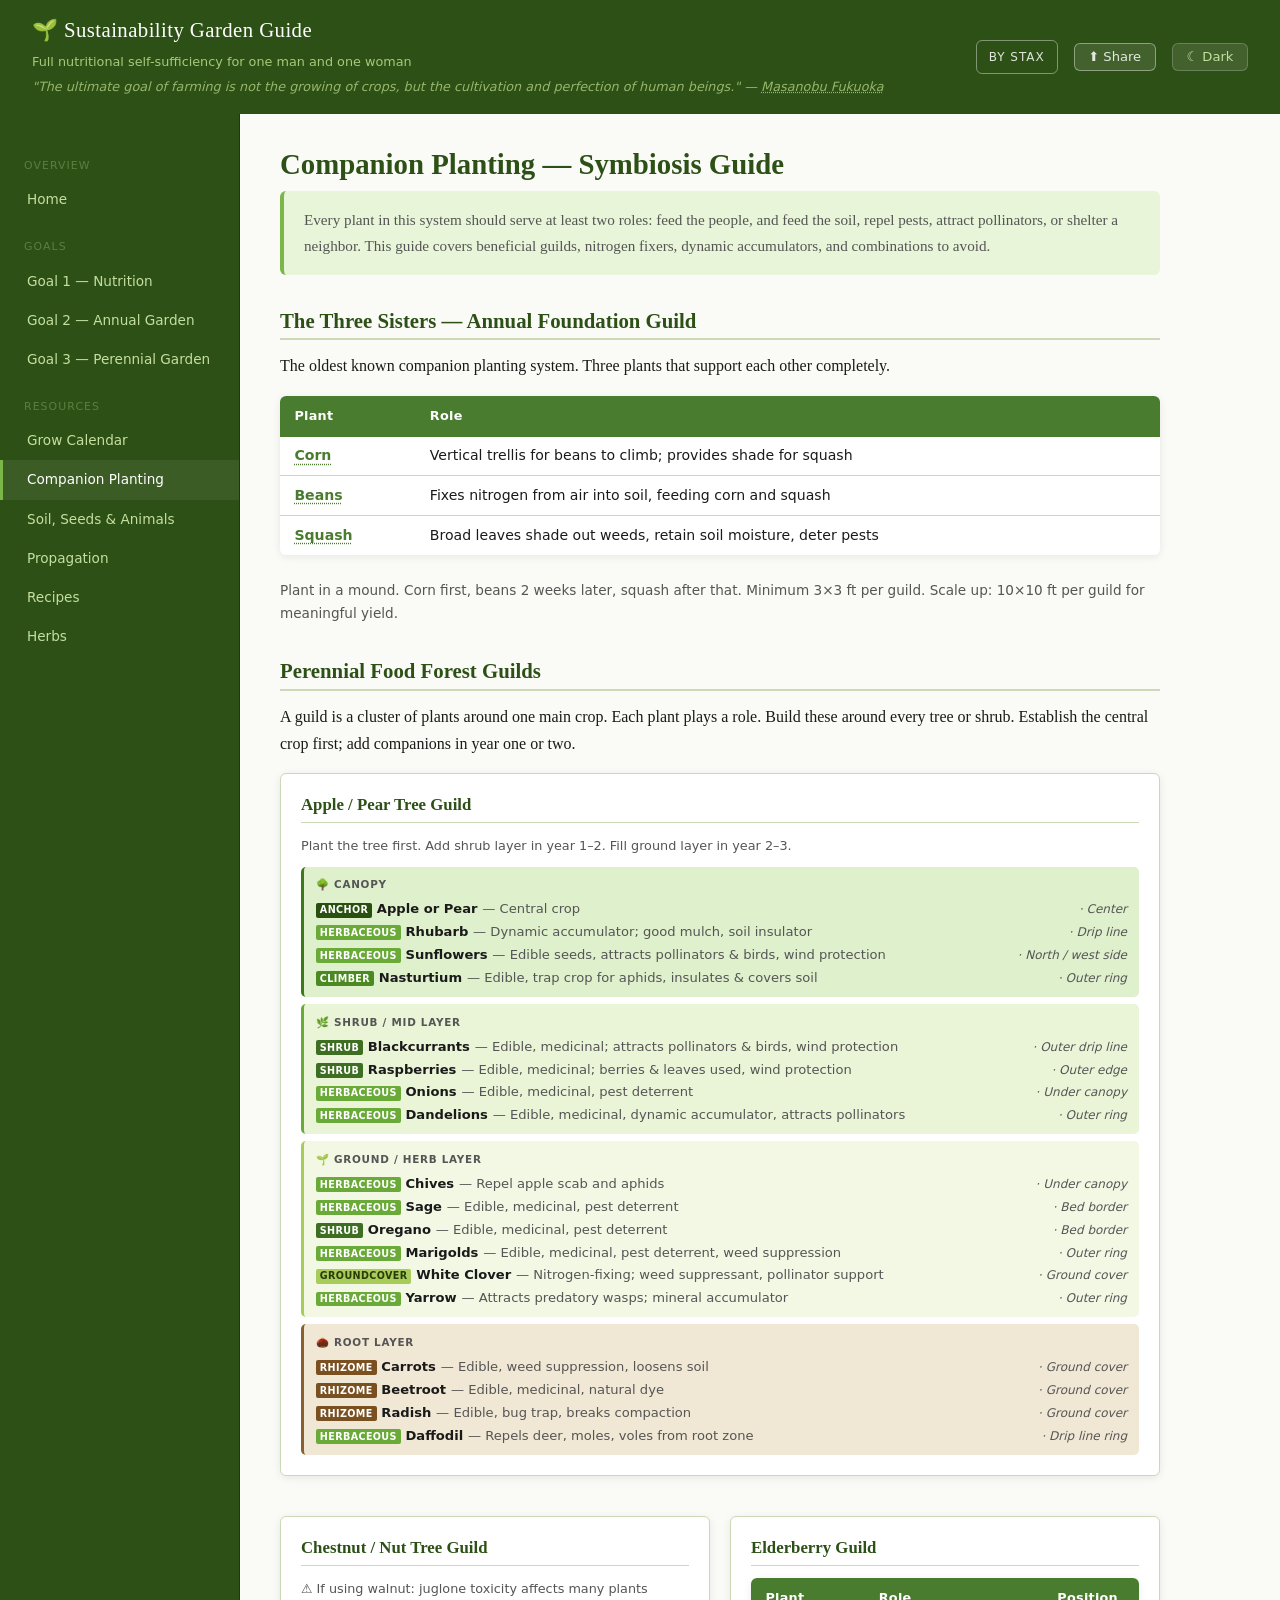
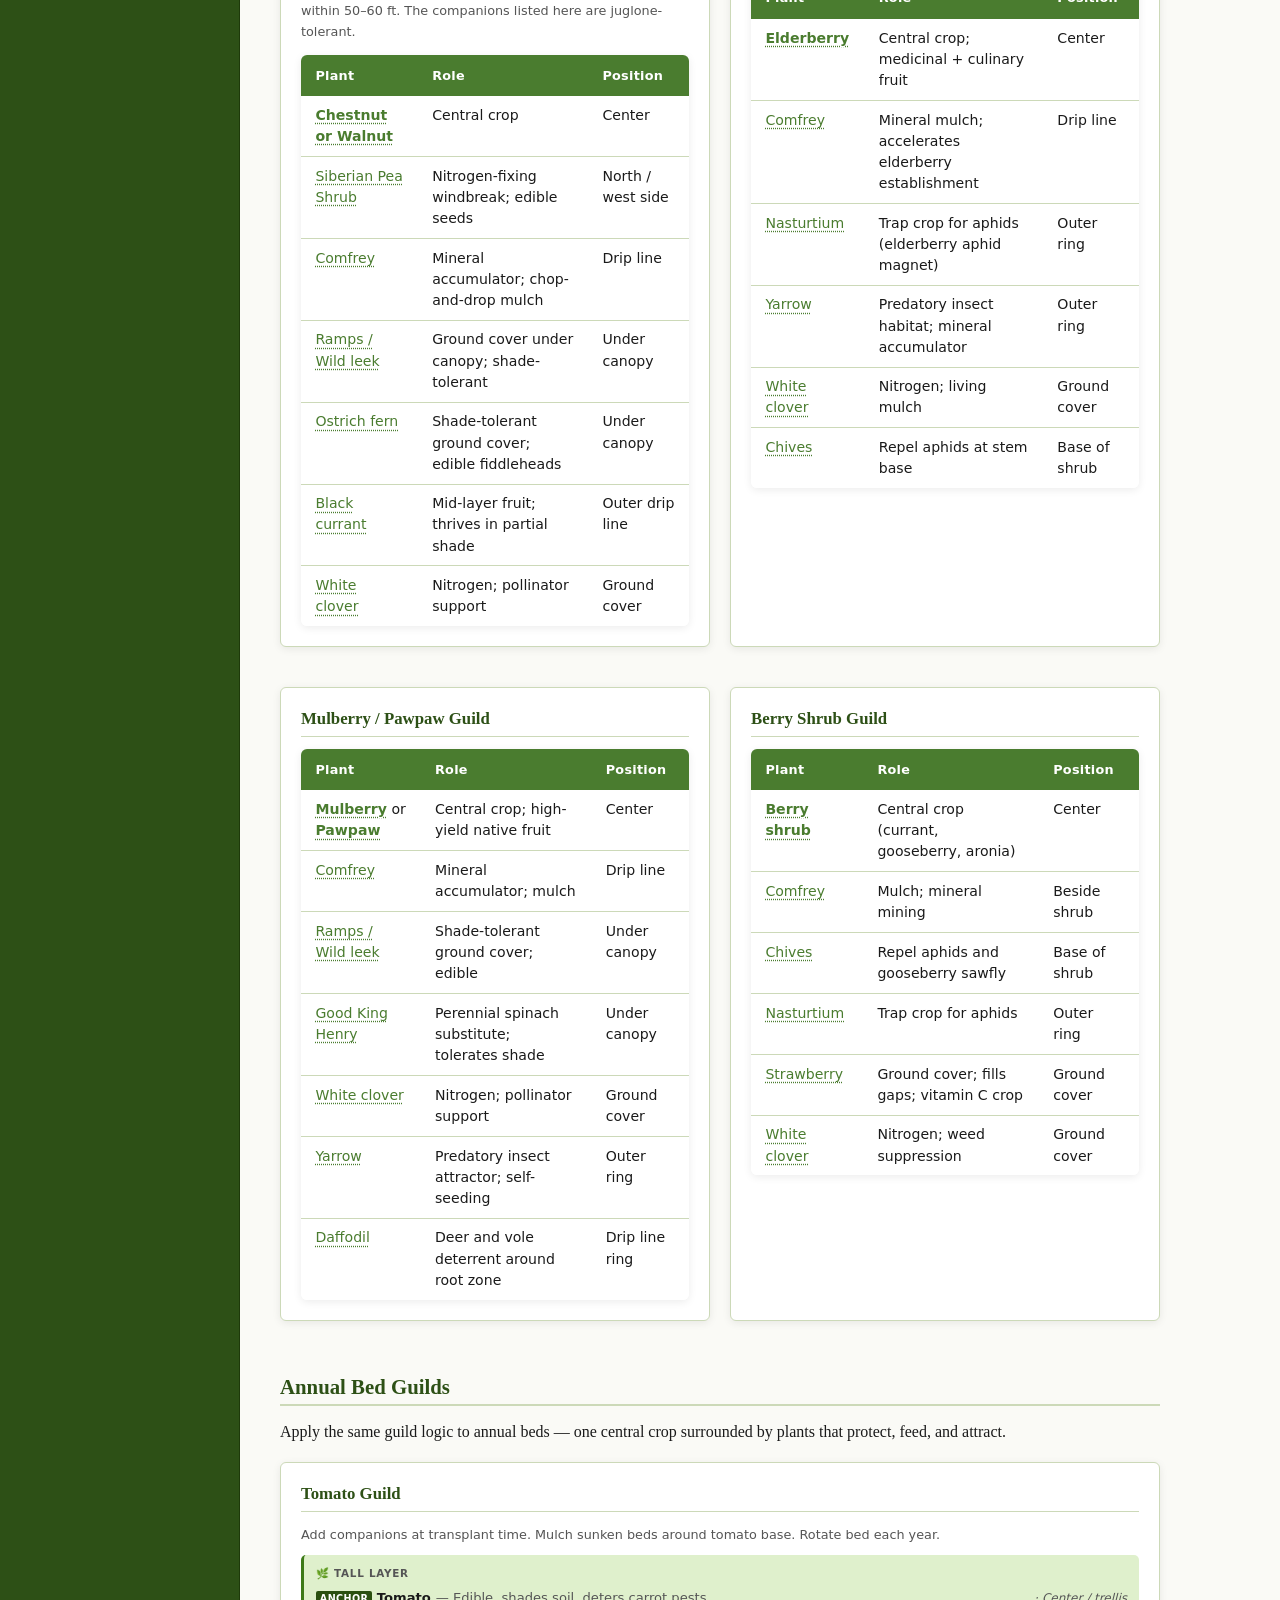
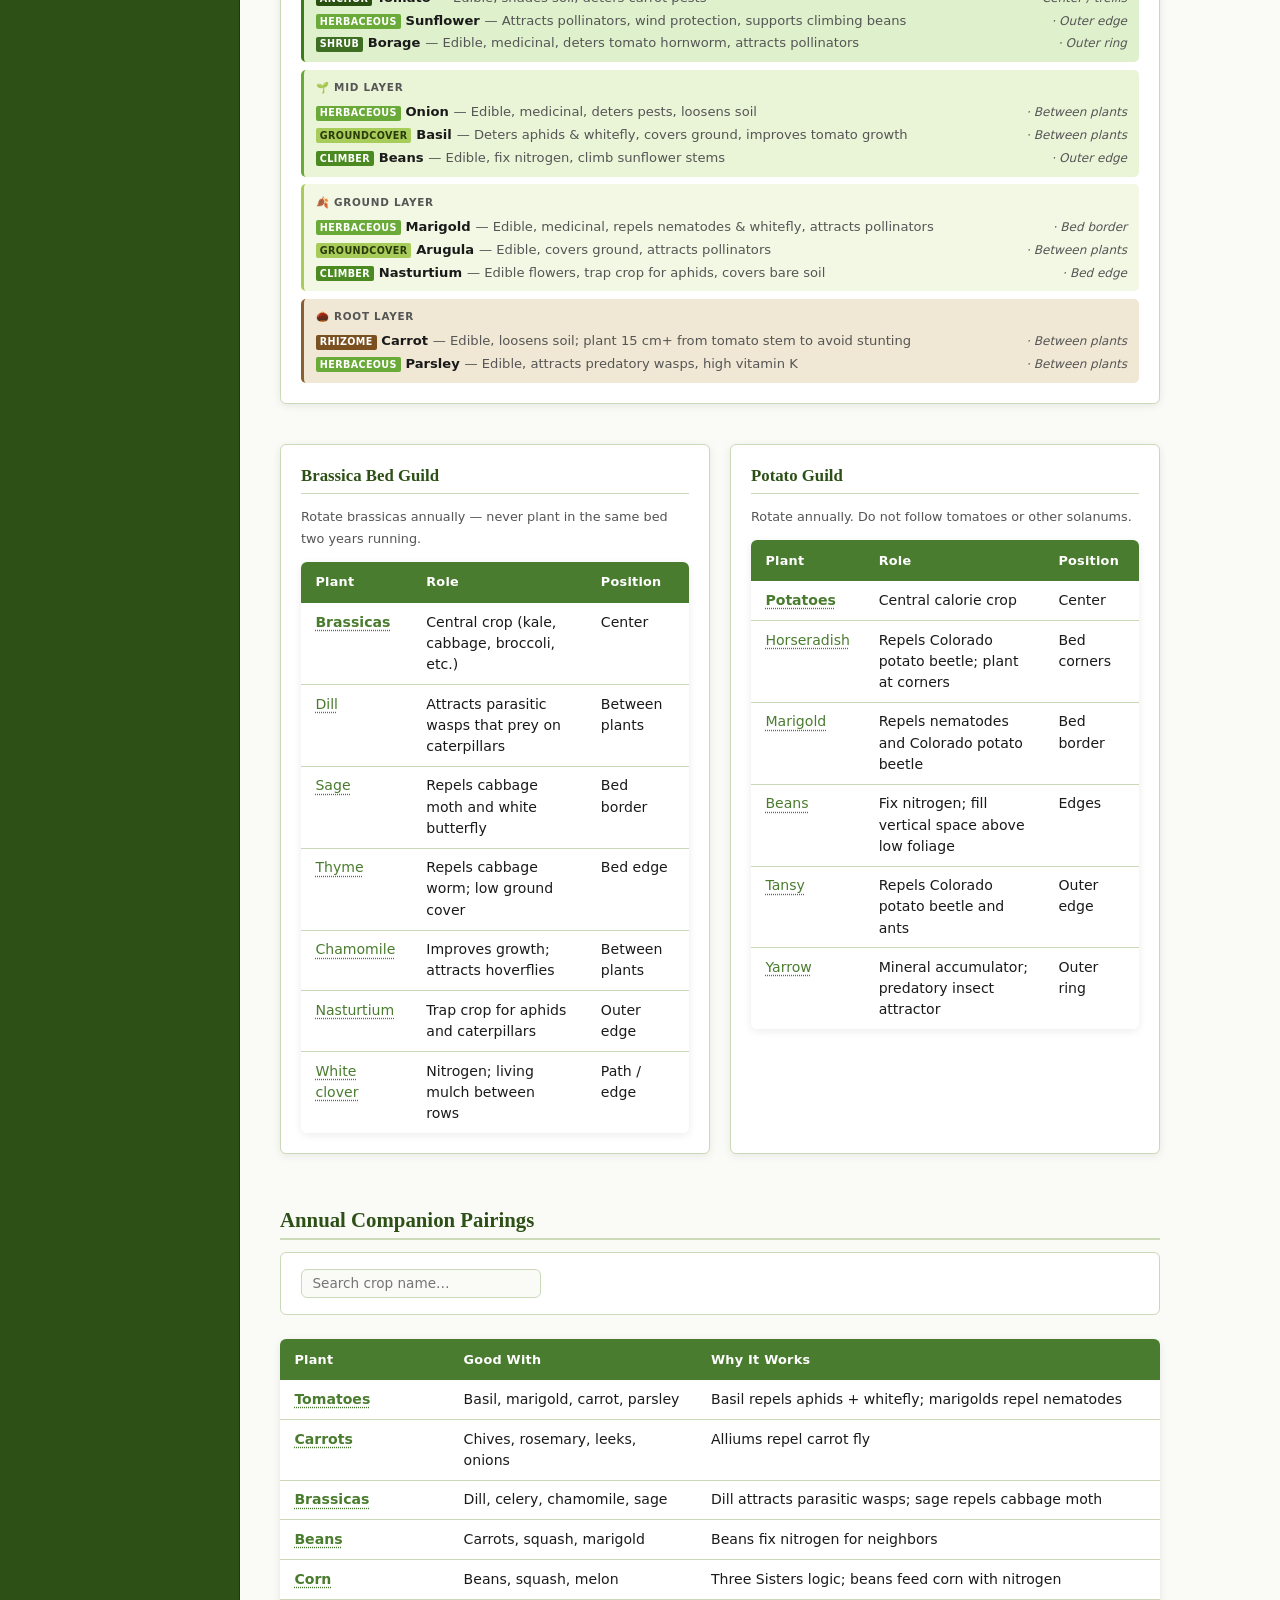
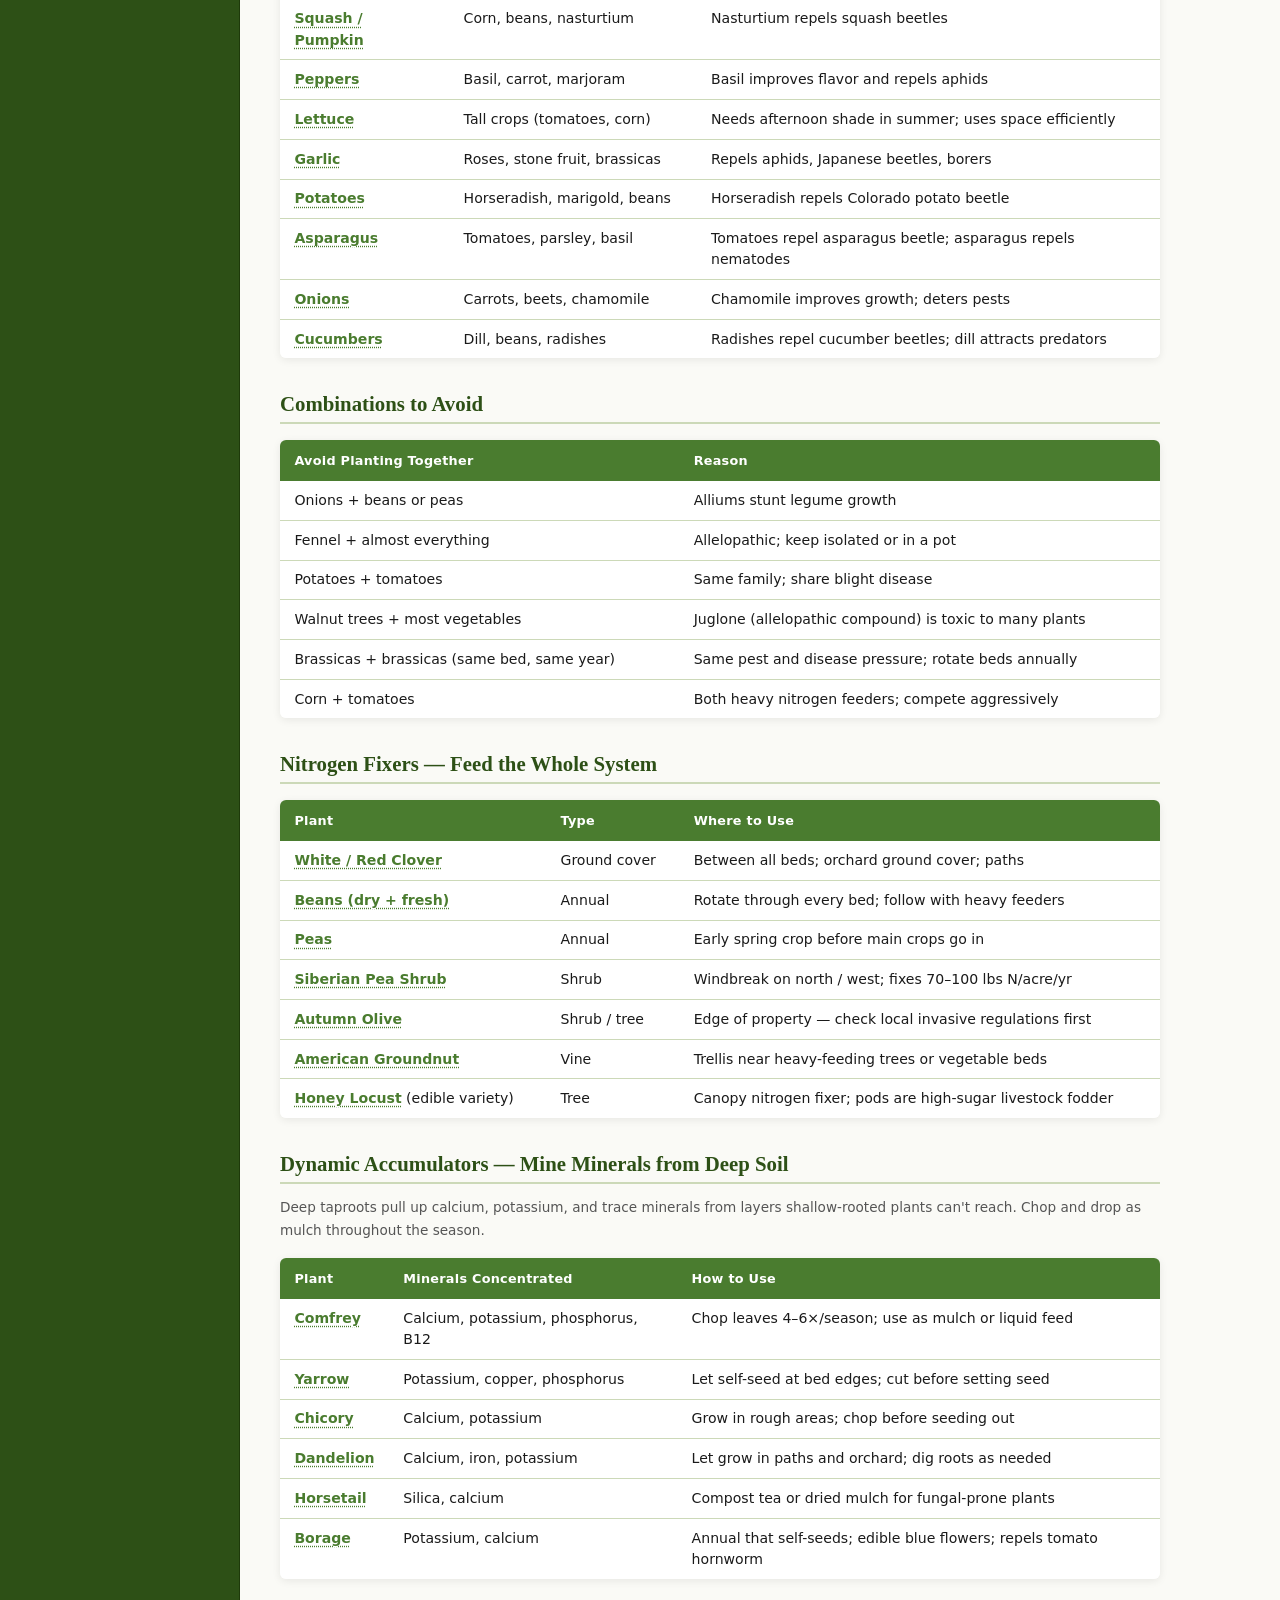
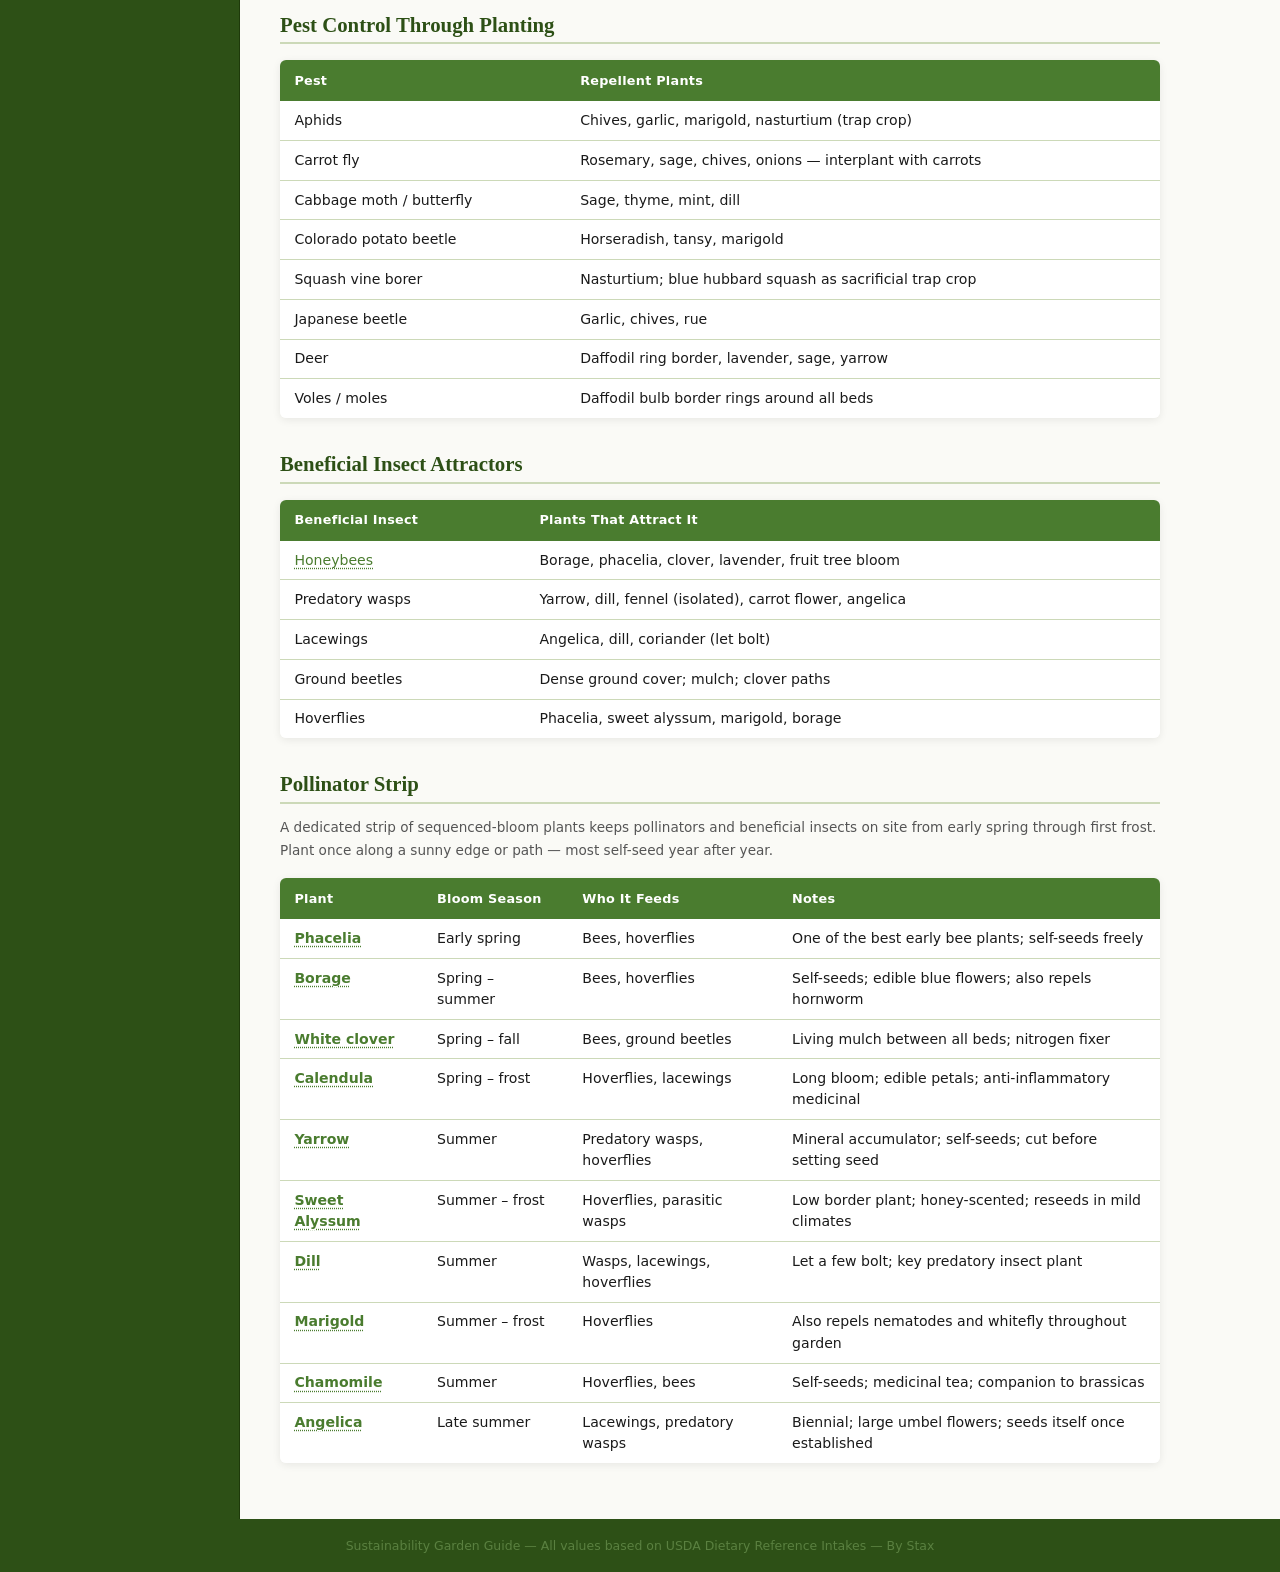
==== commit 98de9a11: "Fix guild layer card spacing — span full grid width Layered guild cards now span the full row so pla" ====
--- a/companion-planting.html
+++ b/companion-planting.html
@@ -40,6 +40,11 @@
       gap: 1.25rem;
     }
 
+    /* Layered guild cards span full width so text rows don't wrap */
+    .guild-card:has(.guild-layers) {
+      grid-column: 1 / -1;
+    }
+
     /* ── Guild layer layout ───────────────────────────────── */
     .guild-layers { margin-top: 0.5rem; }
 
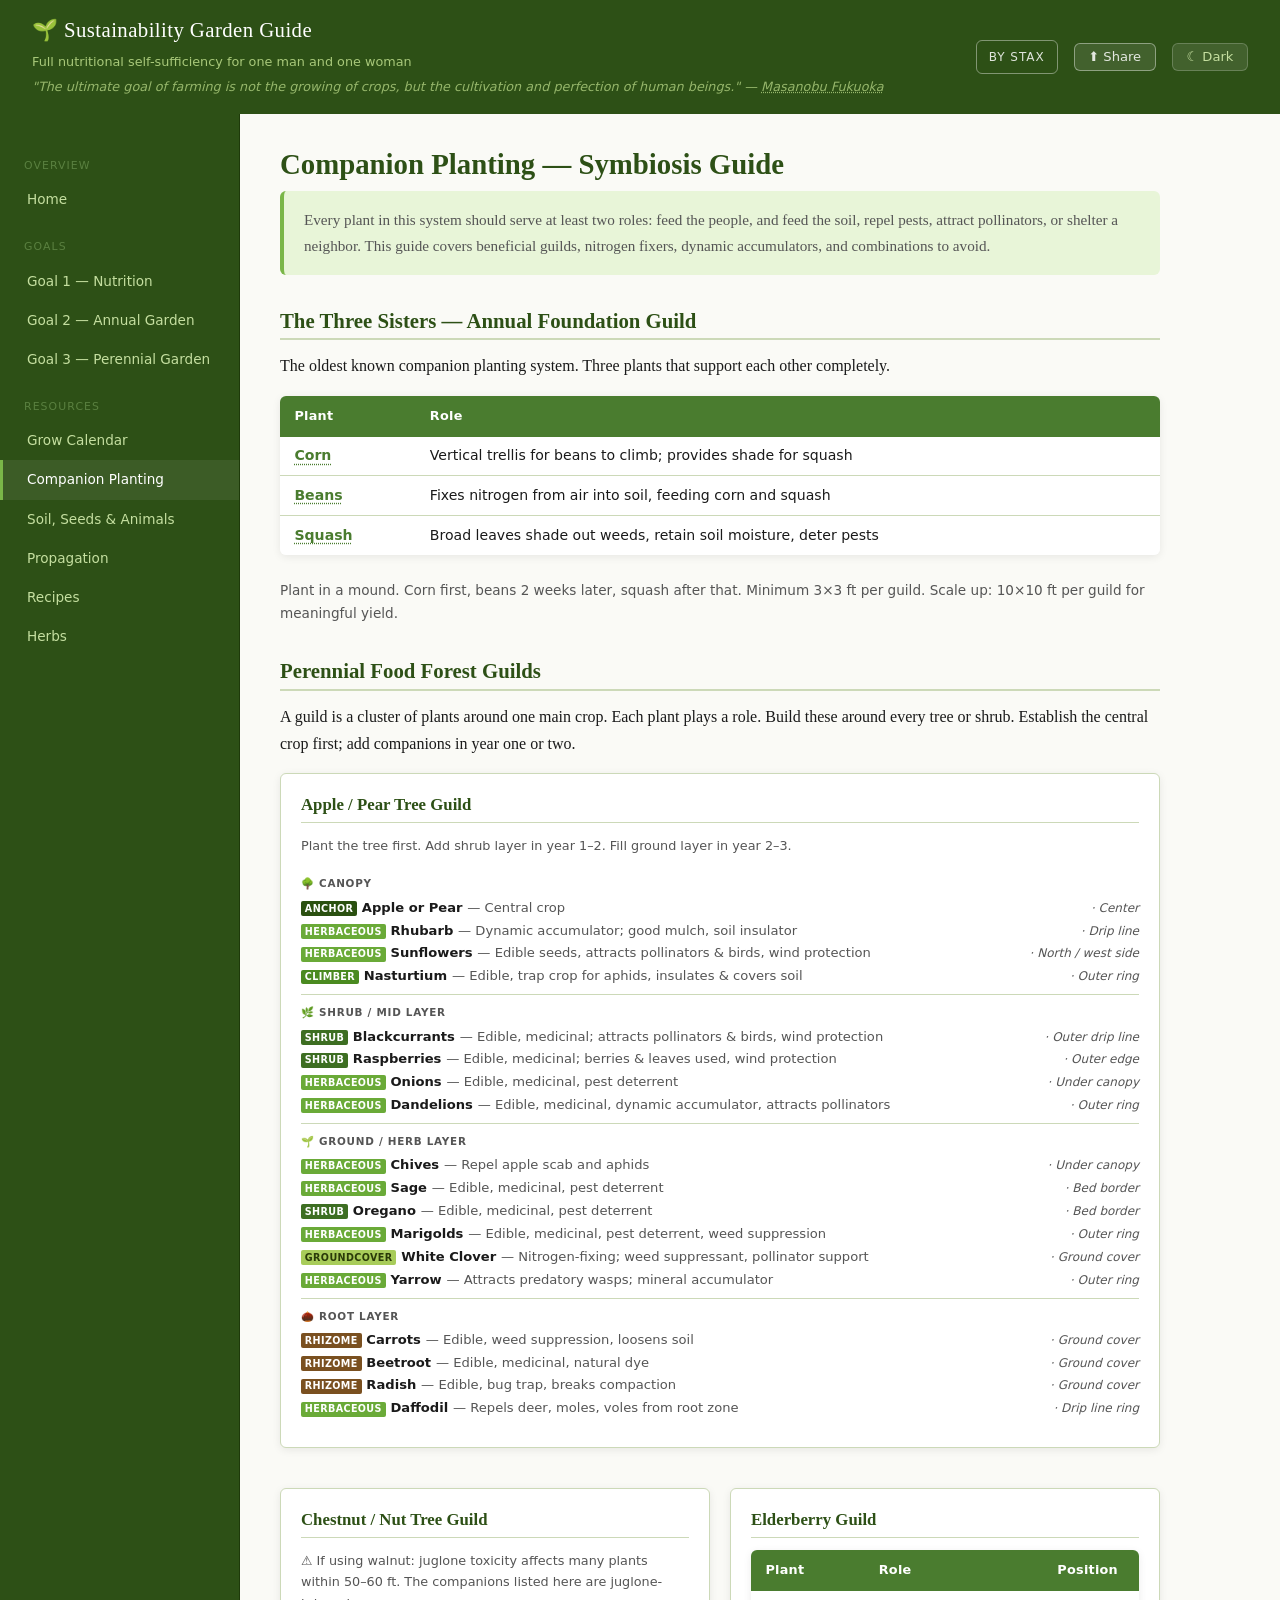
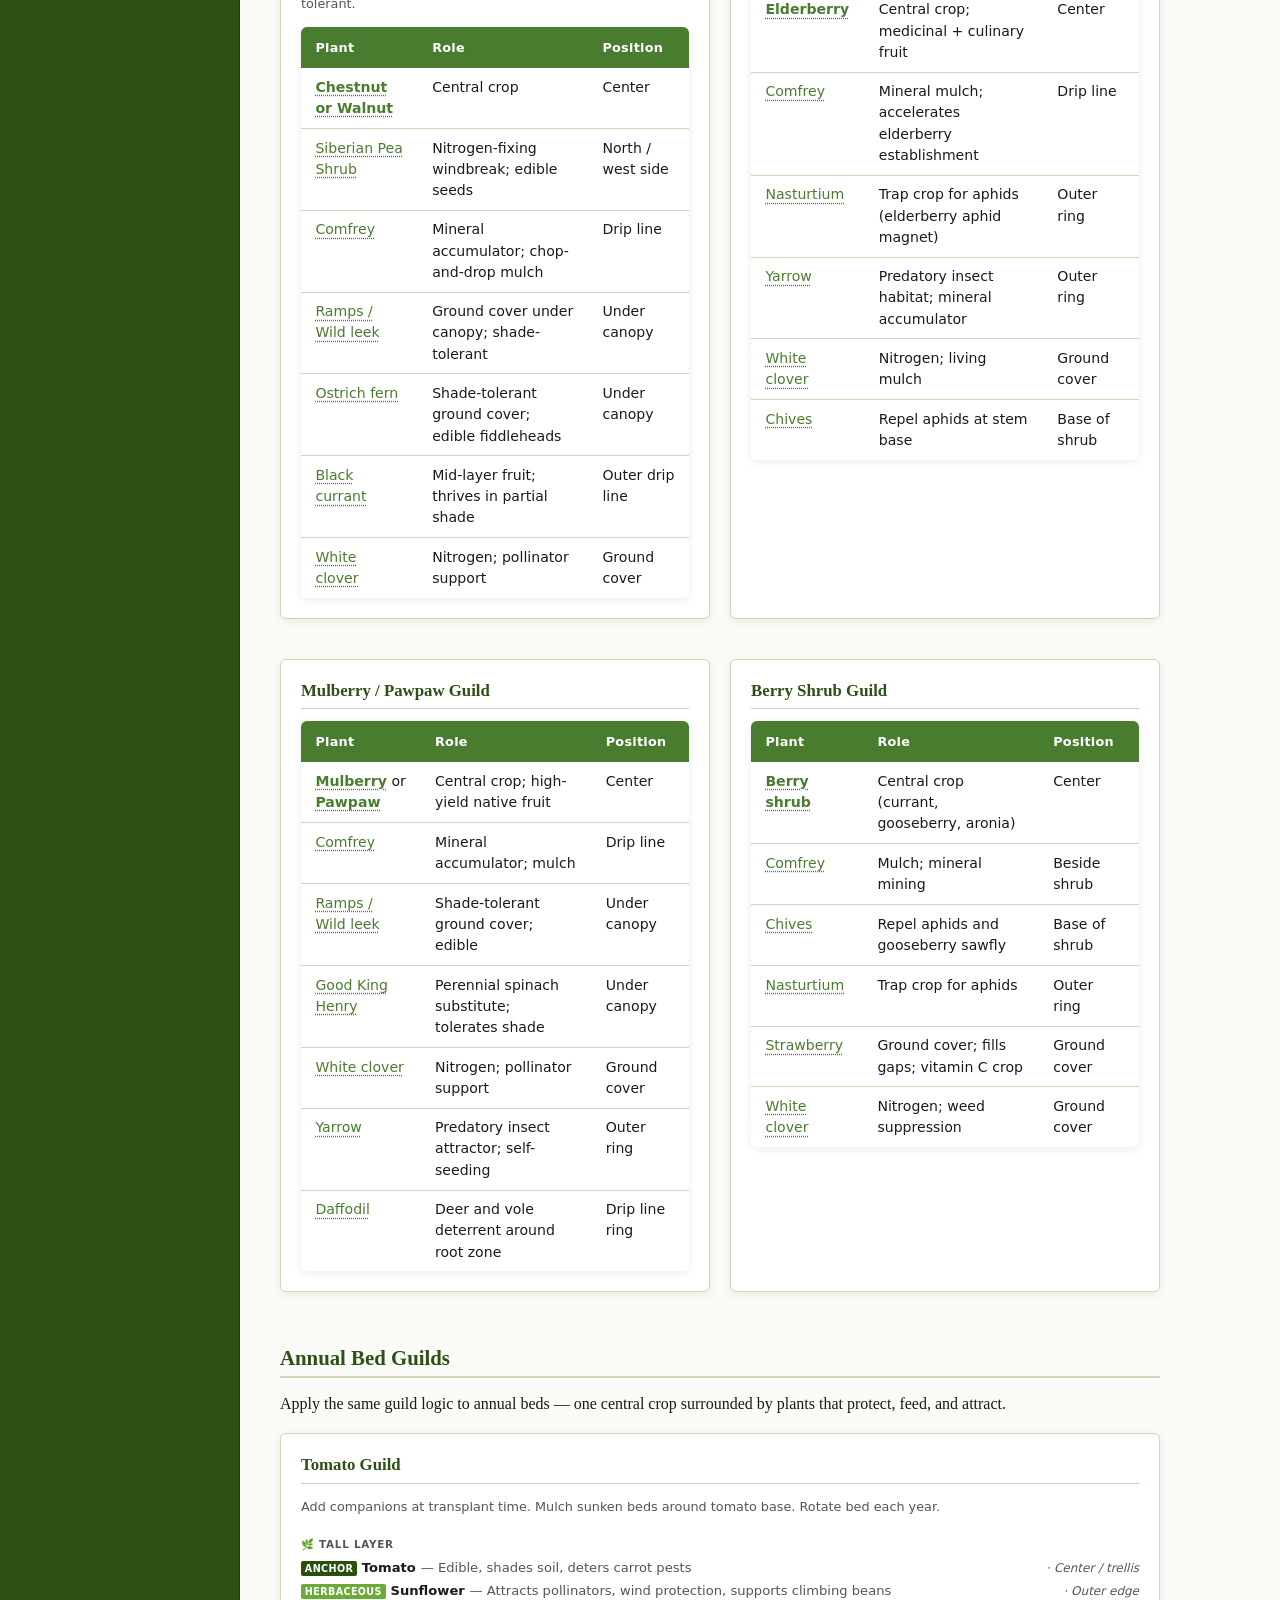
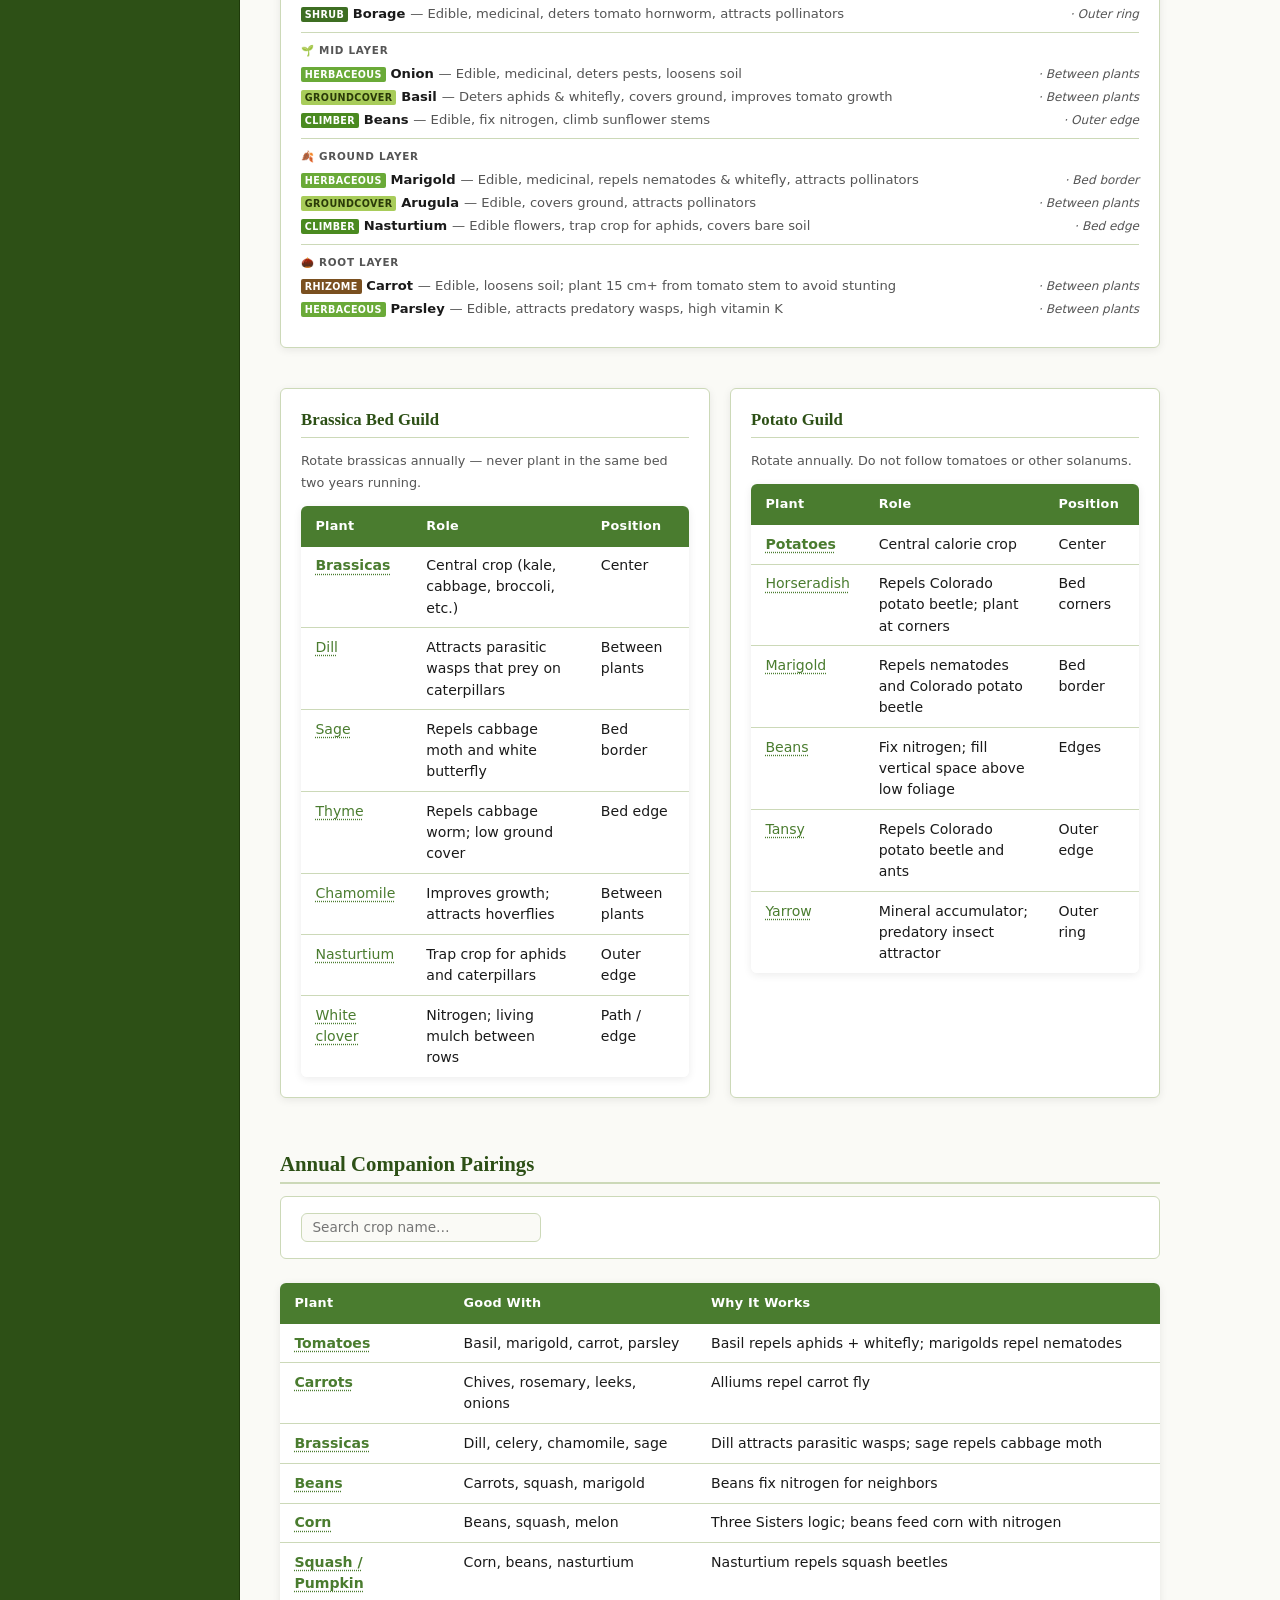
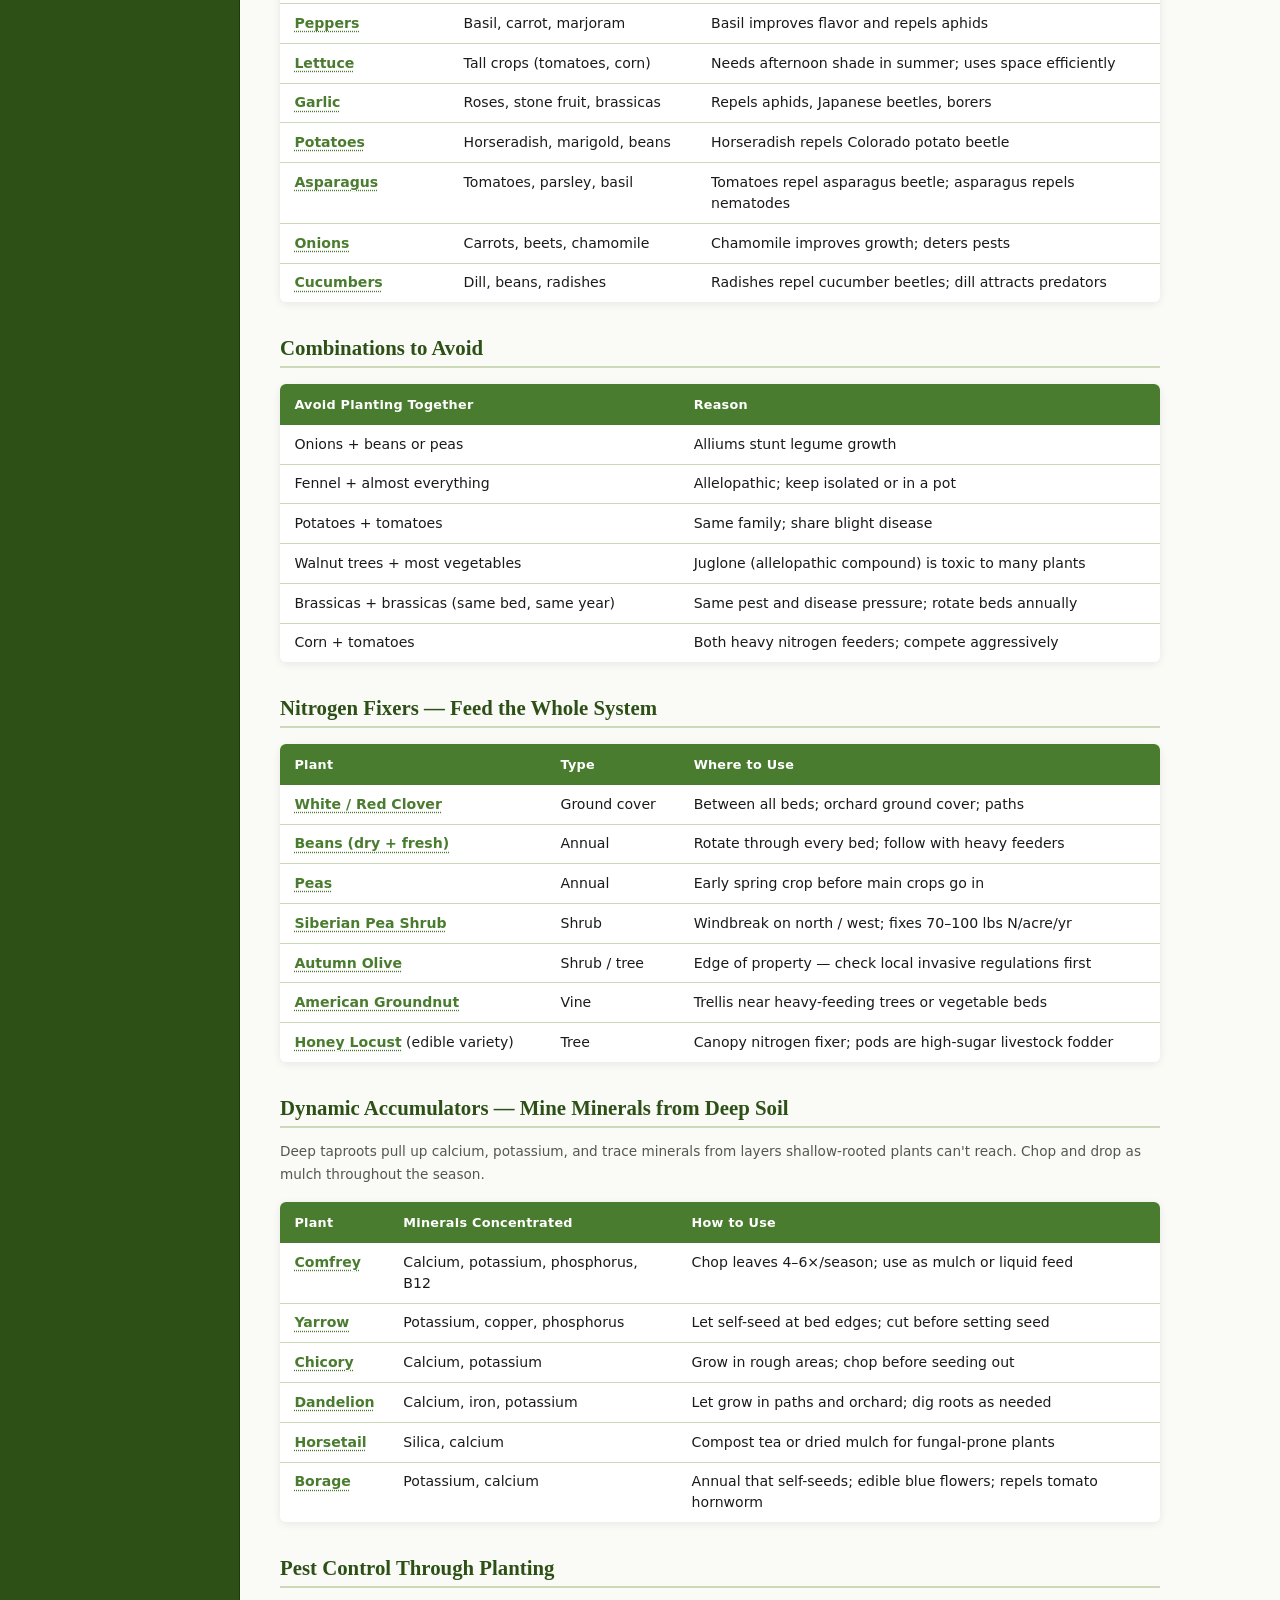
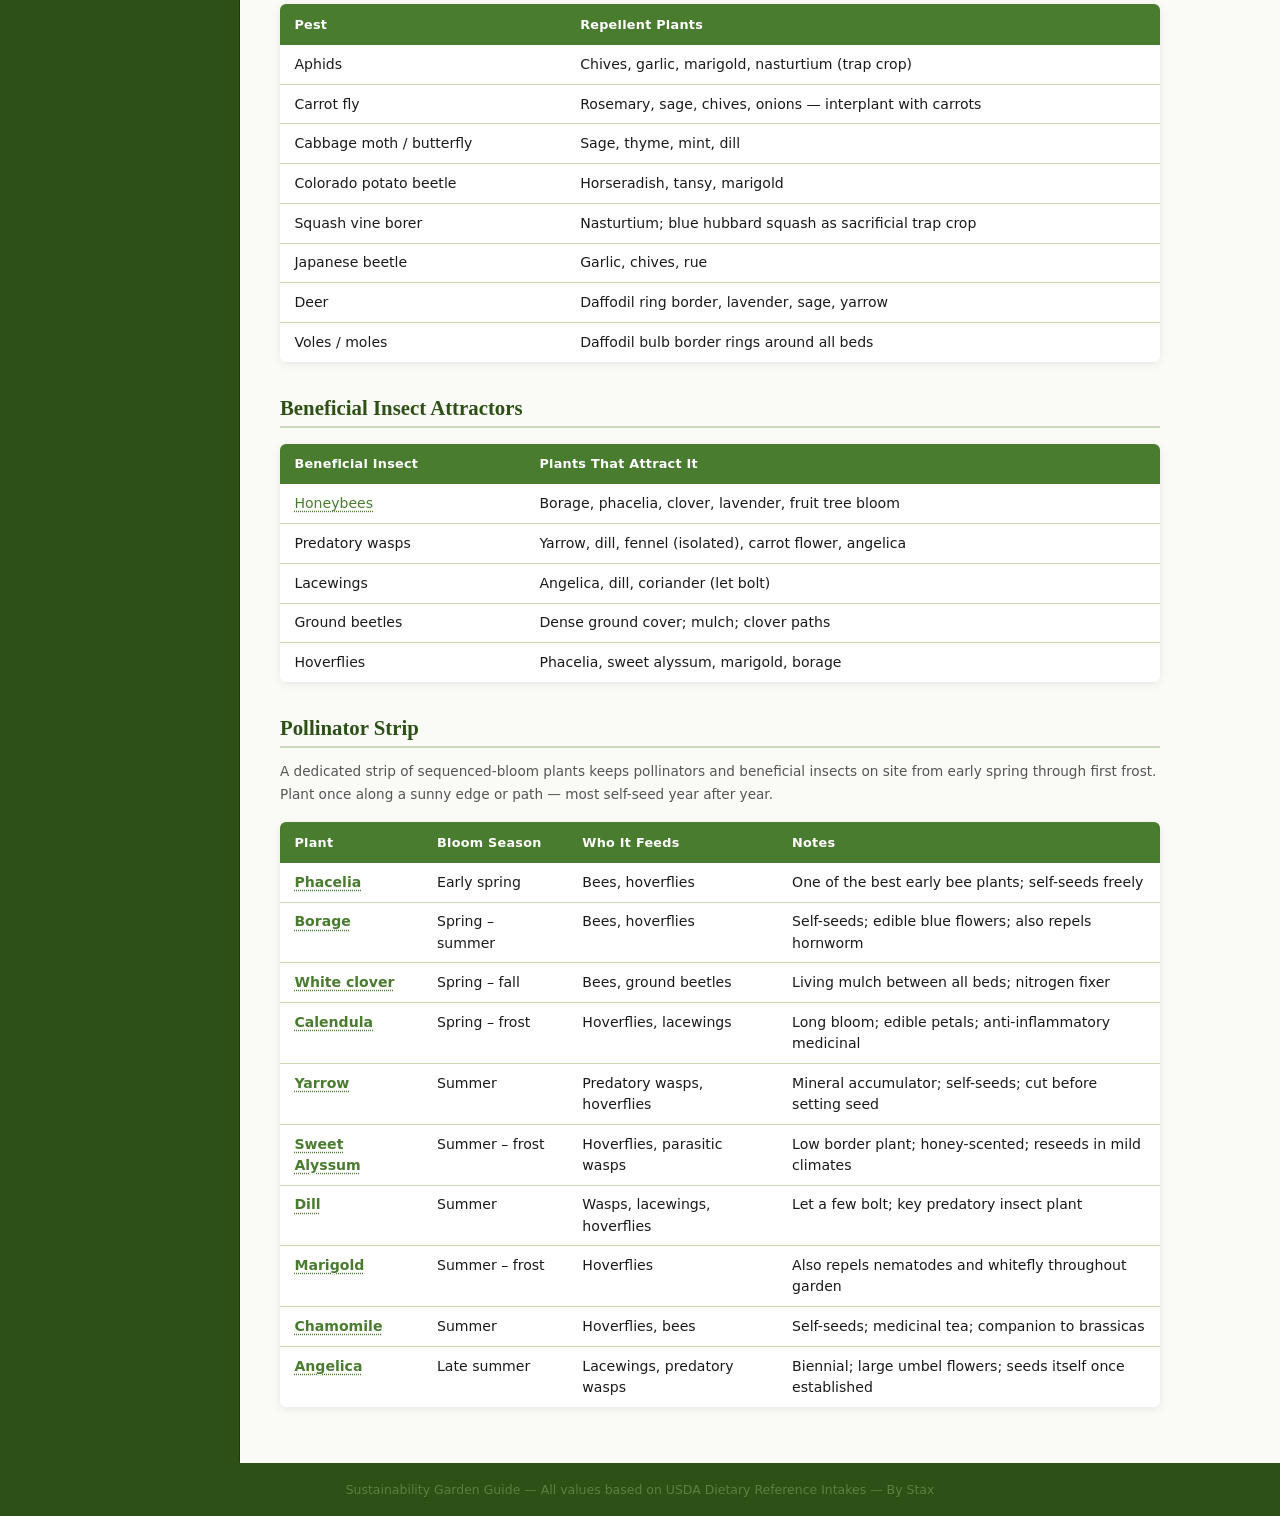
==== commit ce6a6018: "Restore visual confluence on guild layer cards Strips the heavy coloured layer band backgrounds; rep" ====
--- a/companion-planting.html
+++ b/companion-planting.html
@@ -46,24 +46,13 @@
     }
 
     /* ── Guild layer layout ───────────────────────────────── */
-    .guild-layers { margin-top: 0.5rem; }
+    .guild-layers { margin-top: 0.25rem; }
 
     .guild-layer {
-      border-radius: 5px;
-      padding: 0.6rem 0.75rem;
-      margin-bottom: 0.45rem;
-    }
-    .guild-layer:last-child { margin-bottom: 0; }
-
-    .layer-tall     { background: #dff0cc; border-left: 3px solid #3d7a18; }
-    .layer-mid      { background: #eaf5d8; border-left: 3px solid #6aaa38; }
-    .layer-ground   { background: #f3f8e4; border-left: 3px solid #a8cc5a; }
-    .layer-root     { background: #f0e8d4; border-left: 3px solid #8a6030; }
-
-    [data-theme="dark"] .layer-tall    { background: #1c3a0c; border-left-color: #5a9a28; }
-    [data-theme="dark"] .layer-mid     { background: #192e0c; border-left-color: #6aaa40; }
-    [data-theme="dark"] .layer-ground  { background: #1c2c0c; border-left-color: #8aaa50; }
-    [data-theme="dark"] .layer-root    { background: #261c0a; border-left-color: #7a5828; }
+      padding: 0.55rem 0;
+      border-top: 1px solid var(--border);
+    }
+    .guild-layer:first-child { border-top: none; }
 
     .layer-title {
       font-family: var(--font-ui);
@@ -72,7 +61,7 @@
       text-transform: uppercase;
       letter-spacing: 0.07em;
       color: var(--text-muted);
-      margin-bottom: 0.4rem;
+      margin-bottom: 0.35rem;
     }
 
     .layer-plants {
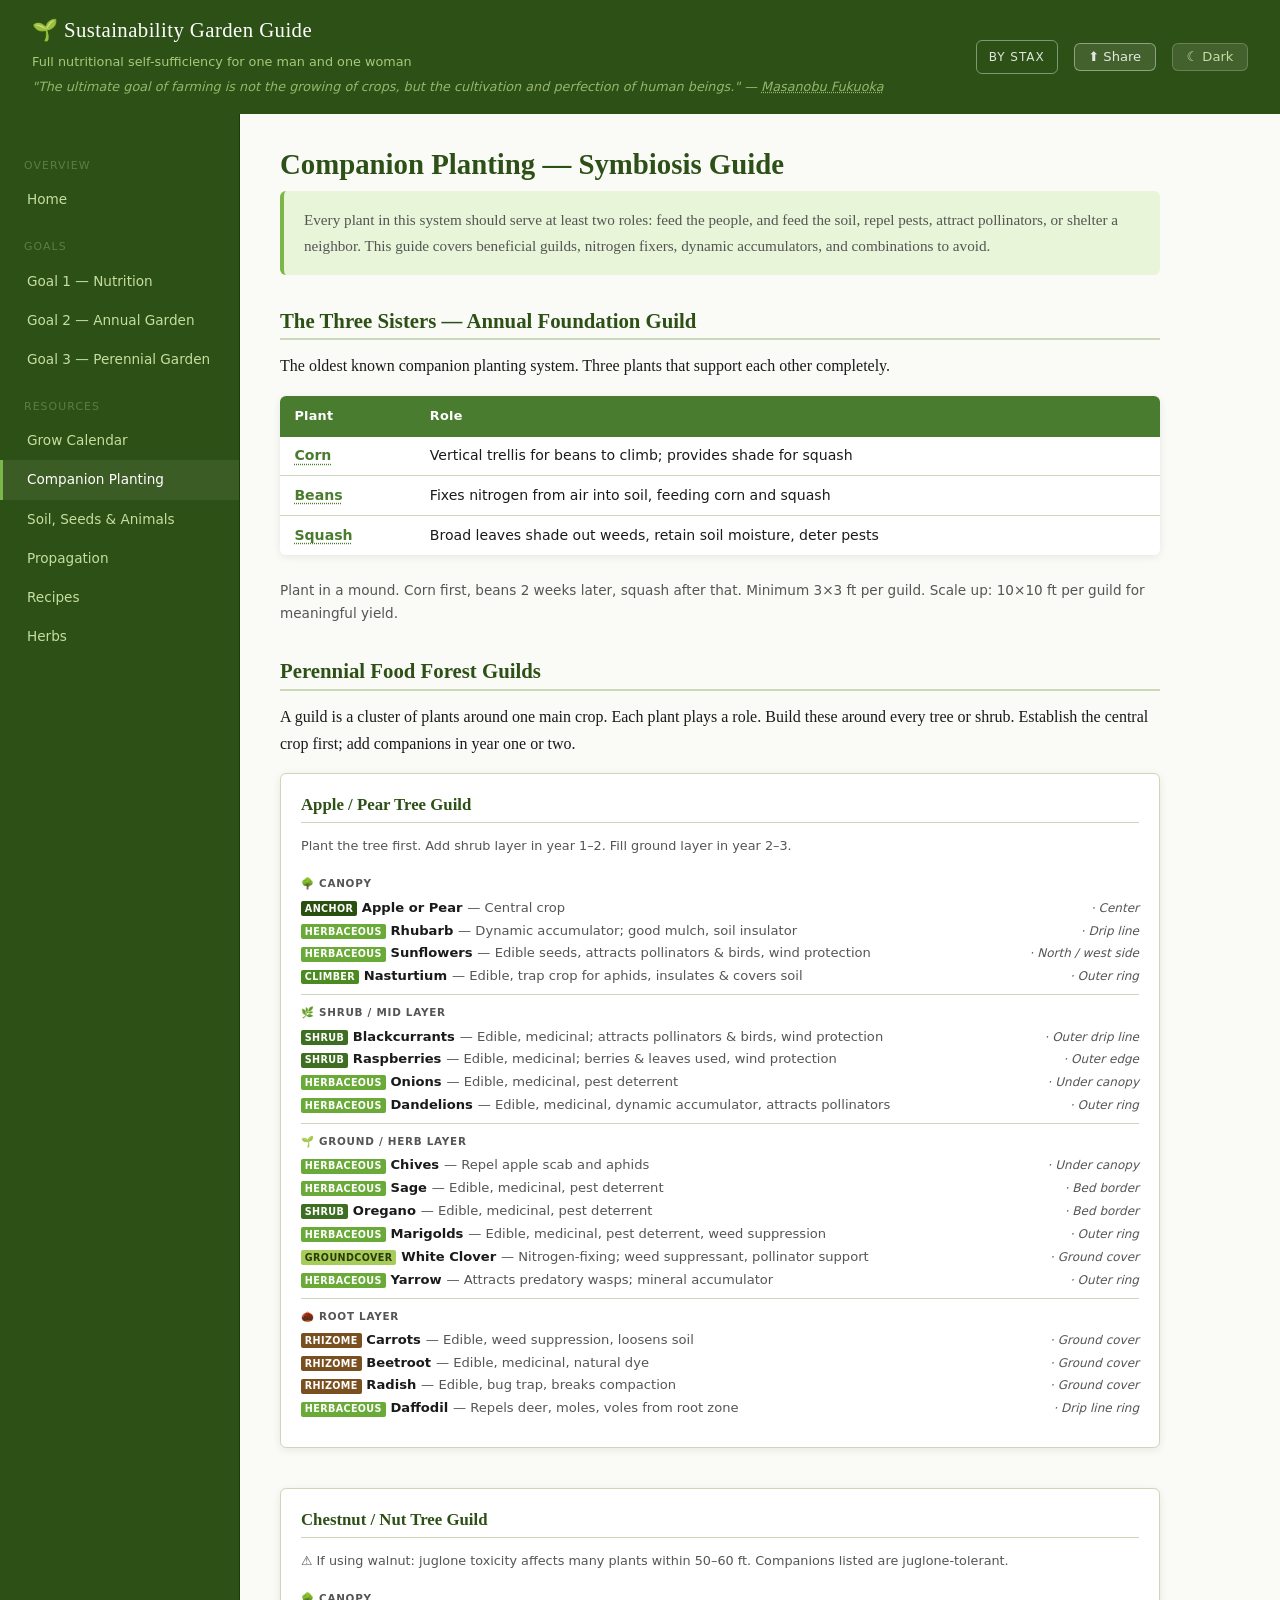
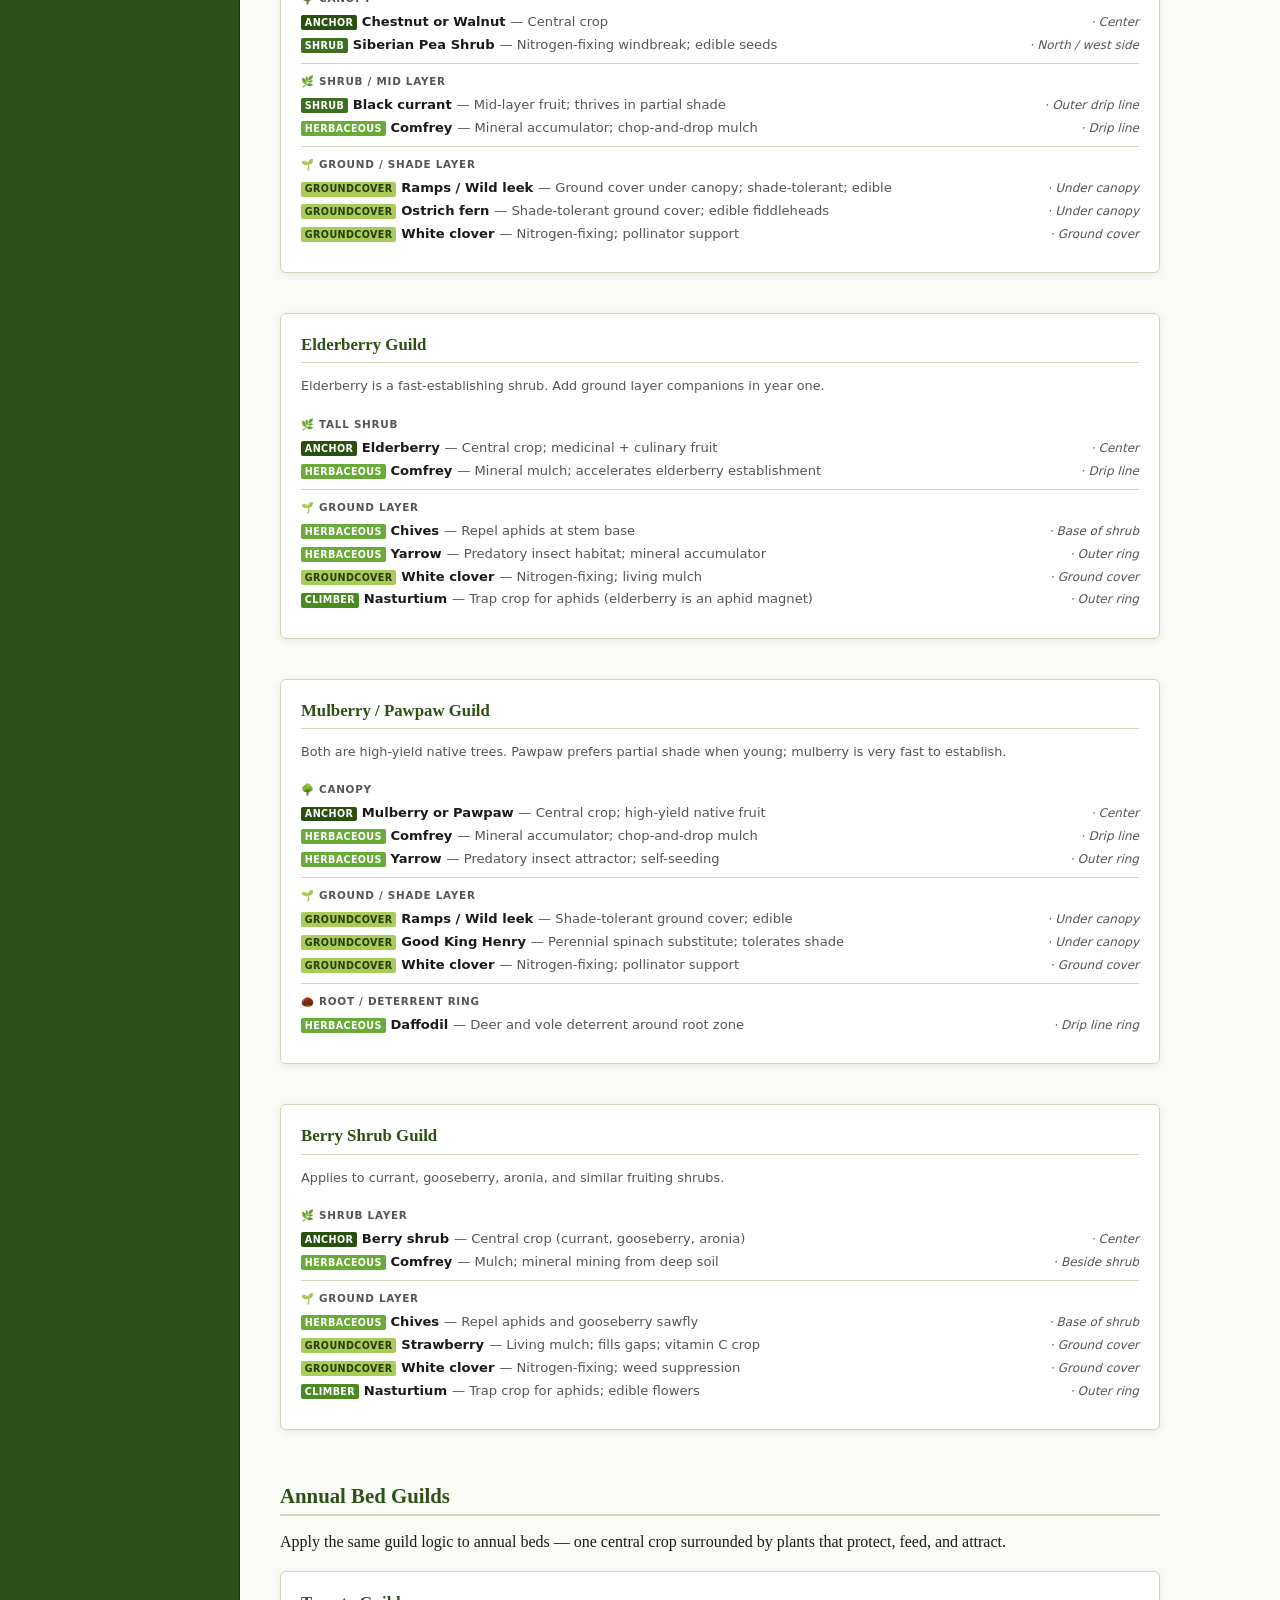
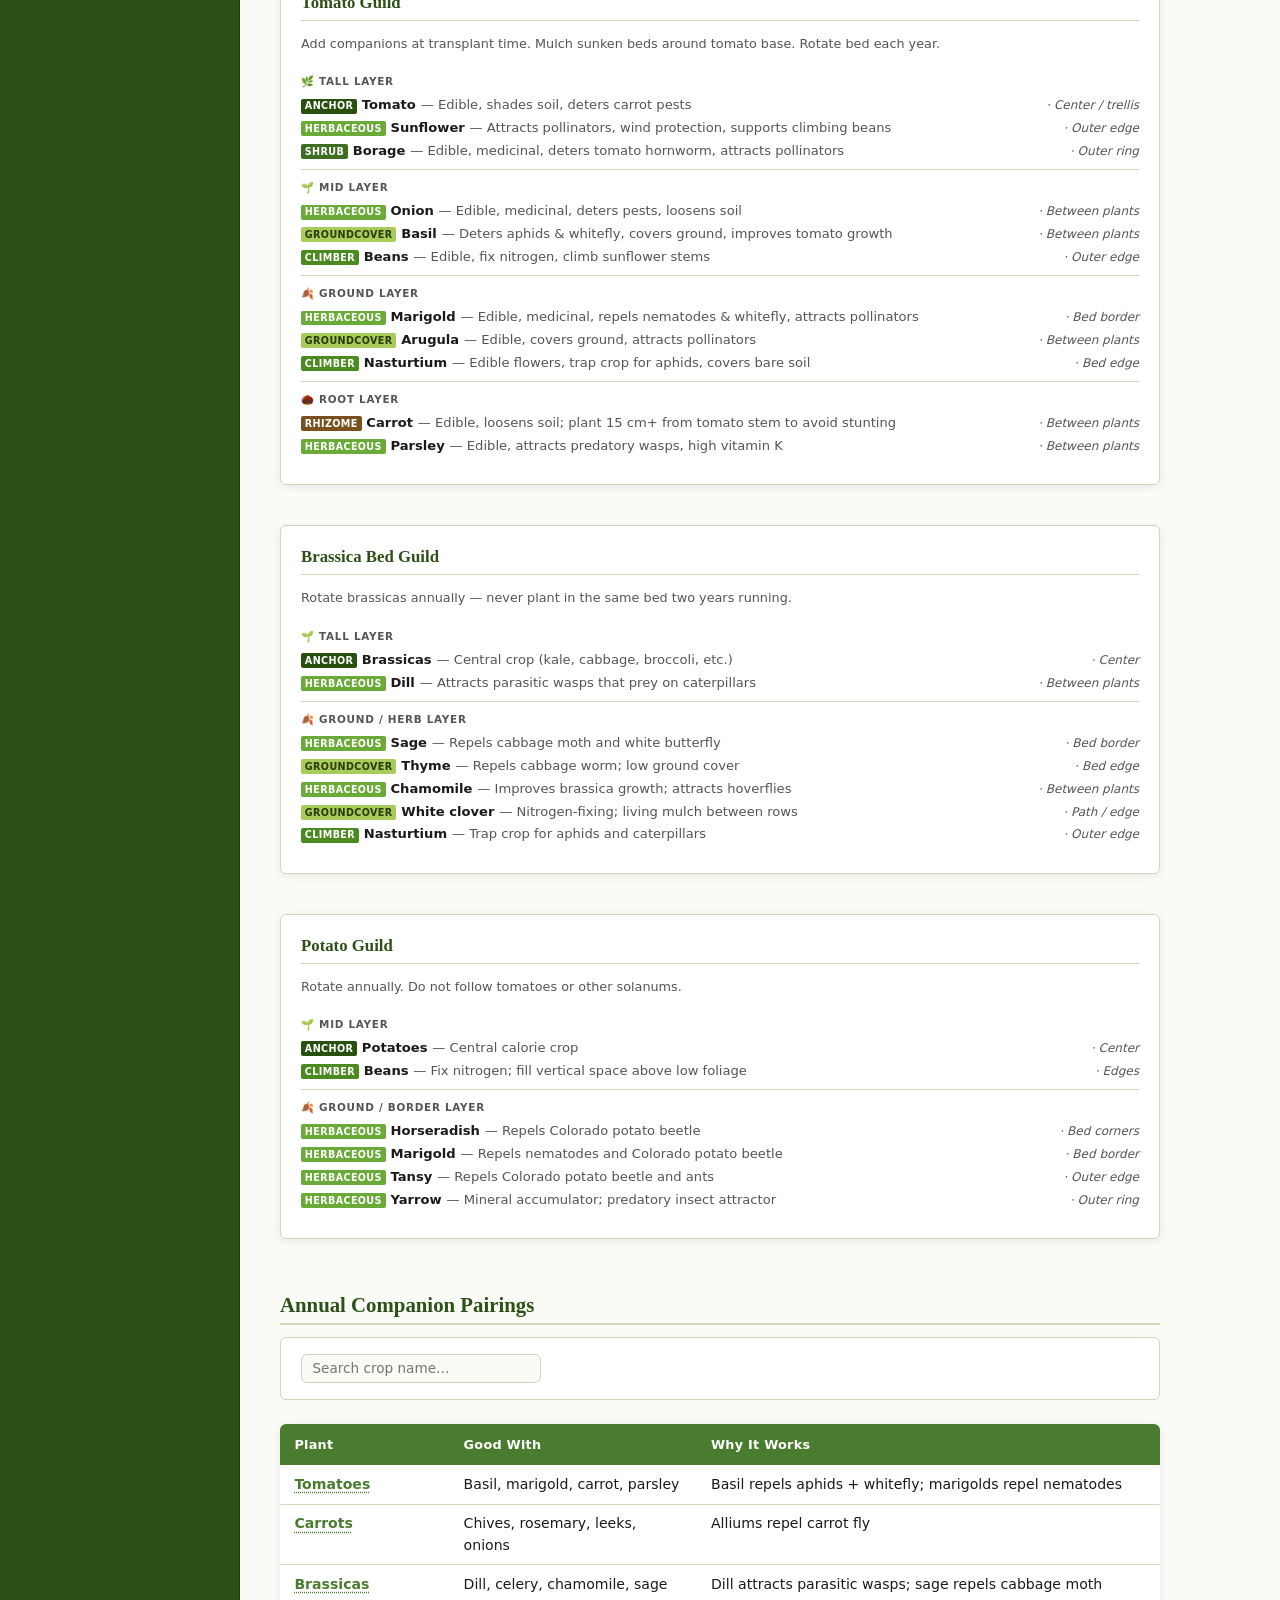
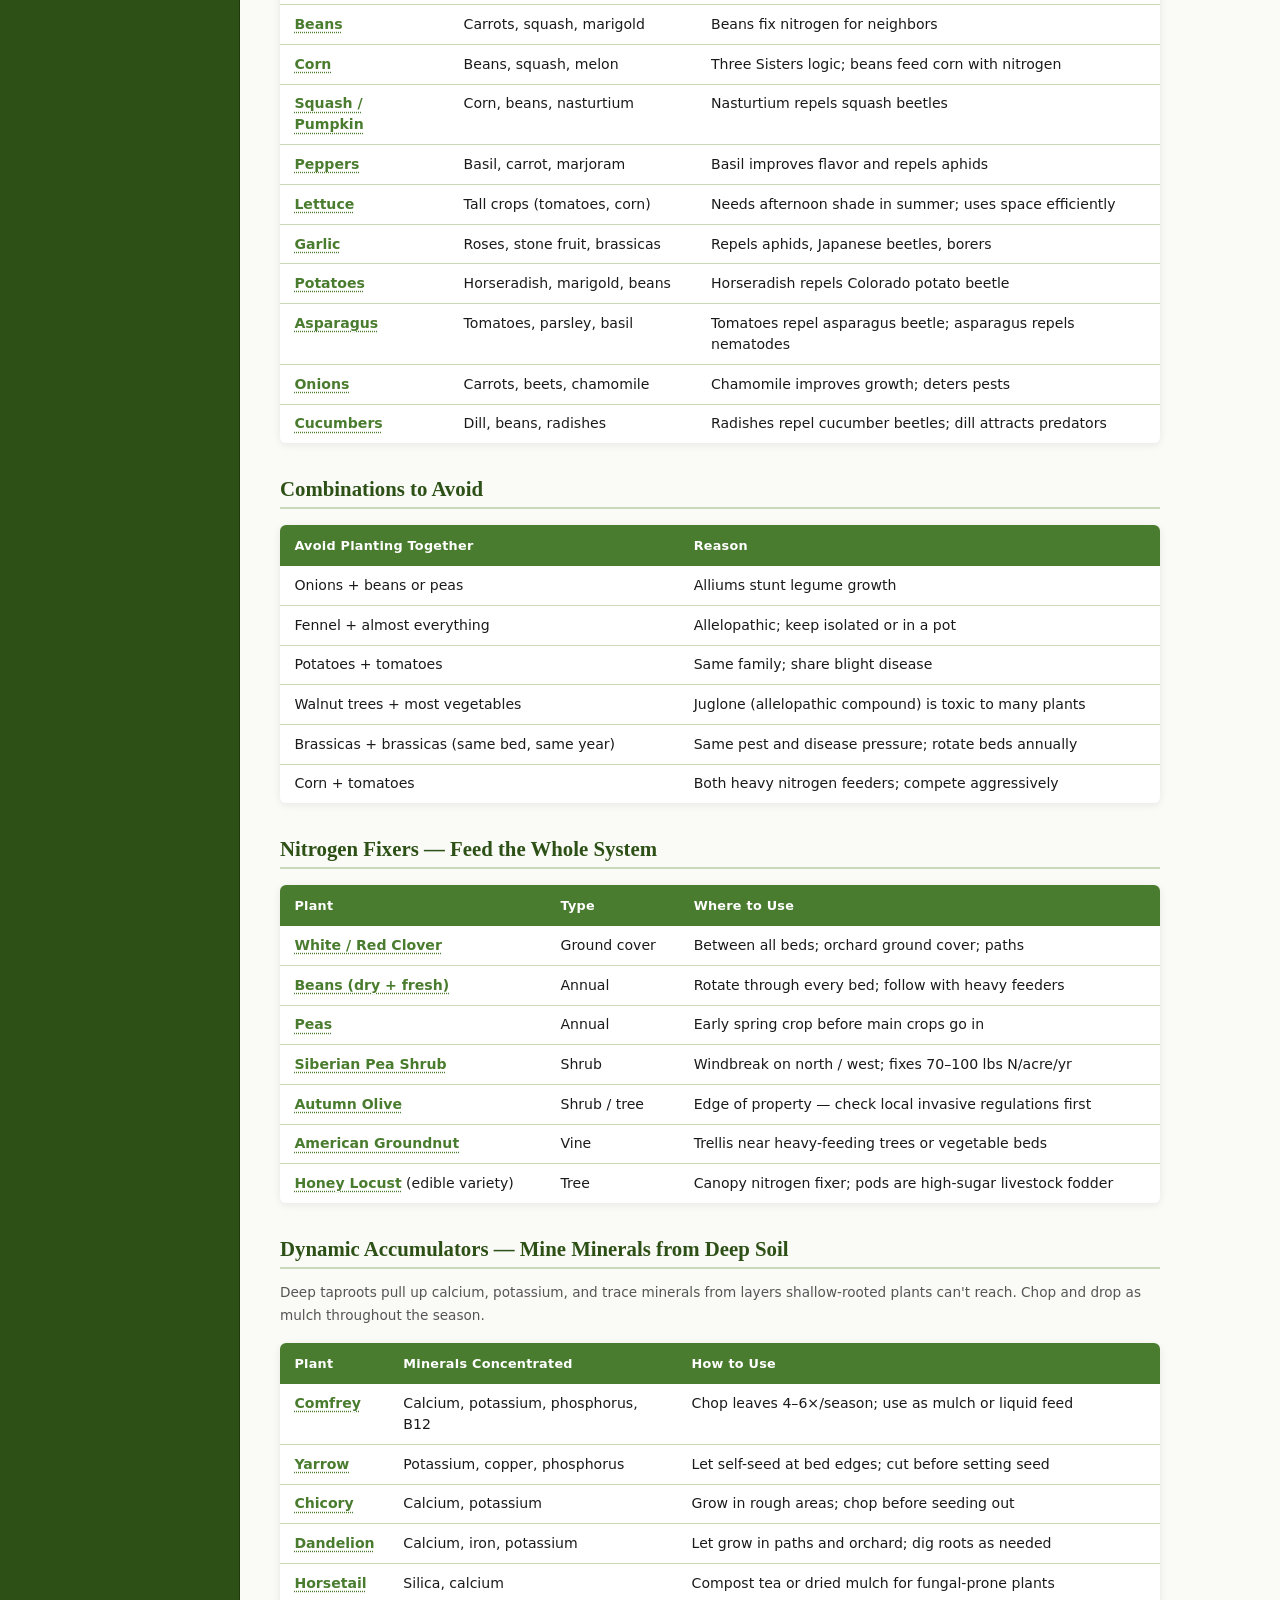
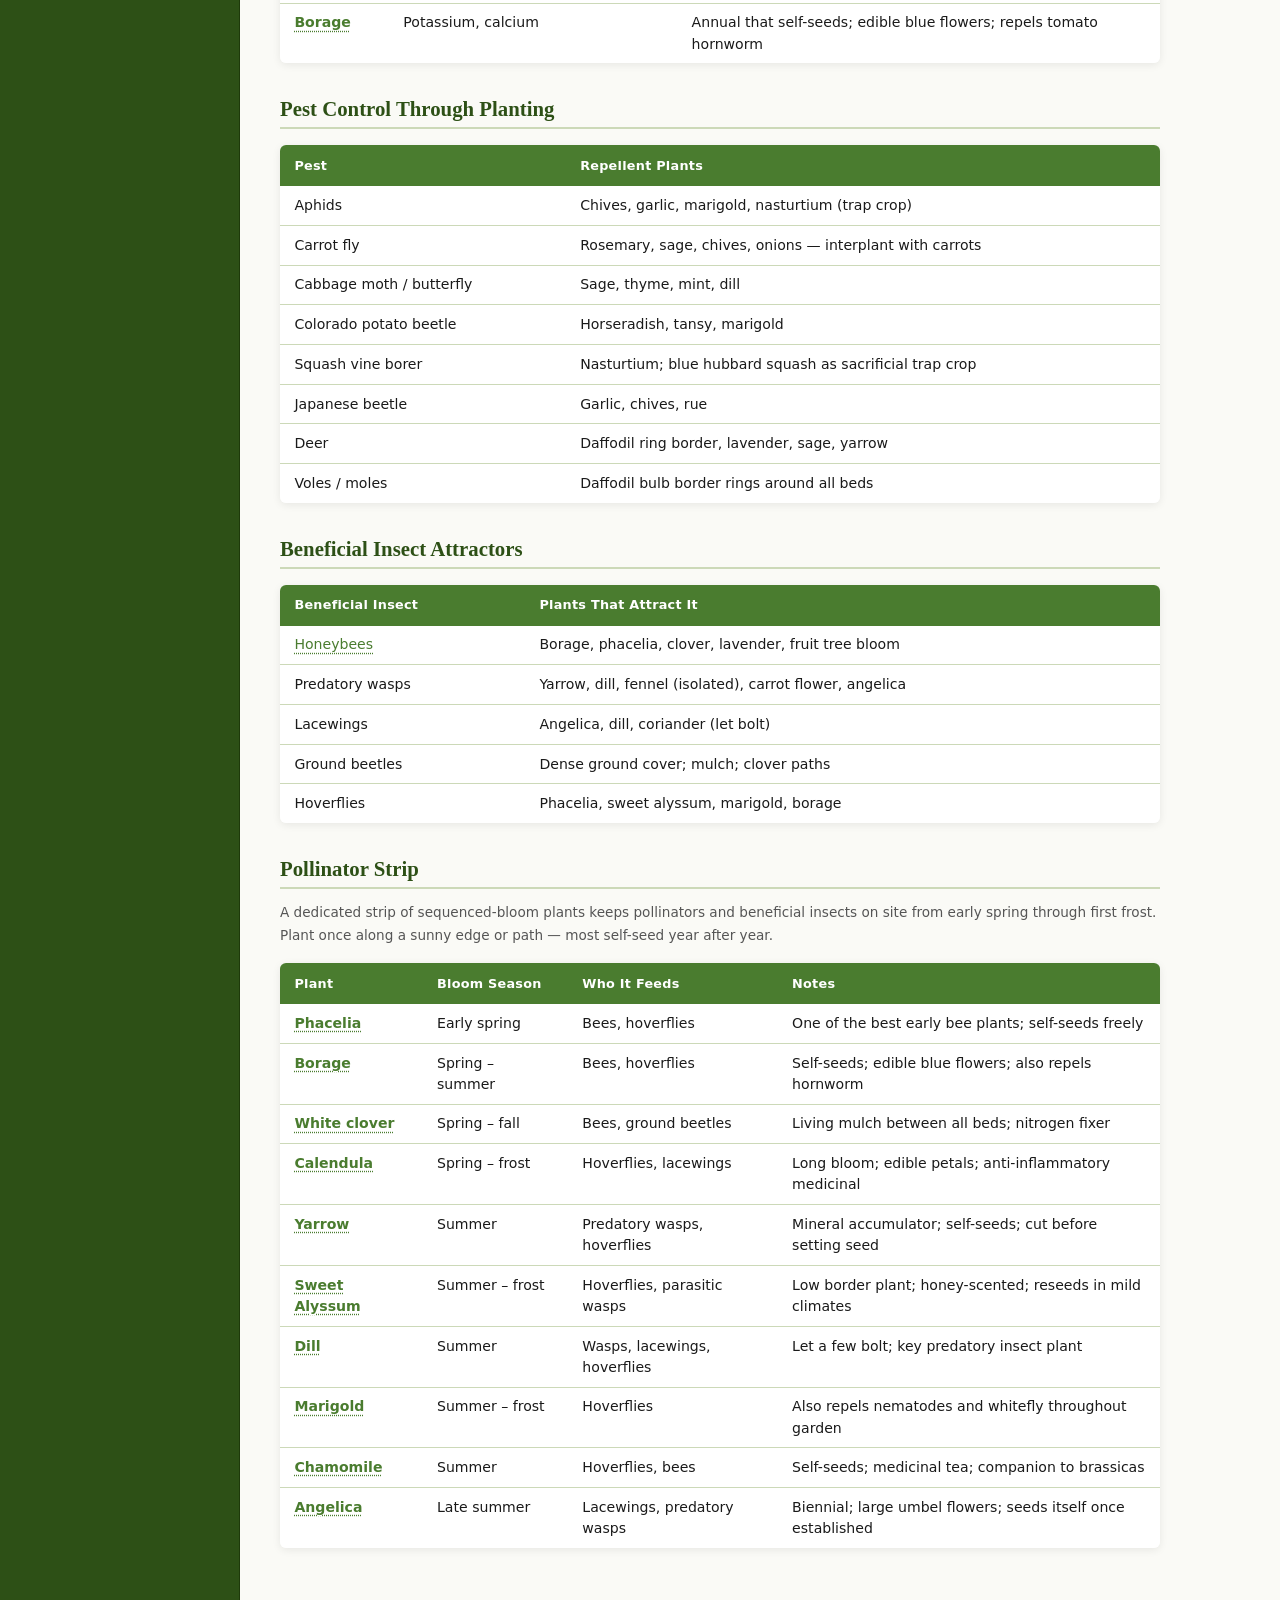
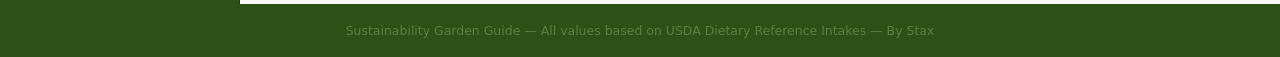
==== commit e2272e73: "Convert all remaining guilds to layered layout Chestnut/Nut Tree, Elderberry, Mulberry/Pawpaw, Berry" ====
--- a/companion-planting.html
+++ b/companion-planting.html
@@ -236,74 +236,105 @@
 
       <div class="guild-card">
         <h3>Chestnut / Nut Tree Guild</h3>
-        <p style="font-family:var(--font-ui);font-size:0.8rem;color:var(--text-muted);margin:0 0 0.75rem;">
-          ⚠ If using walnut: juglone toxicity affects many plants within 50–60 ft. The companions listed here are juglone-tolerant.
-        </p>
-        <div class="table-wrap" style="margin:0">
-          <table>
-            <thead><tr><th>Plant</th><th>Role</th><th>Position</th></tr></thead>
-            <tbody>
-              <tr><td><strong>Chestnut or Walnut</strong></td><td>Central crop</td><td>Center</td></tr>
-              <tr><td>Siberian Pea Shrub</td><td>Nitrogen-fixing windbreak; edible seeds</td><td>North / west side</td></tr>
-              <tr><td>Comfrey</td><td>Mineral accumulator; chop-and-drop mulch</td><td>Drip line</td></tr>
-              <tr><td>Ramps / Wild leek</td><td>Ground cover under canopy; shade-tolerant</td><td>Under canopy</td></tr>
-              <tr><td>Ostrich fern</td><td>Shade-tolerant ground cover; edible fiddleheads</td><td>Under canopy</td></tr>
-              <tr><td>Black currant</td><td>Mid-layer fruit; thrives in partial shade</td><td>Outer drip line</td></tr>
-              <tr><td>White clover</td><td>Nitrogen; pollinator support</td><td>Ground cover</td></tr>
-            </tbody>
-          </table>
+        <p style="font-family:var(--font-ui);font-size:0.8rem;color:var(--text-muted);margin:0 0 0.6rem;">⚠ If using walnut: juglone toxicity affects many plants within 50–60 ft. Companions listed are juglone-tolerant.</p>
+        <div class="guild-layers">
+          <div class="guild-layer layer-tall">
+            <div class="layer-title">🌳 Canopy</div>
+            <div class="layer-plants">
+              <div class="guild-plant"><span class="plant-role-badge role-anchor">Anchor</span> <span class="plant-name">Chestnut or Walnut</span> <span class="plant-fn">— Central crop</span> <span class="plant-pos">· Center</span></div>
+              <div class="guild-plant"><span class="plant-role-badge role-shrub">Shrub</span> <span class="plant-name">Siberian Pea Shrub</span> <span class="plant-fn">— Nitrogen-fixing windbreak; edible seeds</span> <span class="plant-pos">· North / west side</span></div>
+            </div>
+          </div>
+          <div class="guild-layer layer-mid">
+            <div class="layer-title">🌿 Shrub / Mid Layer</div>
+            <div class="layer-plants">
+              <div class="guild-plant"><span class="plant-role-badge role-shrub">Shrub</span> <span class="plant-name">Black currant</span> <span class="plant-fn">— Mid-layer fruit; thrives in partial shade</span> <span class="plant-pos">· Outer drip line</span></div>
+              <div class="guild-plant"><span class="plant-role-badge role-herbaceous">Herbaceous</span> <span class="plant-name">Comfrey</span> <span class="plant-fn">— Mineral accumulator; chop-and-drop mulch</span> <span class="plant-pos">· Drip line</span></div>
+            </div>
+          </div>
+          <div class="guild-layer layer-ground">
+            <div class="layer-title">🌱 Ground / Shade Layer</div>
+            <div class="layer-plants">
+              <div class="guild-plant"><span class="plant-role-badge role-groundcover">Groundcover</span> <span class="plant-name">Ramps / Wild leek</span> <span class="plant-fn">— Ground cover under canopy; shade-tolerant; edible</span> <span class="plant-pos">· Under canopy</span></div>
+              <div class="guild-plant"><span class="plant-role-badge role-groundcover">Groundcover</span> <span class="plant-name">Ostrich fern</span> <span class="plant-fn">— Shade-tolerant ground cover; edible fiddleheads</span> <span class="plant-pos">· Under canopy</span></div>
+              <div class="guild-plant"><span class="plant-role-badge role-groundcover">Groundcover</span> <span class="plant-name">White clover</span> <span class="plant-fn">— Nitrogen-fixing; pollinator support</span> <span class="plant-pos">· Ground cover</span></div>
+            </div>
+          </div>
         </div>
       </div>
 
       <div class="guild-card">
         <h3>Elderberry Guild</h3>
-        <div class="table-wrap" style="margin:0">
-          <table>
-            <thead><tr><th>Plant</th><th>Role</th><th>Position</th></tr></thead>
-            <tbody>
-              <tr><td><strong>Elderberry</strong></td><td>Central crop; medicinal + culinary fruit</td><td>Center</td></tr>
-              <tr><td>Comfrey</td><td>Mineral mulch; accelerates elderberry establishment</td><td>Drip line</td></tr>
-              <tr><td>Nasturtium</td><td>Trap crop for aphids (elderberry aphid magnet)</td><td>Outer ring</td></tr>
-              <tr><td>Yarrow</td><td>Predatory insect habitat; mineral accumulator</td><td>Outer ring</td></tr>
-              <tr><td>White clover</td><td>Nitrogen; living mulch</td><td>Ground cover</td></tr>
-              <tr><td>Chives</td><td>Repel aphids at stem base</td><td>Base of shrub</td></tr>
-            </tbody>
-          </table>
+        <p style="font-family:var(--font-ui);font-size:0.8rem;color:var(--text-muted);margin:0 0 0.6rem;">Elderberry is a fast-establishing shrub. Add ground layer companions in year one.</p>
+        <div class="guild-layers">
+          <div class="guild-layer layer-tall">
+            <div class="layer-title">🌿 Tall Shrub</div>
+            <div class="layer-plants">
+              <div class="guild-plant"><span class="plant-role-badge role-anchor">Anchor</span> <span class="plant-name">Elderberry</span> <span class="plant-fn">— Central crop; medicinal + culinary fruit</span> <span class="plant-pos">· Center</span></div>
+              <div class="guild-plant"><span class="plant-role-badge role-herbaceous">Herbaceous</span> <span class="plant-name">Comfrey</span> <span class="plant-fn">— Mineral mulch; accelerates elderberry establishment</span> <span class="plant-pos">· Drip line</span></div>
+            </div>
+          </div>
+          <div class="guild-layer layer-ground">
+            <div class="layer-title">🌱 Ground Layer</div>
+            <div class="layer-plants">
+              <div class="guild-plant"><span class="plant-role-badge role-herbaceous">Herbaceous</span> <span class="plant-name">Chives</span> <span class="plant-fn">— Repel aphids at stem base</span> <span class="plant-pos">· Base of shrub</span></div>
+              <div class="guild-plant"><span class="plant-role-badge role-herbaceous">Herbaceous</span> <span class="plant-name">Yarrow</span> <span class="plant-fn">— Predatory insect habitat; mineral accumulator</span> <span class="plant-pos">· Outer ring</span></div>
+              <div class="guild-plant"><span class="plant-role-badge role-groundcover">Groundcover</span> <span class="plant-name">White clover</span> <span class="plant-fn">— Nitrogen-fixing; living mulch</span> <span class="plant-pos">· Ground cover</span></div>
+              <div class="guild-plant"><span class="plant-role-badge role-climber">Climber</span> <span class="plant-name">Nasturtium</span> <span class="plant-fn">— Trap crop for aphids (elderberry is an aphid magnet)</span> <span class="plant-pos">· Outer ring</span></div>
+            </div>
+          </div>
         </div>
       </div>
 
       <div class="guild-card">
         <h3>Mulberry / Pawpaw Guild</h3>
-        <div class="table-wrap" style="margin:0">
-          <table>
-            <thead><tr><th>Plant</th><th>Role</th><th>Position</th></tr></thead>
-            <tbody>
-              <tr><td><strong>Mulberry</strong> or <strong>Pawpaw</strong></td><td>Central crop; high-yield native fruit</td><td>Center</td></tr>
-              <tr><td>Comfrey</td><td>Mineral accumulator; mulch</td><td>Drip line</td></tr>
-              <tr><td>Ramps / Wild leek</td><td>Shade-tolerant ground cover; edible</td><td>Under canopy</td></tr>
-              <tr><td>Good King Henry</td><td>Perennial spinach substitute; tolerates shade</td><td>Under canopy</td></tr>
-              <tr><td>White clover</td><td>Nitrogen; pollinator support</td><td>Ground cover</td></tr>
-              <tr><td>Yarrow</td><td>Predatory insect attractor; self-seeding</td><td>Outer ring</td></tr>
-              <tr><td>Daffodil</td><td>Deer and vole deterrent around root zone</td><td>Drip line ring</td></tr>
-            </tbody>
-          </table>
+        <p style="font-family:var(--font-ui);font-size:0.8rem;color:var(--text-muted);margin:0 0 0.6rem;">Both are high-yield native trees. Pawpaw prefers partial shade when young; mulberry is very fast to establish.</p>
+        <div class="guild-layers">
+          <div class="guild-layer layer-tall">
+            <div class="layer-title">🌳 Canopy</div>
+            <div class="layer-plants">
+              <div class="guild-plant"><span class="plant-role-badge role-anchor">Anchor</span> <span class="plant-name">Mulberry or Pawpaw</span> <span class="plant-fn">— Central crop; high-yield native fruit</span> <span class="plant-pos">· Center</span></div>
+              <div class="guild-plant"><span class="plant-role-badge role-herbaceous">Herbaceous</span> <span class="plant-name">Comfrey</span> <span class="plant-fn">— Mineral accumulator; chop-and-drop mulch</span> <span class="plant-pos">· Drip line</span></div>
+              <div class="guild-plant"><span class="plant-role-badge role-herbaceous">Herbaceous</span> <span class="plant-name">Yarrow</span> <span class="plant-fn">— Predatory insect attractor; self-seeding</span> <span class="plant-pos">· Outer ring</span></div>
+            </div>
+          </div>
+          <div class="guild-layer layer-ground">
+            <div class="layer-title">🌱 Ground / Shade Layer</div>
+            <div class="layer-plants">
+              <div class="guild-plant"><span class="plant-role-badge role-groundcover">Groundcover</span> <span class="plant-name">Ramps / Wild leek</span> <span class="plant-fn">— Shade-tolerant ground cover; edible</span> <span class="plant-pos">· Under canopy</span></div>
+              <div class="guild-plant"><span class="plant-role-badge role-groundcover">Groundcover</span> <span class="plant-name">Good King Henry</span> <span class="plant-fn">— Perennial spinach substitute; tolerates shade</span> <span class="plant-pos">· Under canopy</span></div>
+              <div class="guild-plant"><span class="plant-role-badge role-groundcover">Groundcover</span> <span class="plant-name">White clover</span> <span class="plant-fn">— Nitrogen-fixing; pollinator support</span> <span class="plant-pos">· Ground cover</span></div>
+            </div>
+          </div>
+          <div class="guild-layer layer-root">
+            <div class="layer-title">🌰 Root / Deterrent Ring</div>
+            <div class="layer-plants">
+              <div class="guild-plant"><span class="plant-role-badge role-herbaceous">Herbaceous</span> <span class="plant-name">Daffodil</span> <span class="plant-fn">— Deer and vole deterrent around root zone</span> <span class="plant-pos">· Drip line ring</span></div>
+            </div>
+          </div>
         </div>
       </div>
 
       <div class="guild-card">
         <h3>Berry Shrub Guild</h3>
-        <div class="table-wrap" style="margin:0">
-          <table>
-            <thead><tr><th>Plant</th><th>Role</th><th>Position</th></tr></thead>
-            <tbody>
-              <tr><td><strong>Berry shrub</strong></td><td>Central crop (currant, gooseberry, aronia)</td><td>Center</td></tr>
-              <tr><td>Comfrey</td><td>Mulch; mineral mining</td><td>Beside shrub</td></tr>
-              <tr><td>Chives</td><td>Repel aphids and gooseberry sawfly</td><td>Base of shrub</td></tr>
-              <tr><td>Nasturtium</td><td>Trap crop for aphids</td><td>Outer ring</td></tr>
-              <tr><td>Strawberry</td><td>Ground cover; fills gaps; vitamin C crop</td><td>Ground cover</td></tr>
-              <tr><td>White clover</td><td>Nitrogen; weed suppression</td><td>Ground cover</td></tr>
-            </tbody>
-          </table>
+        <p style="font-family:var(--font-ui);font-size:0.8rem;color:var(--text-muted);margin:0 0 0.6rem;">Applies to currant, gooseberry, aronia, and similar fruiting shrubs.</p>
+        <div class="guild-layers">
+          <div class="guild-layer layer-mid">
+            <div class="layer-title">🌿 Shrub Layer</div>
+            <div class="layer-plants">
+              <div class="guild-plant"><span class="plant-role-badge role-anchor">Anchor</span> <span class="plant-name">Berry shrub</span> <span class="plant-fn">— Central crop (currant, gooseberry, aronia)</span> <span class="plant-pos">· Center</span></div>
+              <div class="guild-plant"><span class="plant-role-badge role-herbaceous">Herbaceous</span> <span class="plant-name">Comfrey</span> <span class="plant-fn">— Mulch; mineral mining from deep soil</span> <span class="plant-pos">· Beside shrub</span></div>
+            </div>
+          </div>
+          <div class="guild-layer layer-ground">
+            <div class="layer-title">🌱 Ground Layer</div>
+            <div class="layer-plants">
+              <div class="guild-plant"><span class="plant-role-badge role-herbaceous">Herbaceous</span> <span class="plant-name">Chives</span> <span class="plant-fn">— Repel aphids and gooseberry sawfly</span> <span class="plant-pos">· Base of shrub</span></div>
+              <div class="guild-plant"><span class="plant-role-badge role-groundcover">Groundcover</span> <span class="plant-name">Strawberry</span> <span class="plant-fn">— Living mulch; fills gaps; vitamin C crop</span> <span class="plant-pos">· Ground cover</span></div>
+              <div class="guild-plant"><span class="plant-role-badge role-groundcover">Groundcover</span> <span class="plant-name">White clover</span> <span class="plant-fn">— Nitrogen-fixing; weed suppression</span> <span class="plant-pos">· Ground cover</span></div>
+              <div class="guild-plant"><span class="plant-role-badge role-climber">Climber</span> <span class="plant-name">Nasturtium</span> <span class="plant-fn">— Trap crop for aphids; edible flowers</span> <span class="plant-pos">· Outer ring</span></div>
+            </div>
+          </div>
         </div>
       </div>
     </div>
@@ -352,38 +383,48 @@
 
       <div class="guild-card">
         <h3>Brassica Bed Guild</h3>
-        <p style="font-family:var(--font-ui);font-size:0.8rem;color:var(--text-muted);margin:0 0 0.75rem;">Rotate brassicas annually — never plant in the same bed two years running.</p>
-        <div class="table-wrap" style="margin:0">
-          <table>
-            <thead><tr><th>Plant</th><th>Role</th><th>Position</th></tr></thead>
-            <tbody>
-              <tr><td><strong>Brassicas</strong></td><td>Central crop (kale, cabbage, broccoli, etc.)</td><td>Center</td></tr>
-              <tr><td>Dill</td><td>Attracts parasitic wasps that prey on caterpillars</td><td>Between plants</td></tr>
-              <tr><td>Sage</td><td>Repels cabbage moth and white butterfly</td><td>Bed border</td></tr>
-              <tr><td>Thyme</td><td>Repels cabbage worm; low ground cover</td><td>Bed edge</td></tr>
-              <tr><td>Chamomile</td><td>Improves growth; attracts hoverflies</td><td>Between plants</td></tr>
-              <tr><td>Nasturtium</td><td>Trap crop for aphids and caterpillars</td><td>Outer edge</td></tr>
-              <tr><td>White clover</td><td>Nitrogen; living mulch between rows</td><td>Path / edge</td></tr>
-            </tbody>
-          </table>
+        <p style="font-family:var(--font-ui);font-size:0.8rem;color:var(--text-muted);margin:0 0 0.6rem;">Rotate brassicas annually — never plant in the same bed two years running.</p>
+        <div class="guild-layers">
+          <div class="guild-layer layer-tall">
+            <div class="layer-title">🌱 Tall Layer</div>
+            <div class="layer-plants">
+              <div class="guild-plant"><span class="plant-role-badge role-anchor">Anchor</span> <span class="plant-name">Brassicas</span> <span class="plant-fn">— Central crop (kale, cabbage, broccoli, etc.)</span> <span class="plant-pos">· Center</span></div>
+              <div class="guild-plant"><span class="plant-role-badge role-herbaceous">Herbaceous</span> <span class="plant-name">Dill</span> <span class="plant-fn">— Attracts parasitic wasps that prey on caterpillars</span> <span class="plant-pos">· Between plants</span></div>
+            </div>
+          </div>
+          <div class="guild-layer layer-ground">
+            <div class="layer-title">🍂 Ground / Herb Layer</div>
+            <div class="layer-plants">
+              <div class="guild-plant"><span class="plant-role-badge role-herbaceous">Herbaceous</span> <span class="plant-name">Sage</span> <span class="plant-fn">— Repels cabbage moth and white butterfly</span> <span class="plant-pos">· Bed border</span></div>
+              <div class="guild-plant"><span class="plant-role-badge role-groundcover">Groundcover</span> <span class="plant-name">Thyme</span> <span class="plant-fn">— Repels cabbage worm; low ground cover</span> <span class="plant-pos">· Bed edge</span></div>
+              <div class="guild-plant"><span class="plant-role-badge role-herbaceous">Herbaceous</span> <span class="plant-name">Chamomile</span> <span class="plant-fn">— Improves brassica growth; attracts hoverflies</span> <span class="plant-pos">· Between plants</span></div>
+              <div class="guild-plant"><span class="plant-role-badge role-groundcover">Groundcover</span> <span class="plant-name">White clover</span> <span class="plant-fn">— Nitrogen-fixing; living mulch between rows</span> <span class="plant-pos">· Path / edge</span></div>
+              <div class="guild-plant"><span class="plant-role-badge role-climber">Climber</span> <span class="plant-name">Nasturtium</span> <span class="plant-fn">— Trap crop for aphids and caterpillars</span> <span class="plant-pos">· Outer edge</span></div>
+            </div>
+          </div>
         </div>
       </div>
 
       <div class="guild-card">
         <h3>Potato Guild</h3>
-        <p style="font-family:var(--font-ui);font-size:0.8rem;color:var(--text-muted);margin:0 0 0.75rem;">Rotate annually. Do not follow tomatoes or other solanums.</p>
-        <div class="table-wrap" style="margin:0">
-          <table>
-            <thead><tr><th>Plant</th><th>Role</th><th>Position</th></tr></thead>
-            <tbody>
-              <tr><td><strong>Potatoes</strong></td><td>Central calorie crop</td><td>Center</td></tr>
-              <tr><td>Horseradish</td><td>Repels Colorado potato beetle; plant at corners</td><td>Bed corners</td></tr>
-              <tr><td>Marigold</td><td>Repels nematodes and Colorado potato beetle</td><td>Bed border</td></tr>
-              <tr><td>Beans</td><td>Fix nitrogen; fill vertical space above low foliage</td><td>Edges</td></tr>
-              <tr><td>Tansy</td><td>Repels Colorado potato beetle and ants</td><td>Outer edge</td></tr>
-              <tr><td>Yarrow</td><td>Mineral accumulator; predatory insect attractor</td><td>Outer ring</td></tr>
-            </tbody>
-          </table>
+        <p style="font-family:var(--font-ui);font-size:0.8rem;color:var(--text-muted);margin:0 0 0.6rem;">Rotate annually. Do not follow tomatoes or other solanums.</p>
+        <div class="guild-layers">
+          <div class="guild-layer layer-mid">
+            <div class="layer-title">🌱 Mid Layer</div>
+            <div class="layer-plants">
+              <div class="guild-plant"><span class="plant-role-badge role-anchor">Anchor</span> <span class="plant-name">Potatoes</span> <span class="plant-fn">— Central calorie crop</span> <span class="plant-pos">· Center</span></div>
+              <div class="guild-plant"><span class="plant-role-badge role-climber">Climber</span> <span class="plant-name">Beans</span> <span class="plant-fn">— Fix nitrogen; fill vertical space above low foliage</span> <span class="plant-pos">· Edges</span></div>
+            </div>
+          </div>
+          <div class="guild-layer layer-ground">
+            <div class="layer-title">🍂 Ground / Border Layer</div>
+            <div class="layer-plants">
+              <div class="guild-plant"><span class="plant-role-badge role-herbaceous">Herbaceous</span> <span class="plant-name">Horseradish</span> <span class="plant-fn">— Repels Colorado potato beetle</span> <span class="plant-pos">· Bed corners</span></div>
+              <div class="guild-plant"><span class="plant-role-badge role-herbaceous">Herbaceous</span> <span class="plant-name">Marigold</span> <span class="plant-fn">— Repels nematodes and Colorado potato beetle</span> <span class="plant-pos">· Bed border</span></div>
+              <div class="guild-plant"><span class="plant-role-badge role-herbaceous">Herbaceous</span> <span class="plant-name">Tansy</span> <span class="plant-fn">— Repels Colorado potato beetle and ants</span> <span class="plant-pos">· Outer edge</span></div>
+              <div class="guild-plant"><span class="plant-role-badge role-herbaceous">Herbaceous</span> <span class="plant-name">Yarrow</span> <span class="plant-fn">— Mineral accumulator; predatory insect attractor</span> <span class="plant-pos">· Outer ring</span></div>
+            </div>
+          </div>
         </div>
       </div>
     </div>
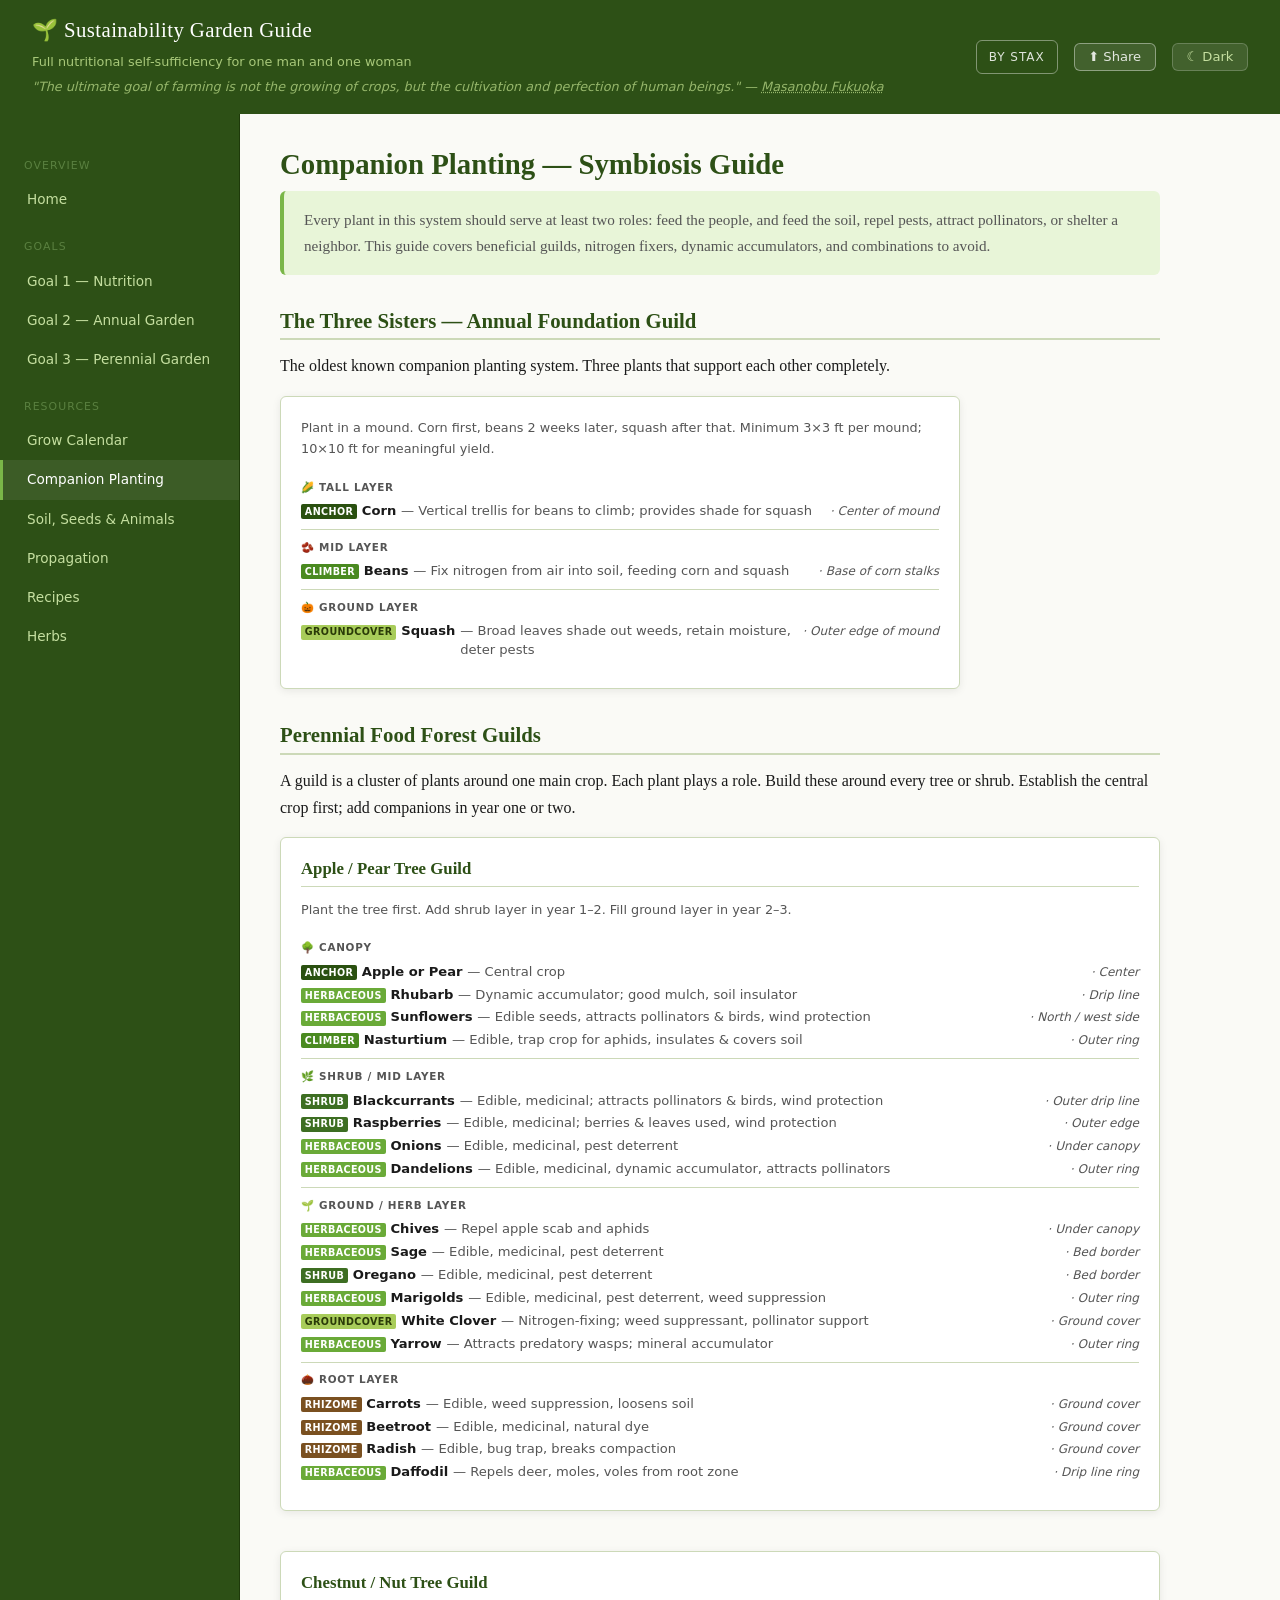
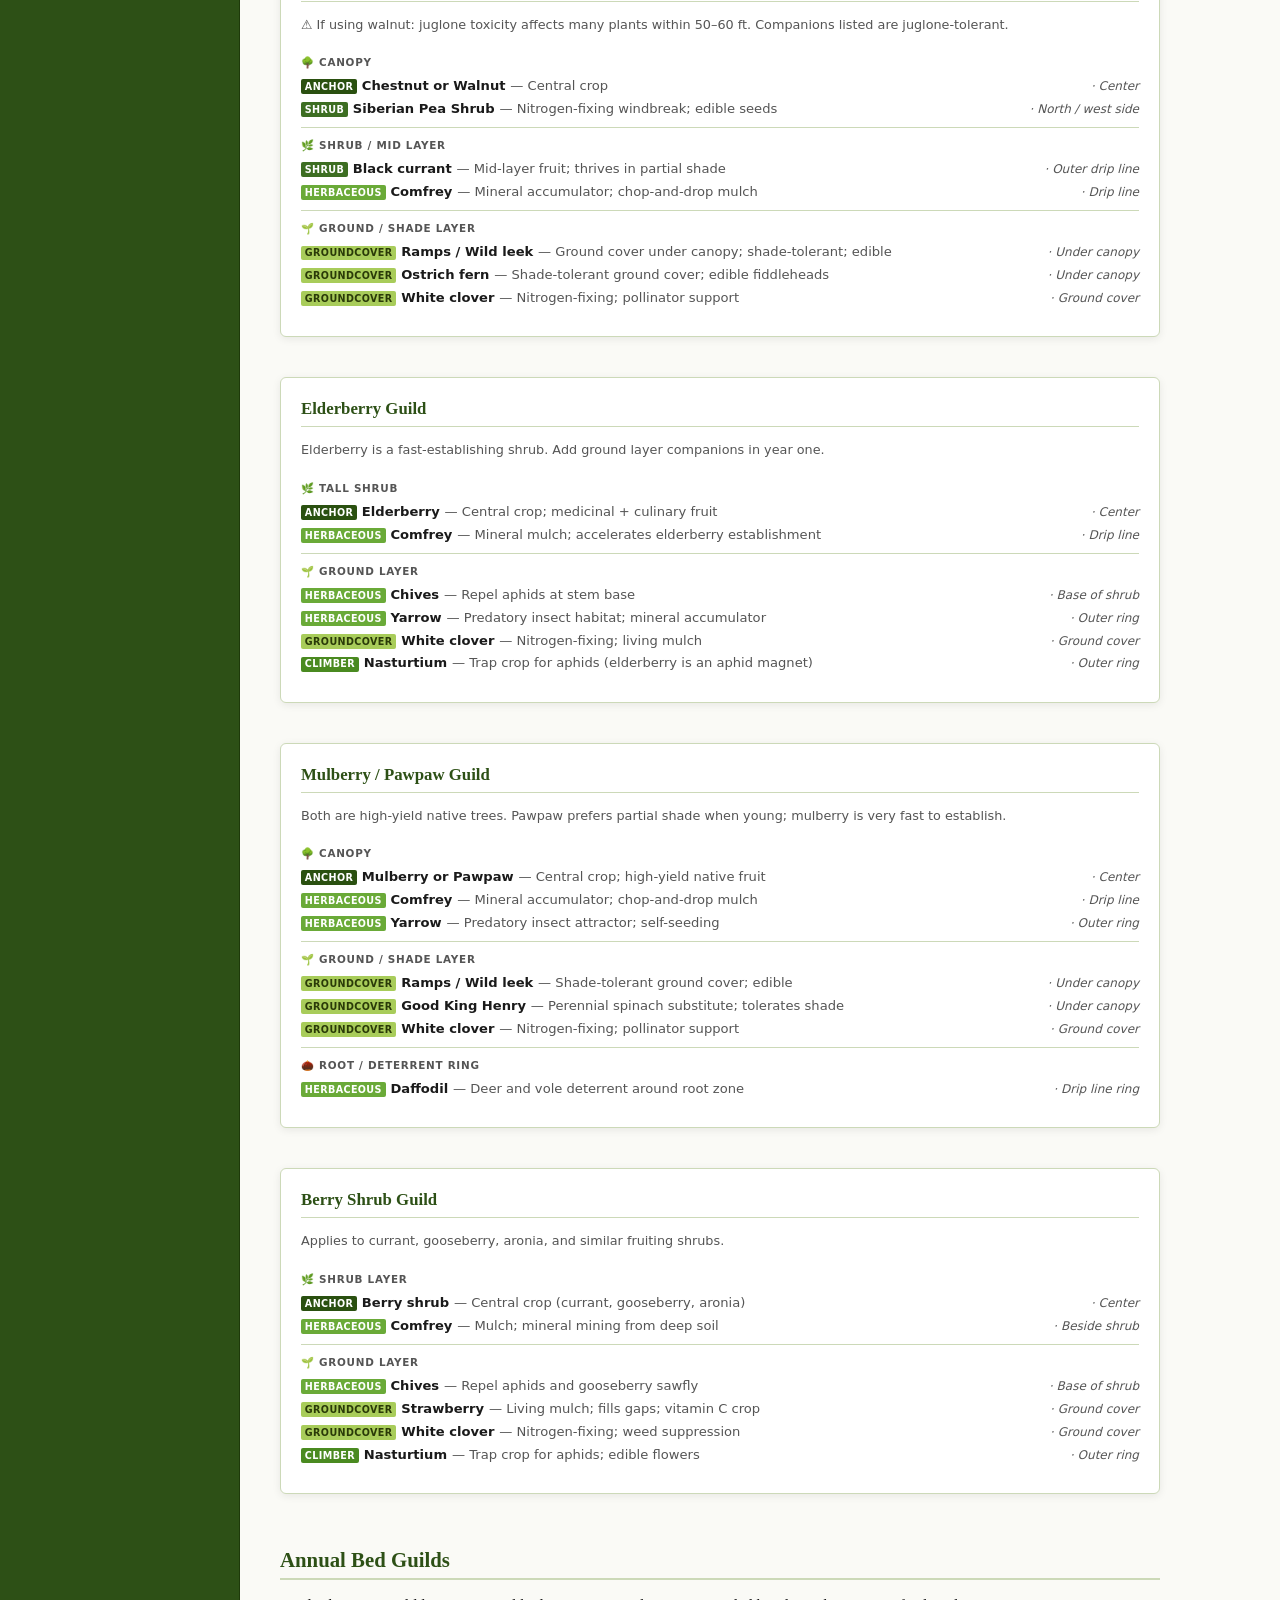
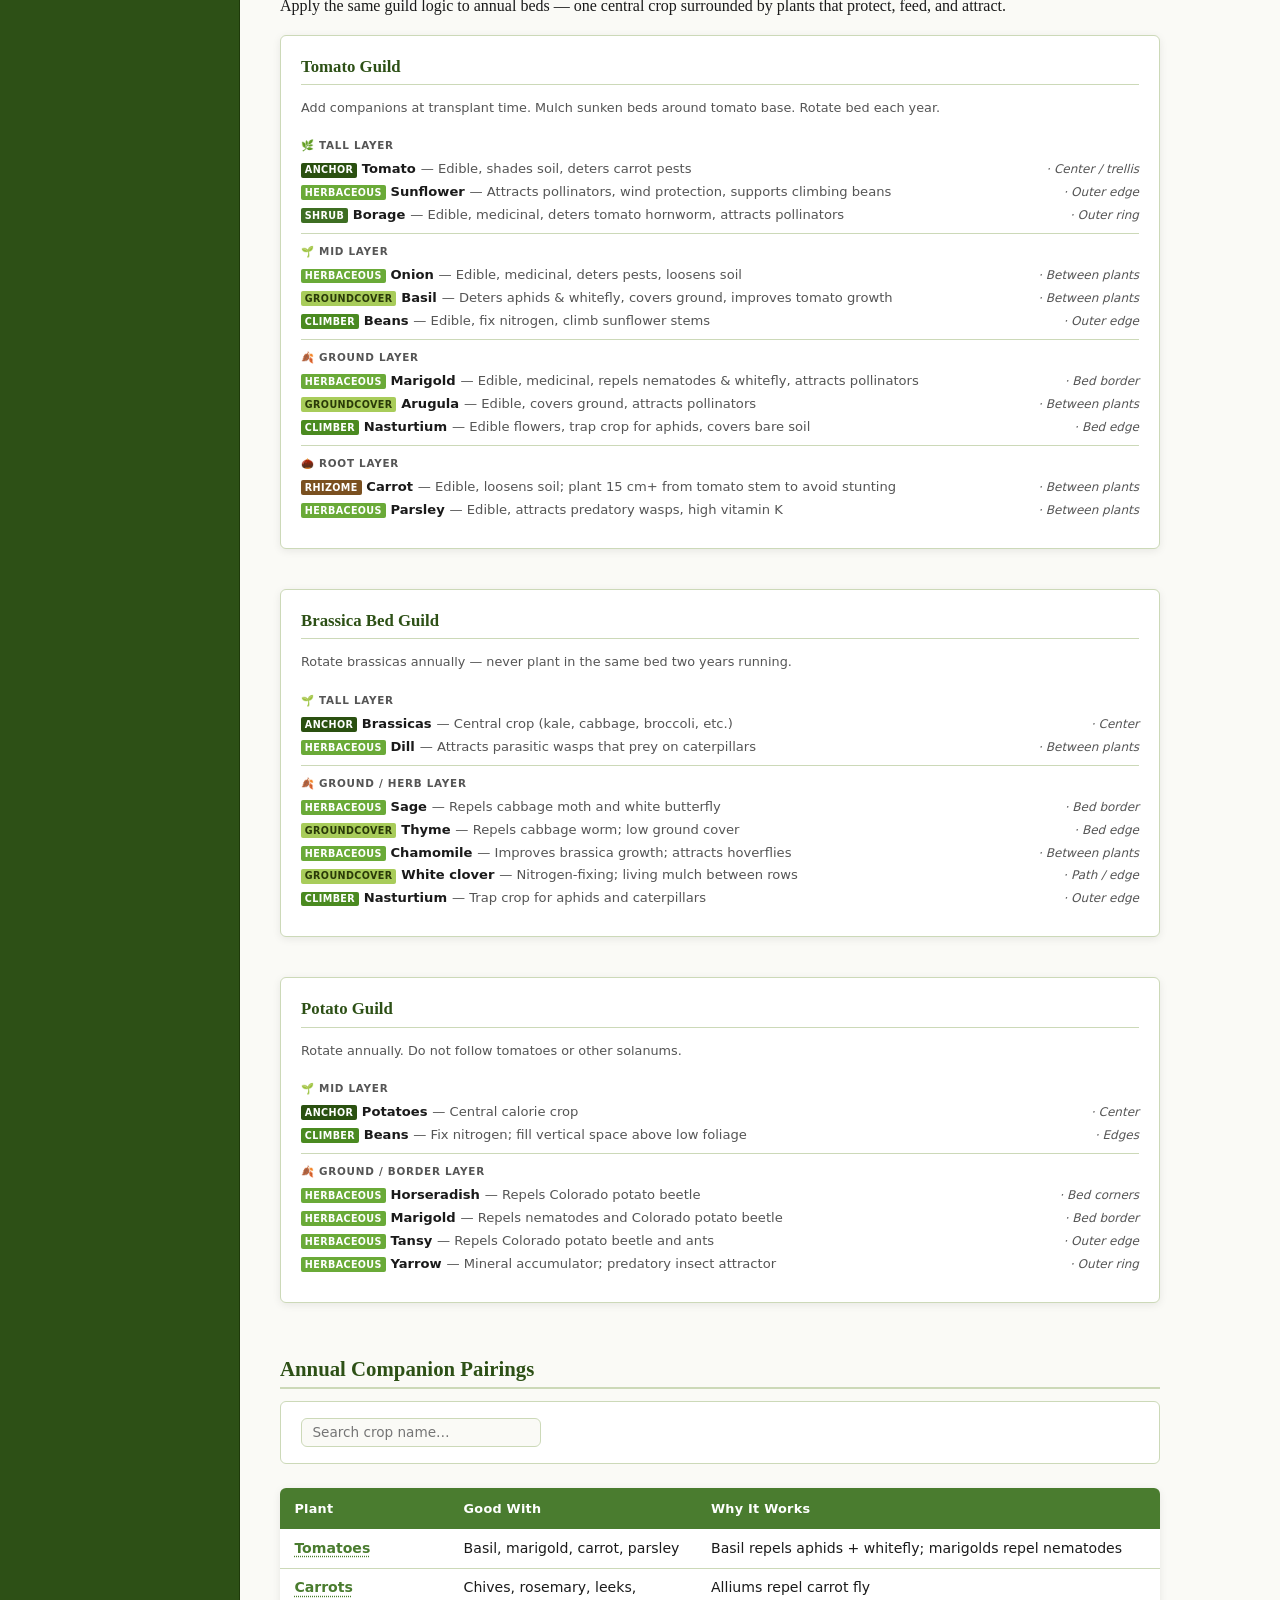
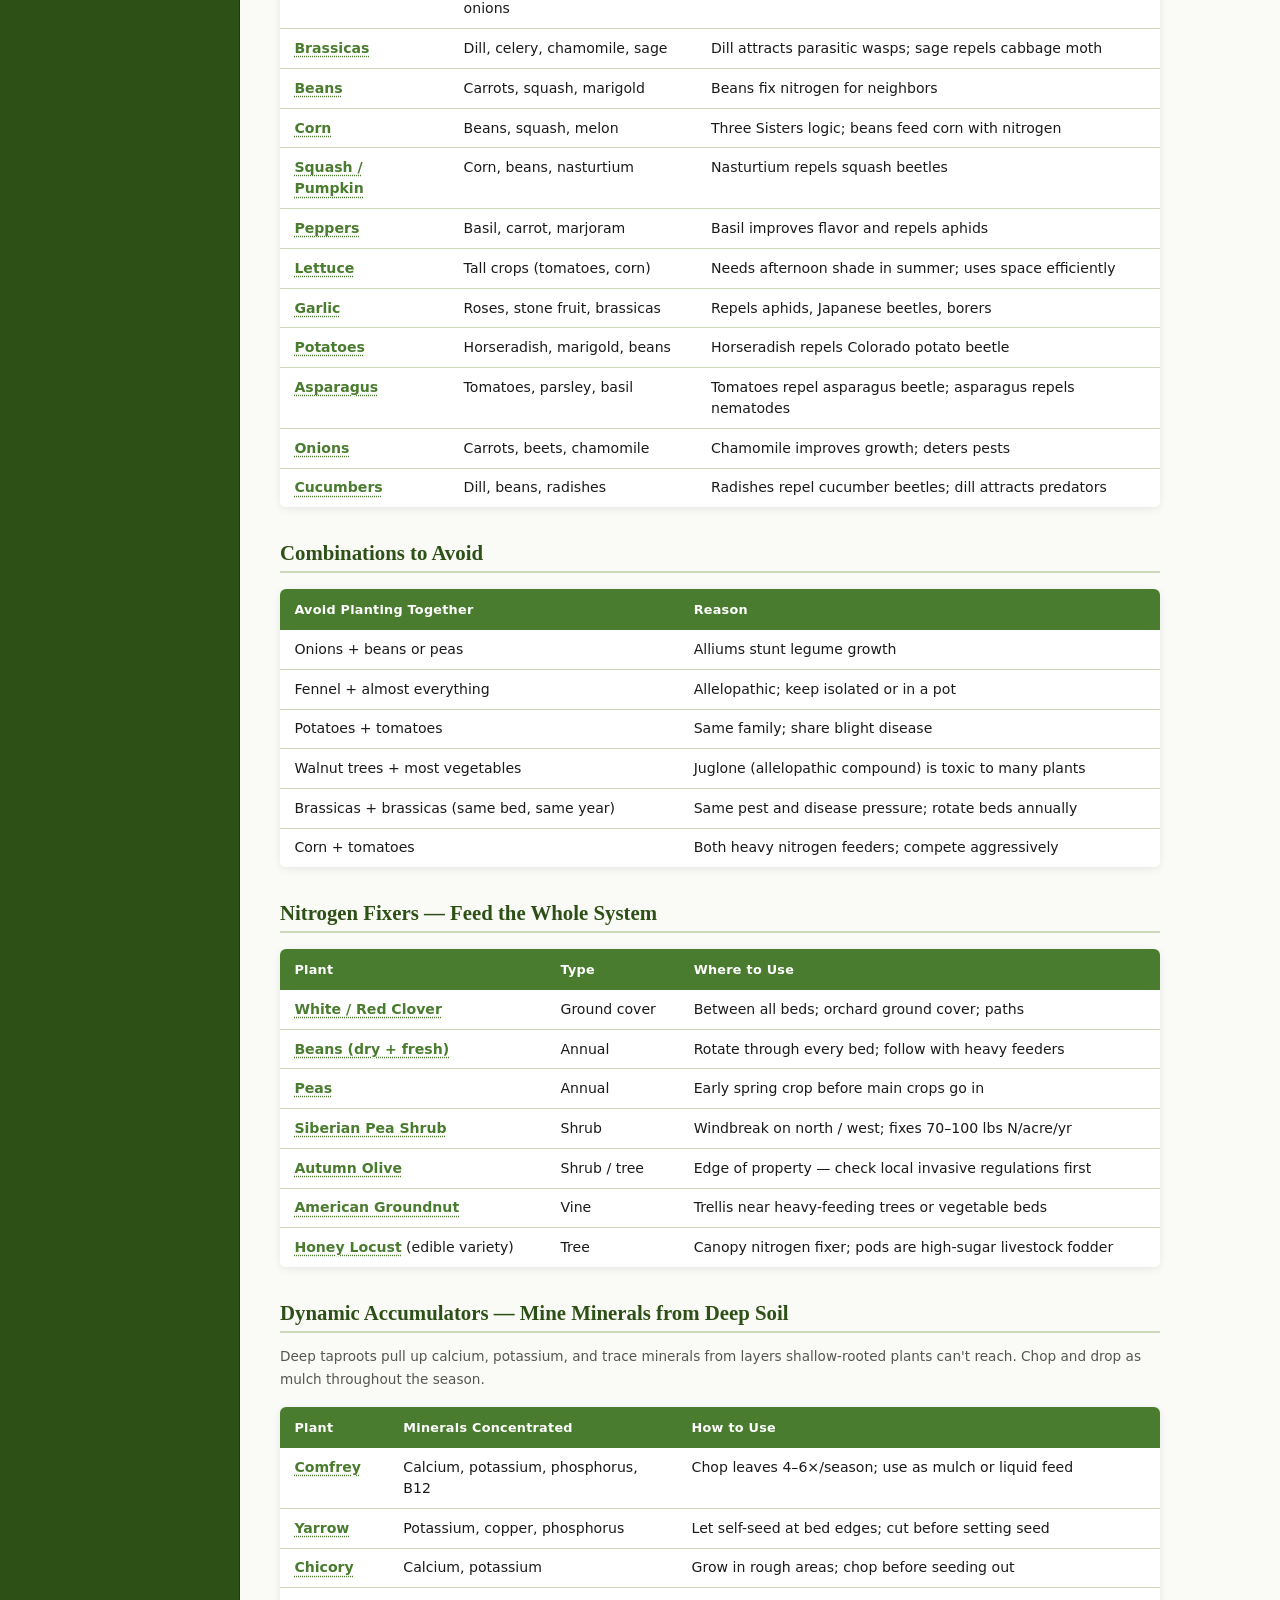
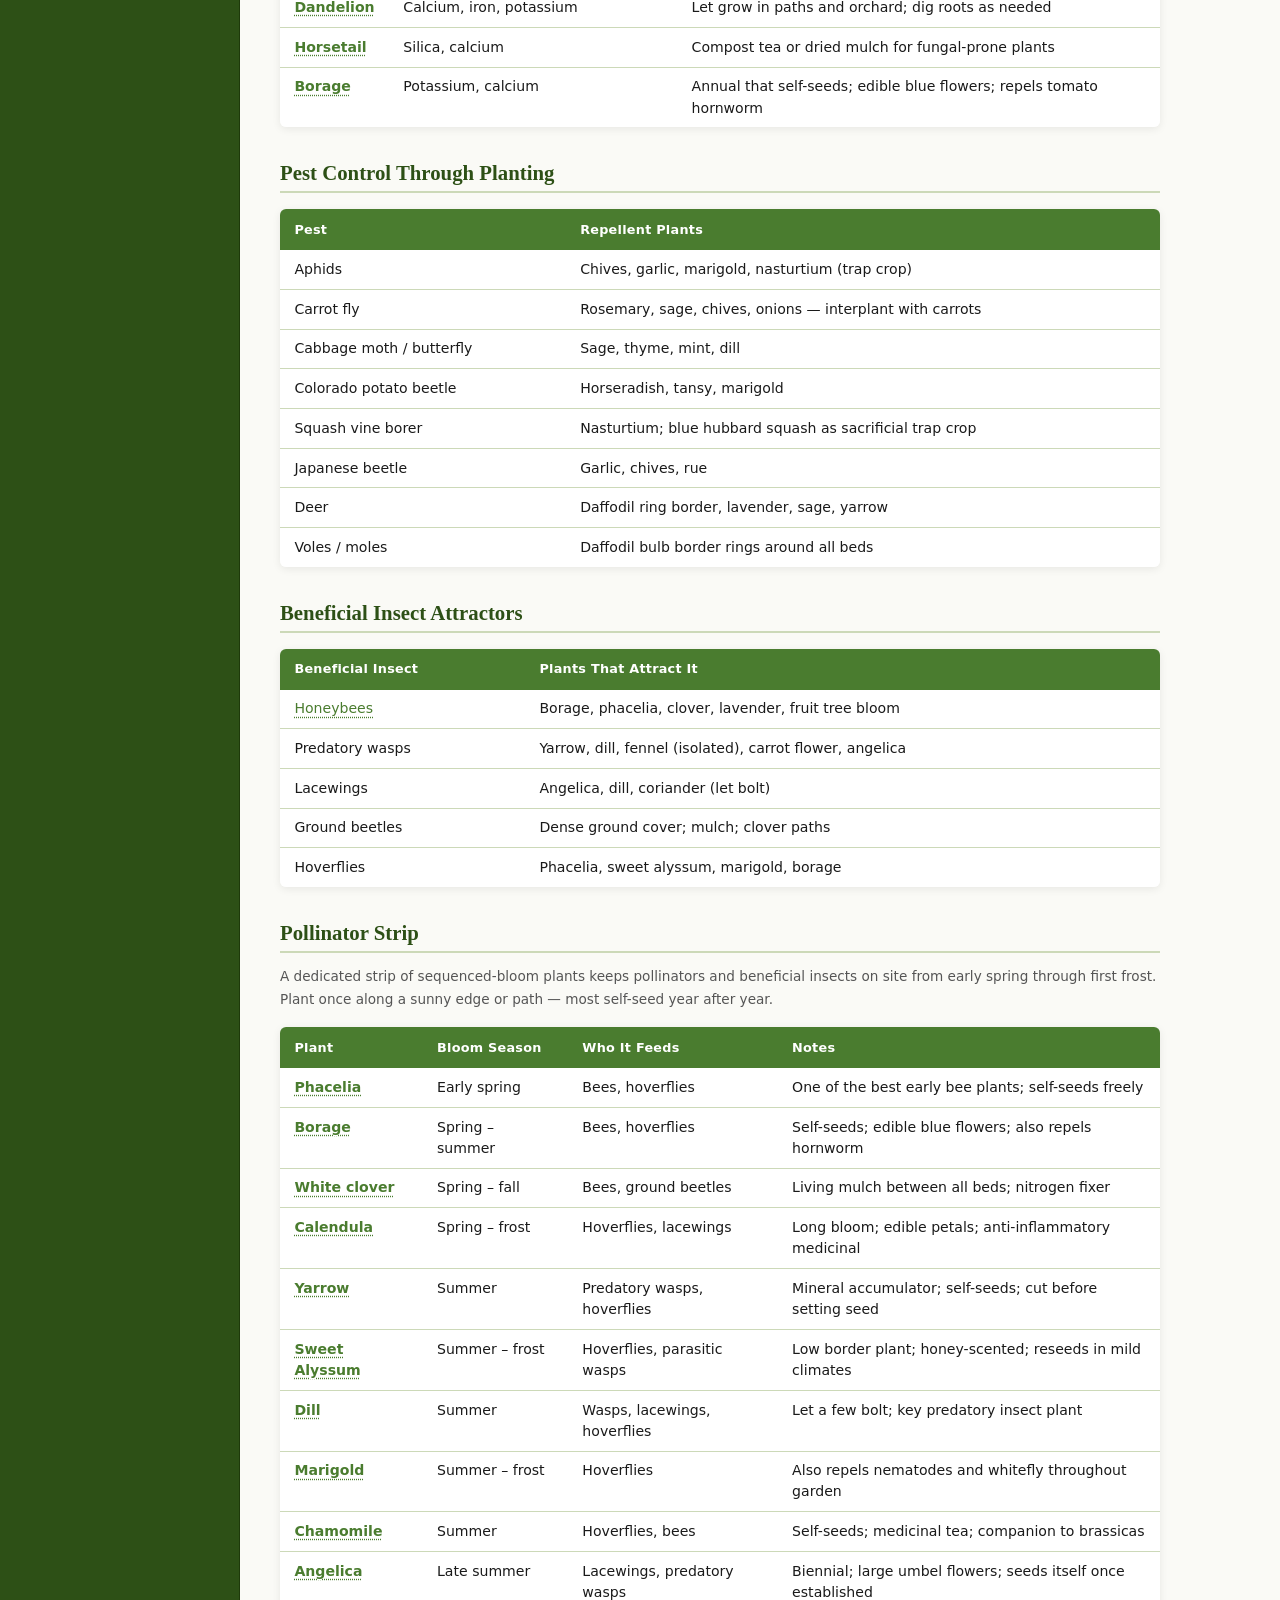
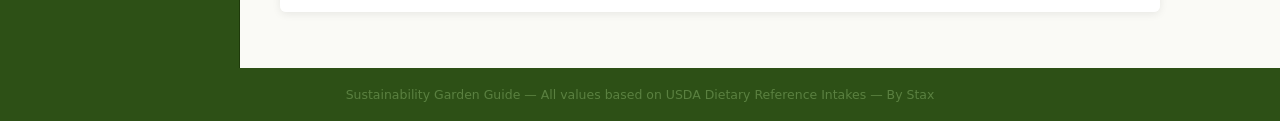
==== commit 063cc5fb: "Fix missing </a> tag, add 3 home page resource cards, convert Three Sisters index.html: close unclos" ====
--- a/companion-planting.html
+++ b/companion-planting.html
@@ -170,20 +170,29 @@
 
     <h2>The Three Sisters — Annual Foundation Guild</h2>
     <p>The oldest known companion planting system. Three plants that support each other completely.</p>
-    <div class="table-wrap">
-      <table>
-        <thead><tr><th>Plant</th><th>Role</th></tr></thead>
-        <tbody>
-          <tr><td><strong>Corn</strong></td><td>Vertical trellis for beans to climb; provides shade for squash</td></tr>
-          <tr><td><strong>Beans</strong></td><td>Fixes nitrogen from air into soil, feeding corn and squash</td></tr>
-          <tr><td><strong>Squash</strong></td><td>Broad leaves shade out weeds, retain soil moisture, deter pests</td></tr>
-        </tbody>
-      </table>
-    </div>
-    <p style="font-family:var(--font-ui);font-size:0.85rem;color:var(--text-muted);">
-      Plant in a mound. Corn first, beans 2 weeks later, squash after that. Minimum 3×3 ft per guild.
-      Scale up: 10×10 ft per guild for meaningful yield.
-    </p>
+    <div class="guild-card" style="max-width:680px;">
+      <p style="font-family:var(--font-ui);font-size:0.8rem;color:var(--text-muted);margin:0 0 0.6rem;">Plant in a mound. Corn first, beans 2 weeks later, squash after that. Minimum 3×3 ft per mound; 10×10 ft for meaningful yield.</p>
+      <div class="guild-layers">
+        <div class="guild-layer layer-tall">
+          <div class="layer-title">🌽 Tall Layer</div>
+          <div class="layer-plants">
+            <div class="guild-plant"><span class="plant-role-badge role-anchor">Anchor</span> <span class="plant-name">Corn</span> <span class="plant-fn">— Vertical trellis for beans to climb; provides shade for squash</span> <span class="plant-pos">· Center of mound</span></div>
+          </div>
+        </div>
+        <div class="guild-layer layer-mid">
+          <div class="layer-title">🫘 Mid Layer</div>
+          <div class="layer-plants">
+            <div class="guild-plant"><span class="plant-role-badge role-climber">Climber</span> <span class="plant-name">Beans</span> <span class="plant-fn">— Fix nitrogen from air into soil, feeding corn and squash</span> <span class="plant-pos">· Base of corn stalks</span></div>
+          </div>
+        </div>
+        <div class="guild-layer layer-ground">
+          <div class="layer-title">🎃 Ground Layer</div>
+          <div class="layer-plants">
+            <div class="guild-plant"><span class="plant-role-badge role-groundcover">Groundcover</span> <span class="plant-name">Squash</span> <span class="plant-fn">— Broad leaves shade out weeds, retain moisture, deter pests</span> <span class="plant-pos">· Outer edge of mound</span></div>
+          </div>
+        </div>
+      </div>
+    </div>
 
     <h2>Perennial Food Forest Guilds</h2>
     <p>A guild is a cluster of plants around one main crop. Each plant plays a role. Build these around every tree or shrub. Establish the central crop first; add companions in year one or two.</p>
